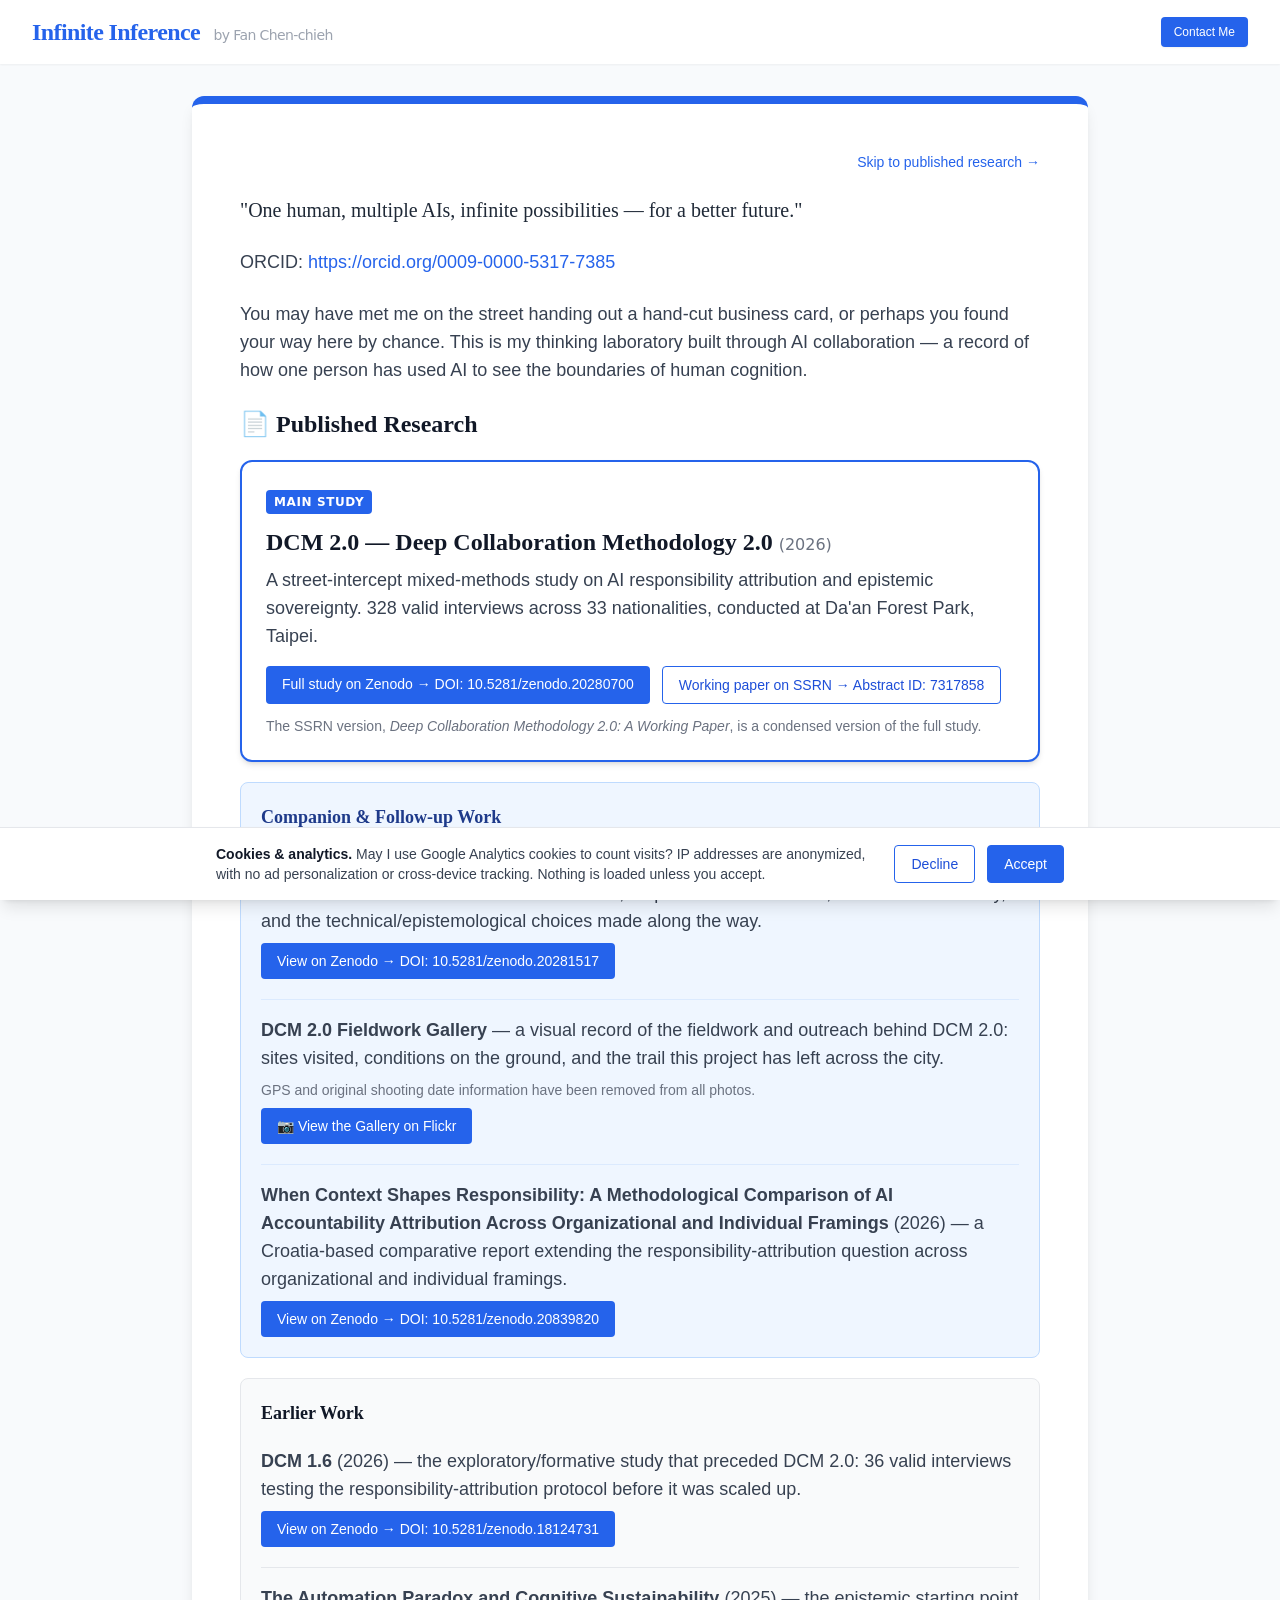
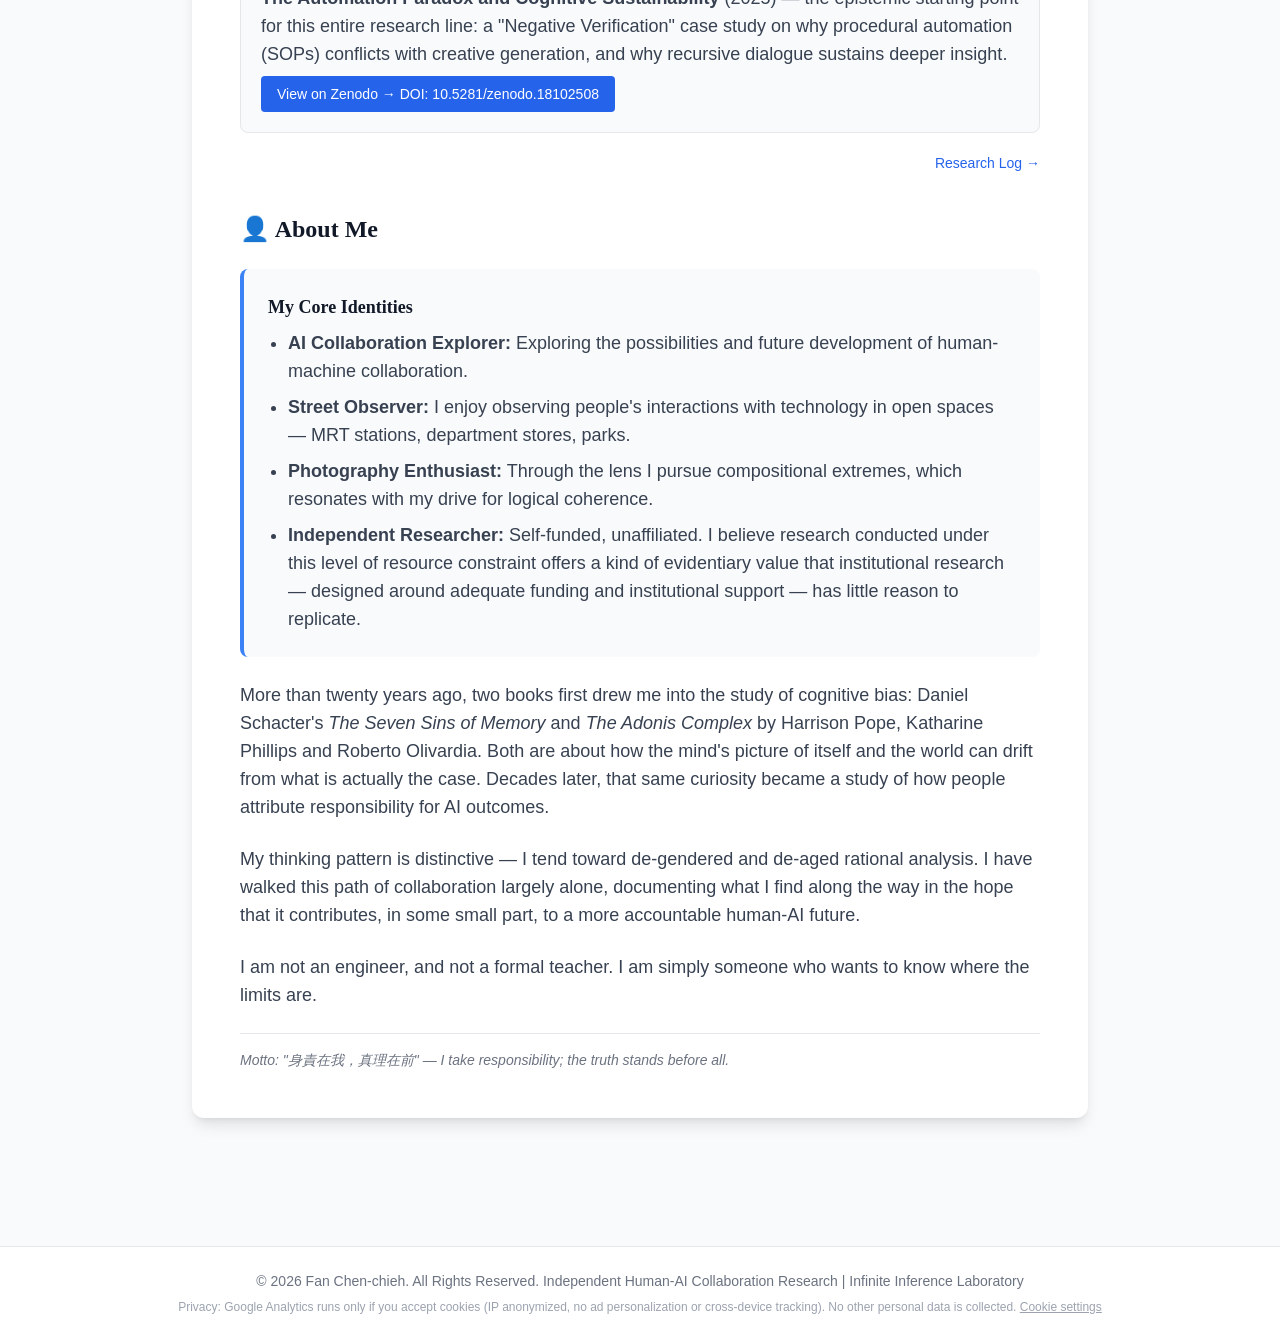
==== index.html @ b8a8cfc7 "Update index.html" ====
<!DOCTYPE html>
<html lang="en">
<head>
    <meta charset="UTF-8">
    <meta name="viewport" content="width=device-width, initial-scale=1.0">
    <title>Infinite Inference: Fan Chen-chieh's Thinking Laboratory</title>

    <!-- Content-Security-Policy: 白名單限制頁面只能從這裡列出的來源載入資源。
         script-src 用雜湊值鎖定站內固定的兩段 inline script(結構化資料、回到頂端按鈕),
         這兩段內容只要有任何一個字元被竄改,雜湊就會對不上,瀏覽器會拒絕執行;
         Tailwind 已經改成自架的靜態 styles.css(見 src/input.css + GitHub Actions build),
         不再從 cdn.tailwindcss.com 載入,所以 script-src 不用再放行它。
         style-src 已拿掉 'unsafe-inline':頁面現在完全沒有 inline <style>,
         所有樣式都在建置階段就固定進 styles.css,同源載入,不需要再放寬。 -->
    <meta http-equiv="Content-Security-Policy" content="
        default-src 'self';
        script-src 'self' https://www.googletagmanager.com 'sha256-vnlJ9//bmM9ymcZtmhj/uqDD38nWtninmFZgdwCt5es=' 'sha256-muSxKhm4ionPygBEBPRsh6EwRZnz+KYj/S19c+PN1aY=';
        style-src 'self' https://fonts.googleapis.com;
        font-src https://fonts.gstatic.com;
        img-src 'self' data:;
        connect-src 'self' https://www.googletagmanager.com https://www.google-analytics.com https://*.google-analytics.com https://*.analytics.google.com;
        base-uri 'self';
        form-action 'self';
        object-src 'none';
    ">

    <!-- 基礎搜尋與社群卡片中繼標籤 -->
    <meta name="description" content="Infinite Inference: Fan Chen-chieh's thinking laboratory. Independent research on human-AI collaboration, epistemic sovereignty, and cognitive safety (Deep Collaboration Methodology).">
    <link rel="canonical" href="https://loveapplefanfan-png.github.io/AI_Cooperation_Essays/">

    <meta property="og:title" content="Infinite Inference: Fan Chen-chieh's Thinking Laboratory">
    <meta property="og:description" content="A genuine record of human-machine collaboration exploring the boundaries and possibilities of human cognition in the AI era.">
    <meta property="og:type" content="website">
    <meta property="og:url" content="https://loveapplefanfan-png.github.io/AI_Cooperation_Essays/">
    <meta property="og:image" content="https://loveapplefanfan-png.github.io/AI_Cooperation_Essays/og-image.png">
    <meta property="og:image:width" content="1200">
    <meta property="og:image:height" content="630">
    <meta property="og:image:alt" content="Infinite Inference — Fan Chen-chieh's Thinking Laboratory. Independent research on human-AI collaboration.">

    <meta name="twitter:card" content="summary_large_image">
    <meta name="twitter:title" content="Infinite Inference: Fan Chen-chieh's Thinking Laboratory">
    <meta name="twitter:description" content="A genuine record of human-machine collaboration exploring the boundaries and possibilities of human cognition in the AI era.">
    <meta name="twitter:image" content="https://loveapplefanfan-png.github.io/AI_Cooperation_Essays/og-image.png">

    <!-- 網站小圖示:現代瀏覽器用 SVG,iOS 主畫面捷徑用 PNG -->
    <link rel="icon" href="favicon.svg" type="image/svg+xml">
    <link rel="apple-touch-icon" href="apple-touch-icon.png">

    <!-- AI 知識圖譜與學術實體對齊 (Schema.org JSON-LD) -->
    <script type="application/ld+json">
    {
      "@context": "https://schema.org",
      "@graph": [
        {
          "@type": "Person",
          "@id": "https://orcid.org/0009-0000-5317-7385",
          "name": "Fan Chen-chieh",
          "alternateName": "范宸杰",
          "jobTitle": "Independent Researcher",
          "url": "https://loveapplefanfan-png.github.io/AI_Cooperation_Essays/",
          "sameAs": [
            "https://orcid.org/0009-0000-5317-7385"
          ],
          "knowsAbout": [
            "Human-AI Collaboration",
            "Deep Collaboration Methodology",
            "Epistemic Sovereignty",
            "AI Ethics",
            "Cognitive Safety"
          ]
        },
        {
          "@type": "WebSite",
          "@id": "https://loveapplefanfan-png.github.io/AI_Cooperation_Essays/#website",
          "url": "https://loveapplefanfan-png.github.io/AI_Cooperation_Essays/",
          "name": "Infinite Inference: Fan Chen-chieh's Thinking Laboratory",
          "author": { "@id": "https://orcid.org/0009-0000-5317-7385" }
        },
        {
          "@type": "ScholarlyArticle",
          "name": "The Automation Paradox and Cognitive Sustainability",
          "datePublished": "2025-12",
          "url": "https://doi.org/10.5281/zenodo.18102508",
          "sameAs": "https://doi.org/10.5281/zenodo.18102508",
          "author": { "@id": "https://orcid.org/0009-0000-5317-7385" }
        },
        {
          "@type": "ScholarlyArticle",
          "name": "DCM 1.6",
          "datePublished": "2026-01",
          "url": "https://doi.org/10.5281/zenodo.18124731",
          "sameAs": "https://doi.org/10.5281/zenodo.18124731",
          "author": { "@id": "https://orcid.org/0009-0000-5317-7385" }
        },
        {
          "@type": "ScholarlyArticle",
          "name": "Deep Collaboration Methodology 2.0",
          "datePublished": "2026-05",
          "url": "https://doi.org/10.5281/zenodo.20280700",
          "sameAs": [
            "https://doi.org/10.5281/zenodo.20280700",
            "https://ssrn.com/abstract=7317858"
          ],
          "author": { "@id": "https://orcid.org/0009-0000-5317-7385" }
        },
        {
          "@type": "CreativeWork",
          "name": "DCM 2.0 Field & Technical Notes — Public Collection",
          "datePublished": "2026-05",
          "url": "https://doi.org/10.5281/zenodo.20281517",
          "sameAs": "https://doi.org/10.5281/zenodo.20281517",
          "author": { "@id": "https://orcid.org/0009-0000-5317-7385" }
        },
        {
          "@type": "ScholarlyArticle",
          "name": "When Context Shapes Responsibility: A Methodological Comparison of AI Accountability Attribution Across Organizational and Individual Framings",
          "datePublished": "2026-06",
          "url": "https://doi.org/10.5281/zenodo.20839820",
          "sameAs": "https://doi.org/10.5281/zenodo.20839820",
          "author": { "@id": "https://orcid.org/0009-0000-5317-7385" }
        }
      ]
    }
    </script>

    <!-- Tailwind 已自架:styles.css 由 GitHub Actions 從 src/input.css 自動 build 出來,
         不再依賴 cdn.tailwindcss.com,也不需要處理跨網域 SRI 的問題。 -->
    <link rel="stylesheet" href="styles.css">
    <link rel="preconnect" href="https://fonts.googleapis.com">
    <link rel="preconnect" href="https://fonts.gstatic.com" crossorigin>
    <link href="https://fonts.googleapis.com/css2?family=Lora:wght@400;700&family=Inter:wght@400;500;700&display=swap" rel="stylesheet">
    <!-- Cookie 同意 + Google Analytics:GA 只在訪客按下 Accept 後才載入(見 consent.js)。
         同源外部檔案,CSP 的 script-src 'self' 已放行,不需要雜湊值。 -->
    <script src="consent.js" defer></script>
</head>
<body class="min-h-screen relative">
    <header class="bg-white shadow-sm sticky top-0 z-10">
        <div class="max-w-7xl mx-auto px-4 sm:px-6 lg:px-8 py-4 flex justify-between items-center gap-3">
            <h1 class="text-xl sm:text-2xl font-serif text-blue-600 font-bold tracking-tight">Infinite Inference <span class="text-sm text-gray-400 font-sans font-normal ml-2 hidden sm:inline">by Fan Chen-chieh</span></h1>
            <a href="mailto:fanchenchieh1976@gmail.com" class="inline-flex shrink-0 items-center px-3 py-1.5 border border-transparent text-xs font-medium rounded text-white bg-blue-600 hover:bg-blue-700 transition-colors shadow-sm">
                Contact Me
            </a>
        </div>
    </header>

    <main id="content-area" class="max-w-7xl mx-auto px-4 sm:px-6 lg:px-8 py-8 pb-20">

        <section id="page-about">
            <div class="max-w-4xl mx-auto">
                <div class="bg-white rounded-xl shadow-lg p-6 sm:p-12 border-t-8 border-blue-600">
                    <div class="text-base sm:text-lg text-gray-700 leading-relaxed">
                        <div class="space-y-6">
                            <!-- 頁內錨點:讓訪客自選閱讀路徑,直接跳到 Published Research。純錨點,無追蹤、無 JS。 -->
                            <p class="text-right text-sm"><a href="#published-research" class="font-medium text-blue-600 hover:underline">Skip to published research &rarr;</a></p>

                            <p class="text-xl font-serif text-gray-800">"One human, multiple AIs, infinite possibilities — for a better future."</p>

                            <p>ORCID: <a href="https://orcid.org/0009-0000-5317-7385" target="_blank" rel="noopener noreferrer" class="text-blue-600 hover:underline">https://orcid.org/0009-0000-5317-7385</a></p>

                            <p>You may have met me on the street handing out a hand-cut business card, or perhaps you found your way here by chance. This is my thinking laboratory built through AI collaboration — a record of how one person has used AI to see the boundaries of human cognition.</p>

                            <section aria-labelledby="published-research" class="space-y-5">
                                <h2 id="published-research" class="scroll-mt-20 text-xl sm:text-2xl font-serif font-bold text-gray-900">&#128196; Published Research</h2>

                                <!-- 主研究:DCM 2.0(正式版 + SSRN 精簡版) -->
                                <article class="bg-white border-2 border-blue-600 rounded-xl shadow-md p-5 sm:p-6">
                                    <p class="inline-block text-xs font-sans font-bold uppercase tracking-wider text-white bg-blue-600 rounded px-2 py-1 mb-3">Main Study</p>
                                    <h4 class="text-xl sm:text-2xl font-serif font-bold text-gray-900 mb-2">DCM 2.0 — Deep Collaboration Methodology 2.0 <span class="text-base font-sans font-normal text-gray-500">(2026)</span></h4>
                                    <p class="text-gray-700 mb-4">A street-intercept mixed-methods study on AI responsibility attribution and epistemic sovereignty. 328 valid interviews across 33 nationalities, conducted at Da'an Forest Park, Taipei.</p>
                                    <div class="flex flex-col sm:flex-row sm:flex-wrap gap-3">
                                        <a href="https://doi.org/10.5281/zenodo.20280700" target="_blank" rel="noopener noreferrer" class="inline-block text-center text-sm font-medium text-white bg-blue-600 hover:bg-blue-700 px-4 py-2 rounded transition-colors">
                                            Full study on Zenodo &rarr; DOI: 10.5281/zenodo.20280700
                                        </a>
                                        <a href="https://ssrn.com/abstract=7317858" target="_blank" rel="noopener noreferrer" class="inline-block text-center text-sm font-medium text-blue-700 bg-white border border-blue-600 hover:bg-blue-50 px-4 py-2 rounded transition-colors">
                                            Working paper on SSRN &rarr; Abstract ID: 7317858
                                        </a>
                                    </div>
                                    <p class="text-sm text-gray-500 mt-3">The SSRN version, <em>Deep Collaboration Methodology 2.0: A Working Paper</em>, is a condensed version of the full study.</p>
                                </article>

                                <!-- 伴隨與延伸研究 -->
                                <div class="bg-blue-50 border border-blue-200 rounded-lg p-5 space-y-5">
                                    <h4 class="font-bold text-blue-900">Companion &amp; Follow-up Work</h4>

                                    <div>
                                        <p class="text-gray-700 mb-2"><strong>DCM 2.0 Field &amp; Technical Notes — Public Collection</strong> — the traceable methodological decision record behind DCM 2.0: field events, respondent observations, researcher reflexivity, and the technical/epistemological choices made along the way.</p>
                                        <a href="https://doi.org/10.5281/zenodo.20281517" target="_blank" rel="noopener noreferrer" class="inline-block text-sm font-medium text-white bg-blue-600 hover:bg-blue-700 px-4 py-2 rounded transition-colors">
                                            View on Zenodo &rarr; DOI: 10.5281/zenodo.20281517
                                        </a>
                                    </div>

                                    <div class="pt-4 border-t border-blue-100">
                                        <p class="text-gray-700 mb-2"><strong>DCM 2.0 Fieldwork Gallery</strong> — a visual record of the fieldwork and outreach behind DCM 2.0: sites visited, conditions on the ground, and the trail this project has left across the city.</p>
                                        <p class="text-sm text-gray-500 mb-2">GPS and original shooting date information have been removed from all photos.</p>
                                        <a href="https://flic.kr/s/aHBqjD3Lbc" target="_blank" rel="noopener noreferrer" class="inline-block text-sm font-medium text-white bg-blue-600 hover:bg-blue-700 px-4 py-2 rounded transition-colors">
                                            &#128247; View the Gallery on Flickr
                                        </a>
                                    </div>

                                    <div class="pt-4 border-t border-blue-100">
                                        <p class="text-gray-700 mb-2"><strong>When Context Shapes Responsibility: A Methodological Comparison of AI Accountability Attribution Across Organizational and Individual Framings</strong> (2026) — a Croatia-based comparative report extending the responsibility-attribution question across organizational and individual framings.</p>
                                        <a href="https://doi.org/10.5281/zenodo.20839820" target="_blank" rel="noopener noreferrer" class="inline-block text-sm font-medium text-white bg-blue-600 hover:bg-blue-700 px-4 py-2 rounded transition-colors">
                                            View on Zenodo &rarr; DOI: 10.5281/zenodo.20839820
                                        </a>
                                    </div>
                                </div>

                                <!-- 前期研究 -->
                                <div class="bg-gray-50 border border-gray-200 rounded-lg p-5 space-y-5">
                                    <h4 class="font-bold text-gray-900">Earlier Work</h4>

                                    <div>
                                        <p class="text-gray-700 mb-2"><strong>DCM 1.6</strong> (2026) — the exploratory/formative study that preceded DCM 2.0: 36 valid interviews testing the responsibility-attribution protocol before it was scaled up.</p>
                                        <a href="https://doi.org/10.5281/zenodo.18124731" target="_blank" rel="noopener noreferrer" class="inline-block text-sm font-medium text-white bg-blue-600 hover:bg-blue-700 px-4 py-2 rounded transition-colors">
                                            View on Zenodo &rarr; DOI: 10.5281/zenodo.18124731
                                        </a>
                                    </div>

                                    <div class="pt-4 border-t border-gray-200">
                                        <p class="text-gray-700 mb-2"><strong>The Automation Paradox and Cognitive Sustainability</strong> (2025) — the epistemic starting point for this entire research line: a "Negative Verification" case study on why procedural automation (SOPs) conflicts with creative generation, and why recursive dialogue sustains deeper insight.</p>
                                        <a href="https://doi.org/10.5281/zenodo.18102508" target="_blank" rel="noopener noreferrer" class="inline-block text-sm font-medium text-white bg-blue-600 hover:bg-blue-700 px-4 py-2 rounded transition-colors">
                                            View on Zenodo &rarr; DOI: 10.5281/zenodo.18102508
                                        </a>
                                    </div>
                                </div>

                                <p class="text-right text-sm"><a href="research-log.html" class="font-medium text-blue-600 hover:underline">Research Log &rarr;</a></p>
                            </section>

                            <h2 id="about-me" class="pt-4 text-xl sm:text-2xl font-serif font-bold text-gray-900">&#128100; About Me</h2>

                            <div class="bg-gray-50 p-6 rounded-lg border-l-4 border-blue-500">
                                <h4 class="font-bold text-gray-900 mb-2">My Core Identities</h4>
                                <ul class="list-disc ml-5 space-y-2 text-gray-700">
                                    <li><strong>AI Collaboration Explorer:</strong> Exploring the possibilities and future development of human-machine collaboration.</li>
                                    <li><strong>Street Observer:</strong> I enjoy observing people's interactions with technology in open spaces — MRT stations, department stores, parks.</li>
                                    <li><strong>Photography Enthusiast:</strong> Through the lens I pursue compositional extremes, which resonates with my drive for logical coherence.</li>
                                    <li><strong>Independent Researcher:</strong> Self-funded, unaffiliated. I believe research conducted under this level of resource constraint offers a kind of evidentiary value that institutional research — designed around adequate funding and institutional support — has little reason to replicate.</li>
                                </ul>
                            </div>

                            <p>More than twenty years ago, two books first drew me into the study of cognitive bias: Daniel Schacter's <em>The Seven Sins of Memory</em> and <em>The Adonis Complex</em> by Harrison Pope, Katharine Phillips and Roberto Olivardia. Both are about how the mind's picture of itself and the world can drift from what is actually the case. Decades later, that same curiosity became a study of how people attribute responsibility for AI outcomes.</p>

                            <p>My thinking pattern is distinctive — I tend toward de-gendered and de-aged rational analysis. I have walked this path of collaboration largely alone, documenting what I find along the way in the hope that it contributes, in some small part, to a more accountable human-AI future.</p>

                            <p>I am not an engineer, and not a formal teacher. I am simply someone who wants to know where the limits are.</p>

                            <p class="pt-4 text-sm text-gray-500 italic border-t">Motto: "<span lang="zh-Hant">&#36523;&#36012;&#22312;&#25105;&#65292;&#30495;&#29702;&#22312;&#21069;</span>" — I take responsibility; the truth stands before all.</p>
                        </div>
                    </div>
                </div>
            </div>
        </section>

    </main>

    <button id="scroll-to-top" type="button" aria-label="Back to top" class="fixed bottom-6 right-6 bg-gray-800 text-white p-3 rounded-full shadow-lg opacity-0 pointer-events-none transition-opacity duration-300 hover:bg-gray-700 z-20">
        <svg xmlns="http://www.w3.org/2000/svg" class="h-6 w-6" fill="none" viewBox="0 0 24 24" stroke="currentColor" aria-hidden="true">
            <path stroke-linecap="round" stroke-linejoin="round" stroke-width="2" d="M5 10l7-7m0 0l7 7m-7-7v18" />
        </svg>
    </button>

    <footer class="bg-white border-t border-gray-200 mt-12">
        <div class="max-w-7xl mx-auto py-6 px-4 sm:px-6 lg:px-8">
            <p class="text-center text-sm text-gray-500">
                &copy; <span id="copyright-year"></span> Fan Chen-chieh. All Rights Reserved. <br class="sm:hidden">
                Independent Human-AI Collaboration Research | Infinite Inference Laboratory
            </p>
            <p class="text-center text-xs text-gray-400 mt-2">
                Privacy: Google Analytics runs only if you accept cookies (IP anonymized, no ad personalization or cross-device tracking). No other personal data is collected.
                <button id="cookie-settings" type="button" class="underline hover:text-gray-600">Cookie settings</button>
            </p>
        </div>
    </footer>

    <!-- Cookie 同意橫幅:預設隱藏,由 consent.js 決定是否顯示。Accept 與 Decline 同樣醒目,拒絕和同意一樣容易。 -->
    <div id="cookie-banner" role="dialog" aria-live="polite" aria-labelledby="cookie-banner-title" class="hidden fixed inset-x-0 bottom-0 z-30 bg-white border-t border-gray-200 shadow-lg">
        <div class="max-w-4xl mx-auto px-4 sm:px-6 py-4 flex flex-col sm:flex-row sm:items-center gap-3 sm:gap-6">
            <p class="text-sm text-gray-700 flex-1">
                <strong id="cookie-banner-title" class="text-gray-900">Cookies &amp; analytics.</strong>
                May I use Google Analytics cookies to count visits? IP addresses are anonymized, with no ad personalization or cross-device tracking. Nothing is loaded unless you accept.
            </p>
            <div class="flex gap-3 shrink-0">
                <button id="cookie-decline" type="button" class="flex-1 sm:flex-none text-sm font-medium text-blue-700 bg-white border border-blue-600 hover:bg-blue-50 px-4 py-2 rounded transition-colors">Decline</button>
                <button id="cookie-accept" type="button" class="flex-1 sm:flex-none text-sm font-medium text-white bg-blue-600 border border-blue-600 hover:bg-blue-700 px-4 py-2 rounded transition-colors">Accept</button>
            </div>
        </div>
    </div>

    <script>
        const scrollToTopBtn = document.getElementById('scroll-to-top');

        window.addEventListener('scroll', () => {
            const isScrolled = window.scrollY > 300;
            scrollToTopBtn.classList.toggle('opacity-100', isScrolled);
            scrollToTopBtn.classList.toggle('pointer-events-auto', isScrolled);
            scrollToTopBtn.classList.toggle('opacity-0', !isScrolled);
            scrollToTopBtn.classList.toggle('pointer-events-none', !isScrolled);
        });

        scrollToTopBtn.addEventListener('click', () => {
            window.scrollTo({ top: 0, behavior: 'smooth' });
        });

        document.getElementById('copyright-year').textContent = new Date().getFullYear();
    </script>
</body>
</html>
---- styles.css ----
*,:after,:before{--tw-border-spacing-x:0;--tw-border-spacing-y:0;--tw-translate-x:0;--tw-translate-y:0;--tw-rotate:0;--tw-skew-x:0;--tw-skew-y:0;--tw-scale-x:1;--tw-scale-y:1;--tw-pan-x: ;--tw-pan-y: ;--tw-pinch-zoom: ;--tw-scroll-snap-strictness:proximity;--tw-gradient-from-position: ;--tw-gradient-via-position: ;--tw-gradient-to-position: ;--tw-ordinal: ;--tw-slashed-zero: ;--tw-numeric-figure: ;--tw-numeric-spacing: ;--tw-numeric-fraction: ;--tw-ring-inset: ;--tw-ring-offset-width:0px;--tw-ring-offset-color:#fff;--tw-ring-color:rgba(59,130,246,.5);--tw-ring-offset-shadow:0 0 #0000;--tw-ring-shadow:0 0 #0000;--tw-shadow:0 0 #0000;--tw-shadow-colored:0 0 #0000;--tw-blur: ;--tw-brightness: ;--tw-contrast: ;--tw-grayscale: ;--tw-hue-rotate: ;--tw-invert: ;--tw-saturate: ;--tw-sepia: ;--tw-drop-shadow: ;--tw-backdrop-blur: ;--tw-backdrop-brightness: ;--tw-backdrop-contrast: ;--tw-backdrop-grayscale: ;--tw-backdrop-hue-rotate: ;--tw-backdrop-invert: ;--tw-backdrop-opacity: ;--tw-backdrop-saturate: ;--tw-backdrop-sepia: ;--tw-contain-size: ;--tw-contain-layout: ;--tw-contain-paint: ;--tw-contain-style: }::backdrop{--tw-border-spacing-x:0;--tw-border-spacing-y:0;--tw-translate-x:0;--tw-translate-y:0;--tw-rotate:0;--tw-skew-x:0;--tw-skew-y:0;--tw-scale-x:1;--tw-scale-y:1;--tw-pan-x: ;--tw-pan-y: ;--tw-pinch-zoom: ;--tw-scroll-snap-strictness:proximity;--tw-gradient-from-position: ;--tw-gradient-via-position: ;--tw-gradient-to-position: ;--tw-ordinal: ;--tw-slashed-zero: ;--tw-numeric-figure: ;--tw-numeric-spacing: ;--tw-numeric-fraction: ;--tw-ring-inset: ;--tw-ring-offset-width:0px;--tw-ring-offset-color:#fff;--tw-ring-color:rgba(59,130,246,.5);--tw-ring-offset-shadow:0 0 #0000;--tw-ring-shadow:0 0 #0000;--tw-shadow:0 0 #0000;--tw-shadow-colored:0 0 #0000;--tw-blur: ;--tw-brightness: ;--tw-contrast: ;--tw-grayscale: ;--tw-hue-rotate: ;--tw-invert: ;--tw-saturate: ;--tw-sepia: ;--tw-drop-shadow: ;--tw-backdrop-blur: ;--tw-backdrop-brightness: ;--tw-backdrop-contrast: ;--tw-backdrop-grayscale: ;--tw-backdrop-hue-rotate: ;--tw-backdrop-invert: ;--tw-backdrop-opacity: ;--tw-backdrop-saturate: ;--tw-backdrop-sepia: ;--tw-contain-size: ;--tw-contain-layout: ;--tw-contain-paint: ;--tw-contain-style: }/*! tailwindcss v3.4.17 | MIT License | https://tailwindcss.com*/*,:after,:before{box-sizing:border-box;border:0 solid #e5e7eb}:after,:before{--tw-content:""}:host,html{line-height:1.5;-webkit-text-size-adjust:100%;-moz-tab-size:4;-o-tab-size:4;tab-size:4;font-family:ui-sans-serif,system-ui,sans-serif,Apple Color Emoji,Segoe UI Emoji,Segoe UI Symbol,Noto Color Emoji;font-feature-settings:normal;font-variation-settings:normal;-webkit-tap-highlight-color:transparent}body{margin:0;line-height:inherit}hr{height:0;color:inherit;border-top-width:1px}abbr:where([title]){-webkit-text-decoration:underline dotted;text-decoration:underline dotted}h1,h2,h3,h4,h5,h6{font-size:inherit;font-weight:inherit}a{color:inherit;text-decoration:inherit}b,strong{font-weight:bolder}code,kbd,pre,samp{font-family:ui-monospace,SFMono-Regular,Menlo,Monaco,Consolas,Liberation Mono,Courier New,monospace;font-feature-settings:normal;font-variation-settings:normal;font-size:1em}small{font-size:80%}sub,sup{font-size:75%;line-height:0;position:relative;vertical-align:baseline}sub{bottom:-.25em}sup{top:-.5em}table{text-indent:0;border-color:inherit;border-collapse:collapse}button,input,optgroup,select,textarea{font-family:inherit;font-feature-settings:inherit;font-variation-settings:inherit;font-size:100%;font-weight:inherit;line-height:inherit;letter-spacing:inherit;color:inherit;margin:0;padding:0}button,select{text-transform:none}button,input:where([type=button]),input:where([type=reset]),input:where([type=submit]){-webkit-appearance:button;background-color:transparent;background-image:none}:-moz-focusring{outline:auto}:-moz-ui-invalid{box-shadow:none}progress{vertical-align:baseline}::-webkit-inner-spin-button,::-webkit-outer-spin-button{height:auto}[type=search]{-webkit-appearance:textfield;outline-offset:-2px}::-webkit-search-decoration{-webkit-appearance:none}::-webkit-file-upload-button{-webkit-appearance:button;font:inherit}summary{display:list-item}blockquote,dd,dl,figure,h1,h2,h3,h4,h5,h6,hr,p,pre{margin:0}fieldset{margin:0}fieldset,legend{padding:0}menu,ol,ul{list-style:none;margin:0;padding:0}dialog{padding:0}textarea{resize:vertical}input::-moz-placeholder,textarea::-moz-placeholder{opacity:1;color:#9ca3af}input::placeholder,textarea::placeholder{opacity:1;color:#9ca3af}[role=button],button{cursor:pointer}:disabled{cursor:default}audio,canvas,embed,iframe,img,object,svg,video{display:block;vertical-align:middle}img,video{max-width:100%;height:auto}[hidden]:where(:not([hidden=until-found])){display:none}.pointer-events-none{pointer-events:none}.pointer-events-auto{pointer-events:auto}.fixed{position:fixed}.absolute{position:absolute}.relative{position:relative}.sticky{position:sticky}.inset-x-0{left:0;right:0}.-left-2{left:-.5rem}.bottom-0{bottom:0}.bottom-6{bottom:1.5rem}.right-6{right:1.5rem}.top-0{top:0}.top-2{top:.5rem}.z-10{z-index:10}.z-20{z-index:20}.z-30{z-index:30}.mx-auto{margin-left:auto;margin-right:auto}.mb-2{margin-bottom:.5rem}.mb-3{margin-bottom:.75rem}.mb-4{margin-bottom:1rem}.ml-2{margin-left:.5rem}.ml-5{margin-left:1.25rem}.mr-2{margin-right:.5rem}.mt-1{margin-top:.25rem}.mt-12{margin-top:3rem}.mt-2{margin-top:.5rem}.mt-3{margin-top:.75rem}.inline-block{display:inline-block}.inline{display:inline}.flex{display:flex}.inline-flex{display:inline-flex}.hidden{display:none}.h-3\.5{height:.875rem}.h-6{height:1.5rem}.min-h-screen{min-height:100vh}.w-3\.5{width:.875rem}.w-6{width:1.5rem}.max-w-4xl{max-width:56rem}.max-w-7xl{max-width:80rem}.flex-1{flex:1 1 0%}.shrink-0{flex-shrink:0}.scroll-mt-20{scroll-margin-top:5rem}.list-disc{list-style-type:disc}.flex-col{flex-direction:column}.items-center{align-items:center}.justify-between{justify-content:space-between}.gap-2{gap:.5rem}.gap-3{gap:.75rem}.space-y-2>:not([hidden])~:not([hidden]){--tw-space-y-reverse:0;margin-top:calc(.5rem*(1 - var(--tw-space-y-reverse)));margin-bottom:calc(.5rem*var(--tw-space-y-reverse))}.space-y-4>:not([hidden])~:not([hidden]){--tw-space-y-reverse:0;margin-top:calc(1rem*(1 - var(--tw-space-y-reverse)));margin-bottom:calc(1rem*var(--tw-space-y-reverse))}.space-y-5>:not([hidden])~:not([hidden]){--tw-space-y-reverse:0;margin-top:calc(1.25rem*(1 - var(--tw-space-y-reverse)));margin-bottom:calc(1.25rem*var(--tw-space-y-reverse))}.space-y-6>:not([hidden])~:not([hidden]){--tw-space-y-reverse:0;margin-top:calc(1.5rem*(1 - var(--tw-space-y-reverse)));margin-bottom:calc(1.5rem*var(--tw-space-y-reverse))}.rounded{border-radius:.25rem}.rounded-full{border-radius:9999px}.rounded-lg{border-radius:.5rem}.rounded-xl{border-radius:.75rem}.border{border-width:1px}.border-2{border-width:2px}.border-l-2{border-left-width:2px}.border-l-4{border-left-width:4px}.border-t{border-top-width:1px}.border-t-8{border-top-width:8px}.border-blue-100{--tw-border-opacity:1;border-color:rgb(219 234 254/var(--tw-border-opacity,1))}.border-blue-200{--tw-border-opacity:1;border-color:rgb(191 219 254/var(--tw-border-opacity,1))}.border-blue-500{--tw-border-opacity:1;border-color:rgb(59 130 246/var(--tw-border-opacity,1))}.border-blue-600{--tw-border-opacity:1;border-color:rgb(37 99 235/var(--tw-border-opacity,1))}.border-gray-200{--tw-border-opacity:1;border-color:rgb(229 231 235/var(--tw-border-opacity,1))}.border-gray-400{--tw-border-opacity:1;border-color:rgb(156 163 175/var(--tw-border-opacity,1))}.border-transparent{border-color:transparent}.bg-blue-50{--tw-bg-opacity:1;background-color:rgb(239 246 255/var(--tw-bg-opacity,1))}.bg-blue-600{--tw-bg-opacity:1;background-color:rgb(37 99 235/var(--tw-bg-opacity,1))}.bg-gray-200{--tw-bg-opacity:1;background-color:rgb(229 231 235/var(--tw-bg-opacity,1))}.bg-gray-50{--tw-bg-opacity:1;background-color:rgb(249 250 251/var(--tw-bg-opacity,1))}.bg-gray-800{--tw-bg-opacity:1;background-color:rgb(31 41 55/var(--tw-bg-opacity,1))}.bg-white{--tw-bg-opacity:1;background-color:rgb(255 255 255/var(--tw-bg-opacity,1))}.p-3{padding:.75rem}.p-4{padding:1rem}.p-5{padding:1.25rem}.p-6{padding:1.5rem}.px-2{padding-left:.5rem;padding-right:.5rem}.px-3{padding-left:.75rem;padding-right:.75rem}.px-4{padding-left:1rem;padding-right:1rem}.py-0\.5{padding-top:.125rem;padding-bottom:.125rem}.py-1{padding-top:.25rem;padding-bottom:.25rem}.py-1\.5{padding-top:.375rem;padding-bottom:.375rem}.py-2{padding-top:.5rem;padding-bottom:.5rem}.py-4{padding-top:1rem;padding-bottom:1rem}.py-6{padding-top:1.5rem;padding-bottom:1.5rem}.py-8{padding-top:2rem;padding-bottom:2rem}.pb-20{padding-bottom:5rem}.pl-6{padding-left:1.5rem}.pt-4{padding-top:1rem}.text-center{text-align:center}.text-right{text-align:right}.font-sans{font-family:ui-sans-serif,system-ui,sans-serif,Apple Color Emoji,Segoe UI Emoji,Segoe UI Symbol,Noto Color Emoji}.font-serif{font-family:ui-serif,Georgia,Cambria,Times New Roman,Times,serif}.text-3xl{font-size:1.875rem;line-height:2.25rem}.text-base{font-size:1rem;line-height:1.5rem}.text-sm{font-size:.875rem;line-height:1.25rem}.text-xl{font-size:1.25rem;line-height:1.75rem}.text-xs{font-size:.75rem;line-height:1rem}.font-bold{font-weight:700}.font-medium{font-weight:500}.font-normal{font-weight:400}.uppercase{text-transform:uppercase}.italic{font-style:italic}.leading-relaxed{line-height:1.625}.tracking-tight{letter-spacing:-.025em}.tracking-wider{letter-spacing:.05em}.text-blue-600{--tw-text-opacity:1;color:rgb(37 99 235/var(--tw-text-opacity,1))}.text-blue-700{--tw-text-opacity:1;color:rgb(29 78 216/var(--tw-text-opacity,1))}.text-blue-900{--tw-text-opacity:1;color:rgb(30 58 138/var(--tw-text-opacity,1))}.text-gray-400{--tw-text-opacity:1;color:rgb(156 163 175/var(--tw-text-opacity,1))}.text-gray-500{--tw-text-opacity:1;color:rgb(107 114 128/var(--tw-text-opacity,1))}.text-gray-600{--tw-text-opacity:1;color:rgb(75 85 99/var(--tw-text-opacity,1))}.text-gray-700{--tw-text-opacity:1;color:rgb(55 65 81/var(--tw-text-opacity,1))}.text-gray-800{--tw-text-opacity:1;color:rgb(31 41 55/var(--tw-text-opacity,1))}.text-gray-900{--tw-text-opacity:1;color:rgb(17 24 39/var(--tw-text-opacity,1))}.text-white{--tw-text-opacity:1;color:rgb(255 255 255/var(--tw-text-opacity,1))}.underline{text-decoration-line:underline}.opacity-0{opacity:0}.opacity-100{opacity:1}.shadow-lg{--tw-shadow:0 10px 15px -3px rgba(0,0,0,.1),0 4px 6px -4px rgba(0,0,0,.1);--tw-shadow-colored:0 10px 15px -3px var(--tw-shadow-color),0 4px 6px -4px var(--tw-shadow-color)}.shadow-lg,.shadow-md{box-shadow:var(--tw-ring-offset-shadow,0 0 #0000),var(--tw-ring-shadow,0 0 #0000),var(--tw-shadow)}.shadow-md{--tw-shadow:0 4px 6px -1px rgba(0,0,0,.1),0 2px 4px -2px rgba(0,0,0,.1);--tw-shadow-colored:0 4px 6px -1px var(--tw-shadow-color),0 2px 4px -2px var(--tw-shadow-color)}.shadow-sm{--tw-shadow:0 1px 2px 0 rgba(0,0,0,.05);--tw-shadow-colored:0 1px 2px 0 var(--tw-shadow-color);box-shadow:var(--tw-ring-offset-shadow,0 0 #0000),var(--tw-ring-shadow,0 0 #0000),var(--tw-shadow)}.transition-colors{transition-property:color,background-color,border-color,text-decoration-color,fill,stroke;transition-timing-function:cubic-bezier(.4,0,.2,1);transition-duration:.15s}.transition-opacity{transition-property:opacity;transition-timing-function:cubic-bezier(.4,0,.2,1);transition-duration:.15s}.duration-300{transition-duration:.3s}body{font-family:Inter,sans-serif;background-color:#f8fafc;color:#334155;scroll-behavior:smooth}.font-serif,h1,h2,h3,h4{font-family:Lora,serif}.hover\:bg-blue-50:hover{--tw-bg-opacity:1;background-color:rgb(239 246 255/var(--tw-bg-opacity,1))}.hover\:bg-blue-700:hover{--tw-bg-opacity:1;background-color:rgb(29 78 216/var(--tw-bg-opacity,1))}.hover\:bg-gray-700:hover{--tw-bg-opacity:1;background-color:rgb(55 65 81/var(--tw-bg-opacity,1))}.hover\:text-blue-700:hover{--tw-text-opacity:1;color:rgb(29 78 216/var(--tw-text-opacity,1))}.hover\:text-gray-600:hover{--tw-text-opacity:1;color:rgb(75 85 99/var(--tw-text-opacity,1))}.hover\:underline:hover{text-decoration-line:underline}@media (min-width:640px){.sm\:inline{display:inline}.sm\:hidden{display:none}.sm\:flex-none{flex:none}.sm\:flex-row{flex-direction:row}.sm\:flex-wrap{flex-wrap:wrap}.sm\:items-center{align-items:center}.sm\:gap-6{gap:1.5rem}.sm\:p-12{padding:3rem}.sm\:p-6{padding:1.5rem}.sm\:px-6{padding-left:1.5rem;padding-right:1.5rem}.sm\:text-2xl{font-size:1.5rem;line-height:2rem}.sm\:text-4xl{font-size:2.25rem;line-height:2.5rem}.sm\:text-lg{font-size:1.125rem;line-height:1.75rem}}@media (min-width:1024px){.lg\:px-8{padding-left:2rem;padding-right:2rem}}
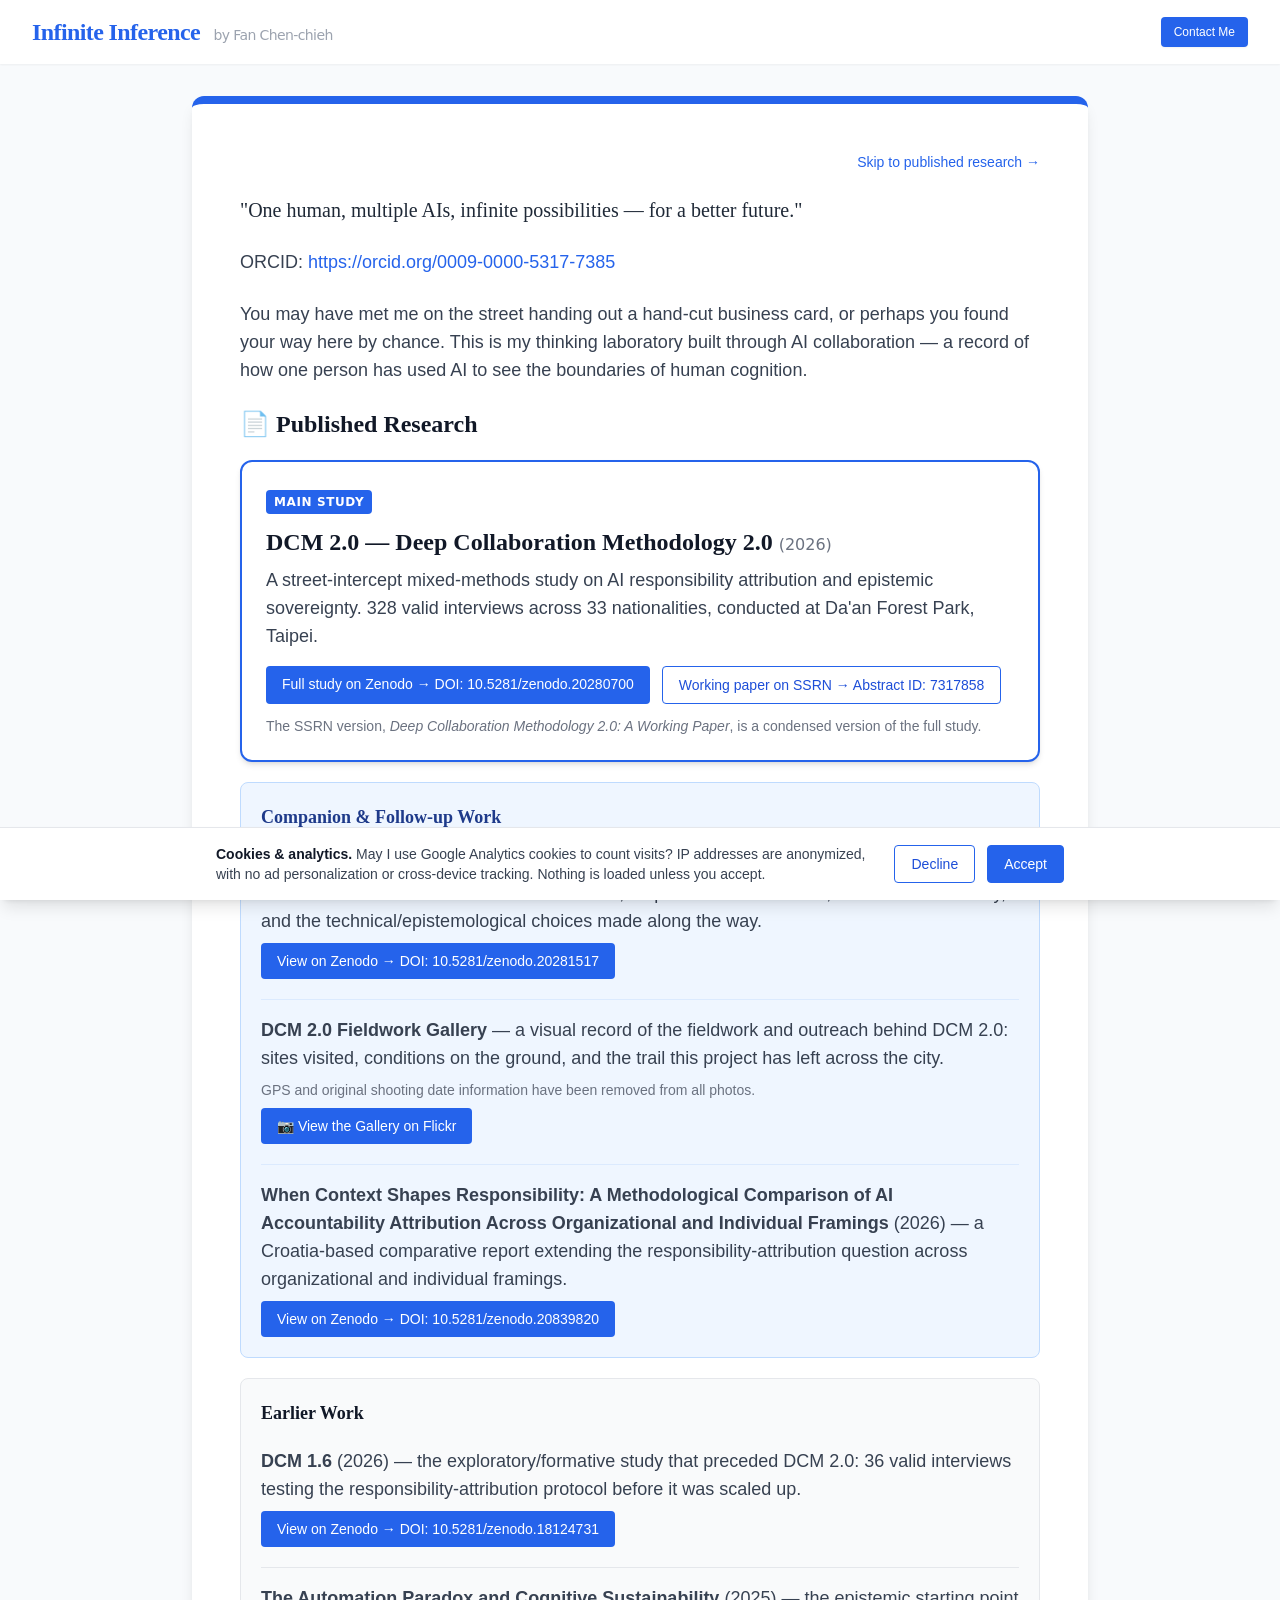
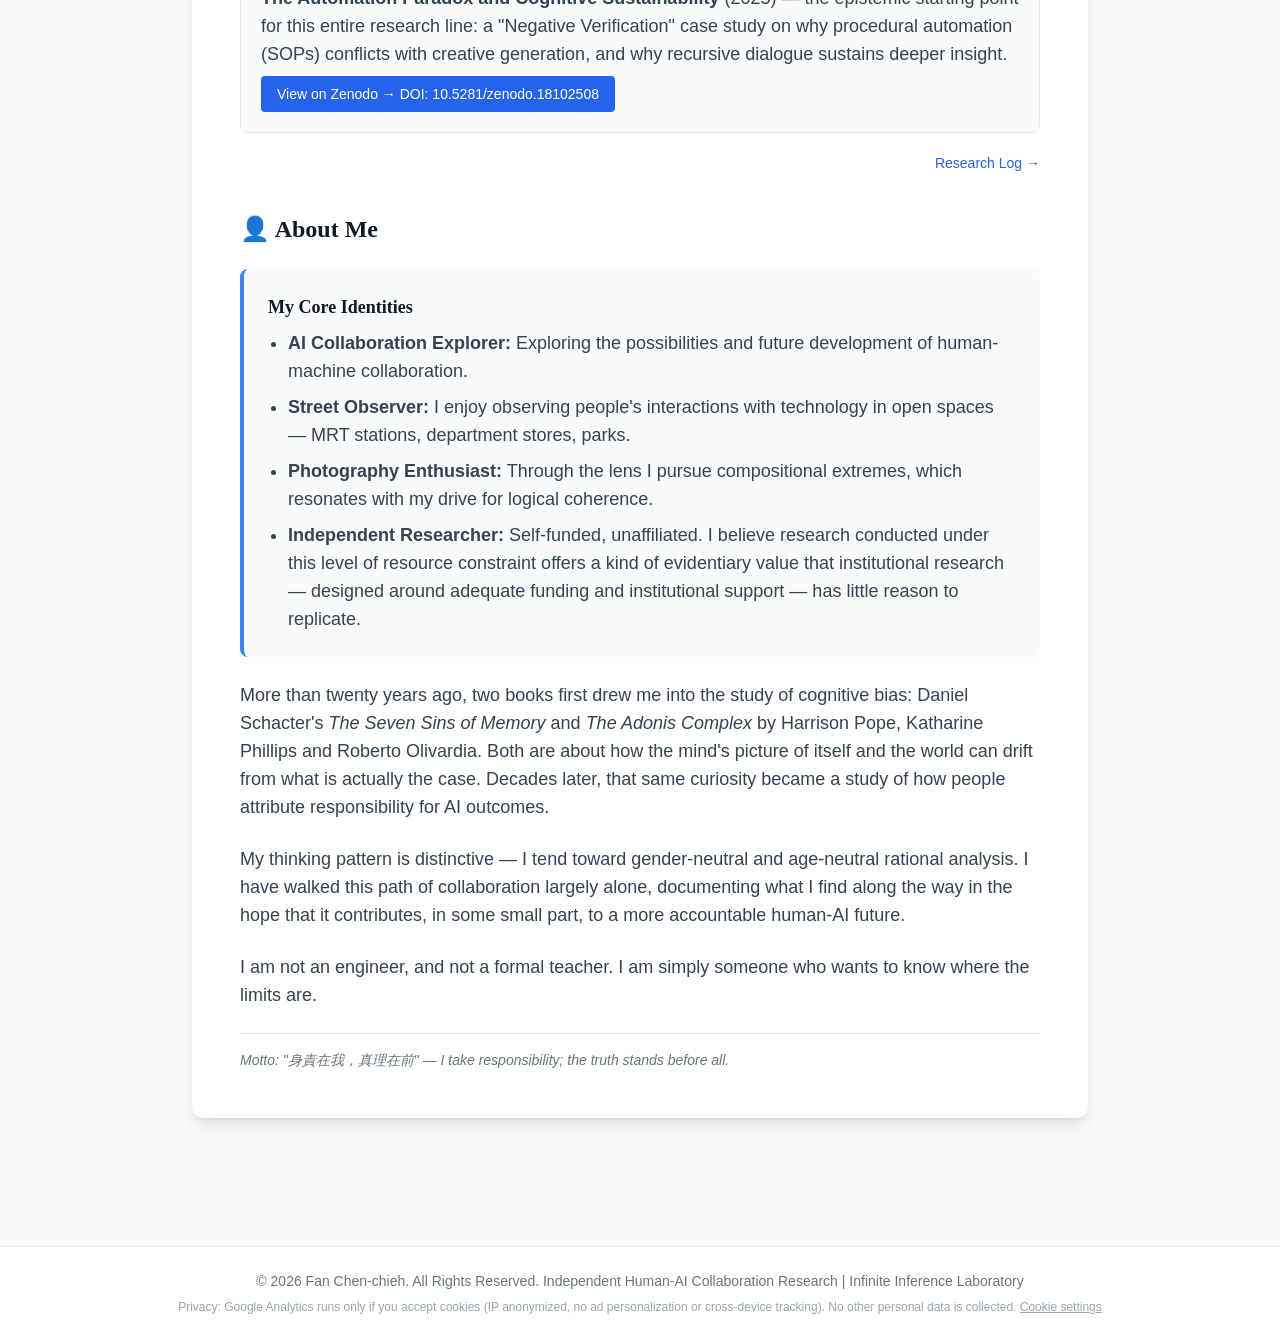
==== commit 0528a650: "Update index.html" ====
--- a/index.html
+++ b/index.html
@@ -241,7 +241,7 @@
 
                             <p>More than twenty years ago, two books first drew me into the study of cognitive bias: Daniel Schacter's <em>The Seven Sins of Memory</em> and <em>The Adonis Complex</em> by Harrison Pope, Katharine Phillips and Roberto Olivardia. Both are about how the mind's picture of itself and the world can drift from what is actually the case. Decades later, that same curiosity became a study of how people attribute responsibility for AI outcomes.</p>
 
-                            <p>My thinking pattern is distinctive — I tend toward de-gendered and de-aged rational analysis. I have walked this path of collaboration largely alone, documenting what I find along the way in the hope that it contributes, in some small part, to a more accountable human-AI future.</p>
+                            <p>My thinking pattern is distinctive — I tend toward gender-neutral and age-neutral rational analysis. I have walked this path of collaboration largely alone, documenting what I find along the way in the hope that it contributes, in some small part, to a more accountable human-AI future.</p>
 
                             <p>I am not an engineer, and not a formal teacher. I am simply someone who wants to know where the limits are.</p>
 
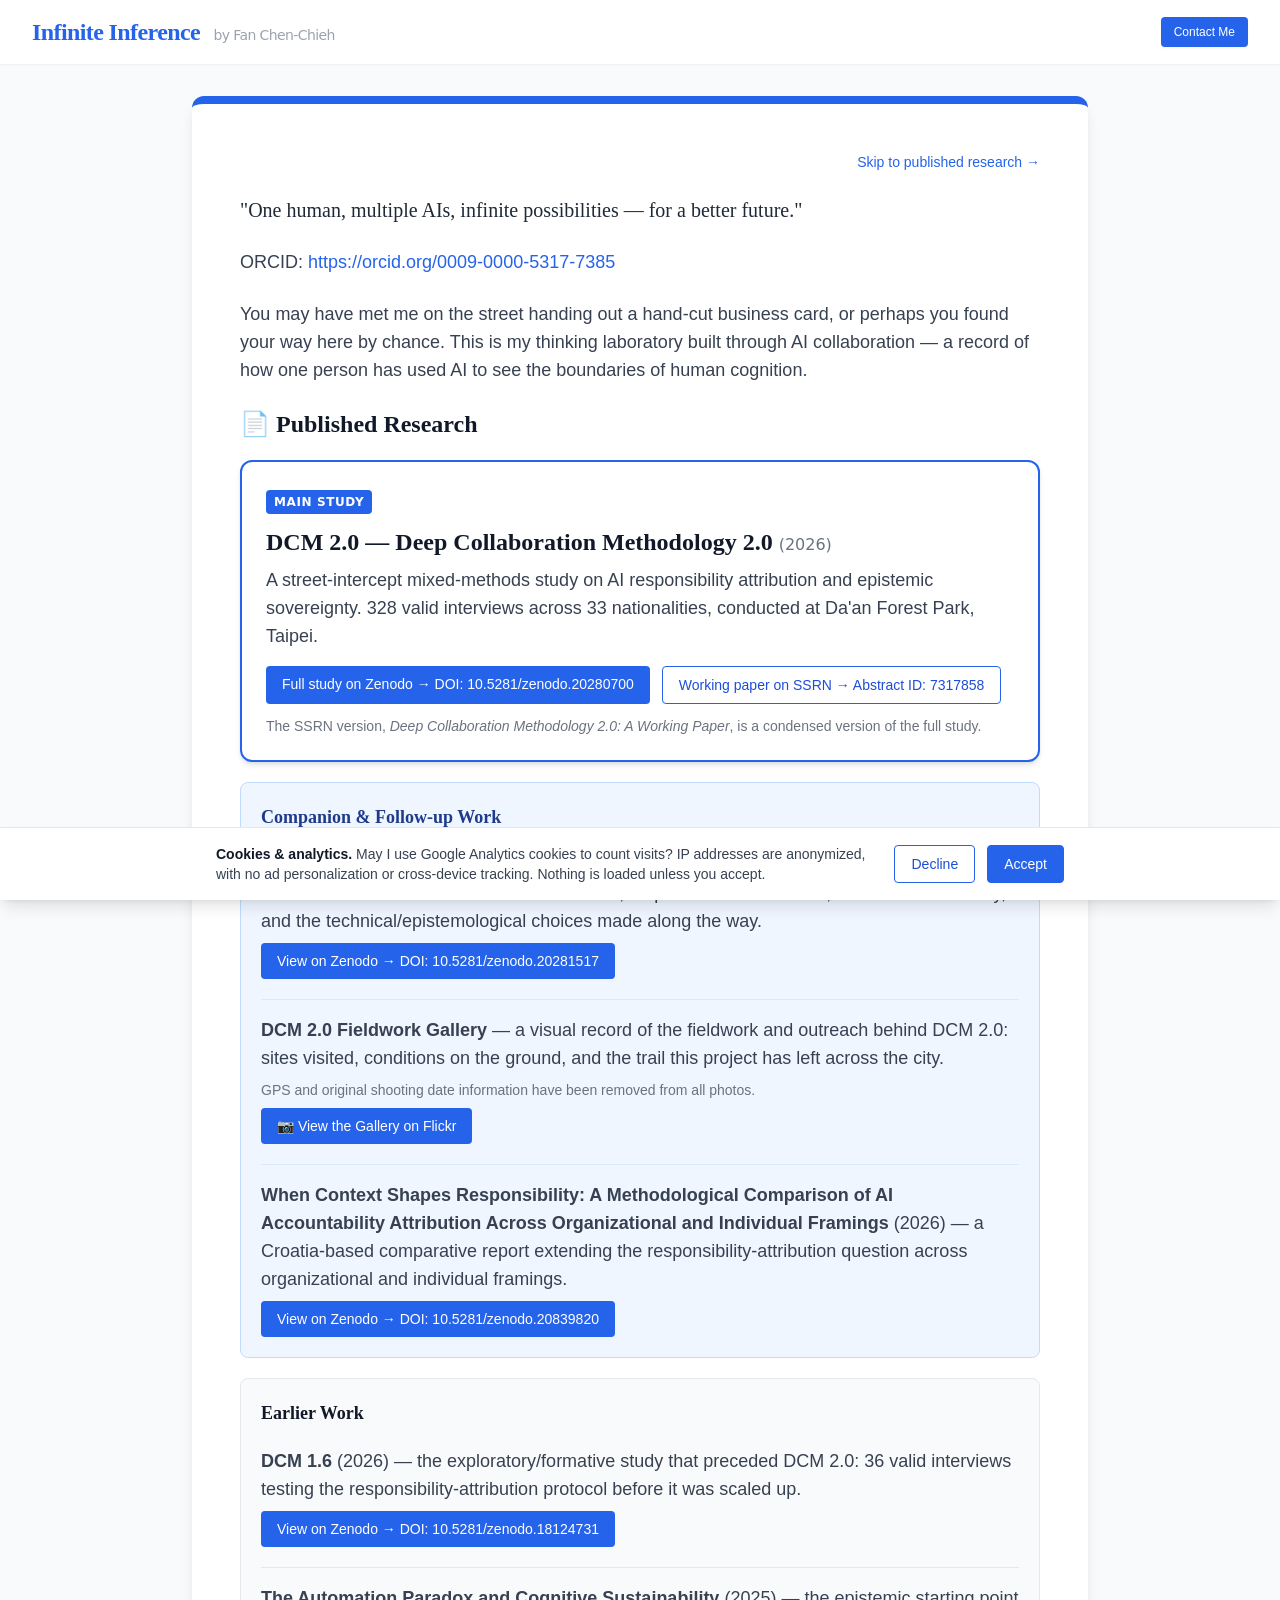
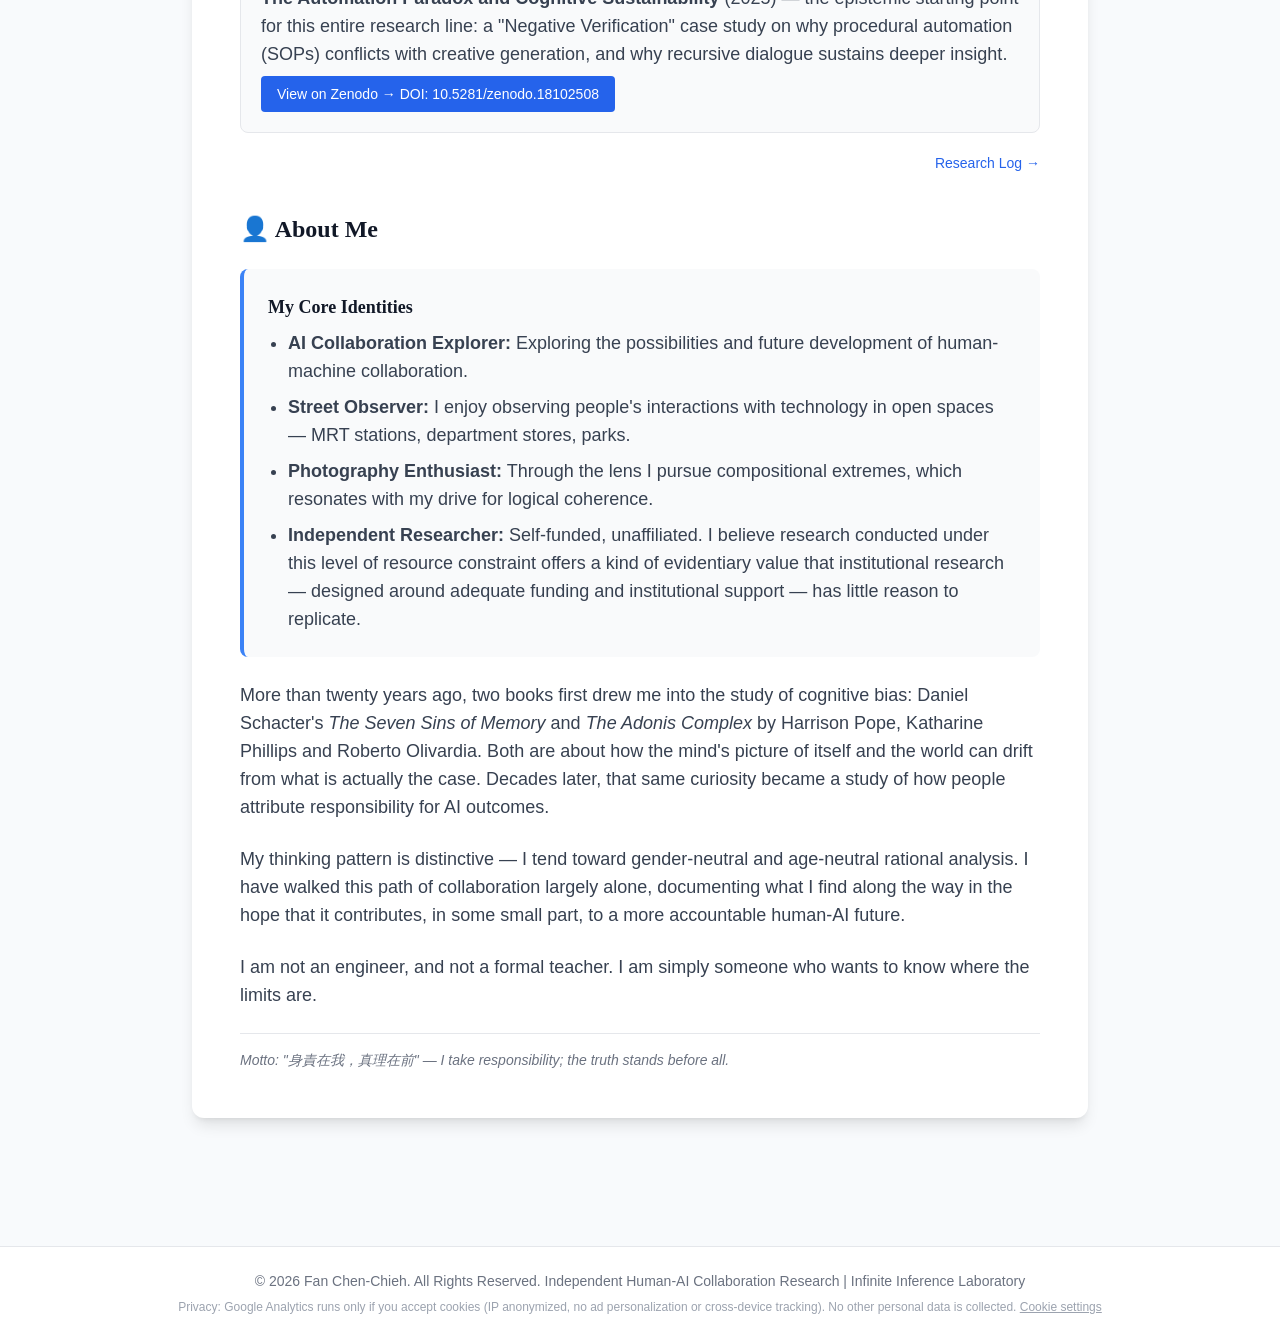
==== commit 724d5f2b: "Update site copy, name casing, and CSP hash for JSON-LD change Co-Authored-By: Claude Sonnet 5.5 <no" ====
--- a/index.html
+++ b/index.html
@@ -3,7 +3,7 @@
 <head>
     <meta charset="UTF-8">
     <meta name="viewport" content="width=device-width, initial-scale=1.0">
-    <title>Infinite Inference: Fan Chen-chieh's Thinking Laboratory</title>
+    <title>Infinite Inference: Fan Chen-Chieh's Thinking Laboratory</title>
 
     <!-- Content-Security-Policy: 白名單限制頁面只能從這裡列出的來源載入資源。
          script-src 用雜湊值鎖定站內固定的兩段 inline script(結構化資料、回到頂端按鈕),
@@ -14,7 +14,7 @@
          所有樣式都在建置階段就固定進 styles.css,同源載入,不需要再放寬。 -->
     <meta http-equiv="Content-Security-Policy" content="
         default-src 'self';
-        script-src 'self' https://www.googletagmanager.com 'sha256-vnlJ9//bmM9ymcZtmhj/uqDD38nWtninmFZgdwCt5es=' 'sha256-muSxKhm4ionPygBEBPRsh6EwRZnz+KYj/S19c+PN1aY=';
+        script-src 'self' https://www.googletagmanager.com 'sha256-QU5ZjdRH4TksDnuSXvPbTGCW647D6pkCgXouW4Tgspc=' 'sha256-muSxKhm4ionPygBEBPRsh6EwRZnz+KYj/S19c+PN1aY=';
         style-src 'self' https://fonts.googleapis.com;
         font-src https://fonts.gstatic.com;
         img-src 'self' data:;
@@ -25,20 +25,20 @@
     ">
 
     <!-- 基礎搜尋與社群卡片中繼標籤 -->
-    <meta name="description" content="Infinite Inference: Fan Chen-chieh's thinking laboratory. Independent research on human-AI collaboration, epistemic sovereignty, and cognitive safety (Deep Collaboration Methodology).">
+    <meta name="description" content="Infinite Inference: Fan Chen-Chieh's thinking laboratory. Independent research on human-AI collaboration, epistemic sovereignty, and cognitive safety (Deep Collaboration Methodology).">
     <link rel="canonical" href="https://loveapplefanfan-png.github.io/AI_Cooperation_Essays/">
 
-    <meta property="og:title" content="Infinite Inference: Fan Chen-chieh's Thinking Laboratory">
+    <meta property="og:title" content="Infinite Inference: Fan Chen-Chieh's Thinking Laboratory">
     <meta property="og:description" content="A genuine record of human-machine collaboration exploring the boundaries and possibilities of human cognition in the AI era.">
     <meta property="og:type" content="website">
     <meta property="og:url" content="https://loveapplefanfan-png.github.io/AI_Cooperation_Essays/">
     <meta property="og:image" content="https://loveapplefanfan-png.github.io/AI_Cooperation_Essays/og-image.png">
     <meta property="og:image:width" content="1200">
     <meta property="og:image:height" content="630">
-    <meta property="og:image:alt" content="Infinite Inference — Fan Chen-chieh's Thinking Laboratory. Independent research on human-AI collaboration.">
+    <meta property="og:image:alt" content="Infinite Inference — Fan Chen-Chieh's Thinking Laboratory. Independent research on human-AI collaboration.">
 
     <meta name="twitter:card" content="summary_large_image">
-    <meta name="twitter:title" content="Infinite Inference: Fan Chen-chieh's Thinking Laboratory">
+    <meta name="twitter:title" content="Infinite Inference: Fan Chen-Chieh's Thinking Laboratory">
     <meta name="twitter:description" content="A genuine record of human-machine collaboration exploring the boundaries and possibilities of human cognition in the AI era.">
     <meta name="twitter:image" content="https://loveapplefanfan-png.github.io/AI_Cooperation_Essays/og-image.png">
 
@@ -54,7 +54,7 @@
         {
           "@type": "Person",
           "@id": "https://orcid.org/0009-0000-5317-7385",
-          "name": "Fan Chen-chieh",
+          "name": "Fan Chen-Chieh",
           "alternateName": "范宸杰",
           "jobTitle": "Independent Researcher",
           "url": "https://loveapplefanfan-png.github.io/AI_Cooperation_Essays/",
@@ -73,7 +73,7 @@
           "@type": "WebSite",
           "@id": "https://loveapplefanfan-png.github.io/AI_Cooperation_Essays/#website",
           "url": "https://loveapplefanfan-png.github.io/AI_Cooperation_Essays/",
-          "name": "Infinite Inference: Fan Chen-chieh's Thinking Laboratory",
+          "name": "Infinite Inference: Fan Chen-Chieh's Thinking Laboratory",
           "author": { "@id": "https://orcid.org/0009-0000-5317-7385" }
         },
         {
@@ -136,7 +136,7 @@
 <body class="min-h-screen relative">
     <header class="bg-white shadow-sm sticky top-0 z-10">
         <div class="max-w-7xl mx-auto px-4 sm:px-6 lg:px-8 py-4 flex justify-between items-center gap-3">
-            <h1 class="text-xl sm:text-2xl font-serif text-blue-600 font-bold tracking-tight">Infinite Inference <span class="text-sm text-gray-400 font-sans font-normal ml-2 hidden sm:inline">by Fan Chen-chieh</span></h1>
+            <h1 class="text-xl sm:text-2xl font-serif text-blue-600 font-bold tracking-tight">Infinite Inference <span class="text-sm text-gray-400 font-sans font-normal ml-2 hidden sm:inline">by Fan Chen-Chieh</span></h1>
             <a href="mailto:fanchenchieh1976@gmail.com" class="inline-flex shrink-0 items-center px-3 py-1.5 border border-transparent text-xs font-medium rounded text-white bg-blue-600 hover:bg-blue-700 transition-colors shadow-sm">
                 Contact Me
             </a>
@@ -263,7 +263,7 @@
     <footer class="bg-white border-t border-gray-200 mt-12">
         <div class="max-w-7xl mx-auto py-6 px-4 sm:px-6 lg:px-8">
             <p class="text-center text-sm text-gray-500">
-                &copy; <span id="copyright-year"></span> Fan Chen-chieh. All Rights Reserved. <br class="sm:hidden">
+                &copy; <span id="copyright-year"></span> Fan Chen-Chieh. All Rights Reserved. <br class="sm:hidden">
                 Independent Human-AI Collaboration Research | Infinite Inference Laboratory
             </p>
             <p class="text-center text-xs text-gray-400 mt-2">
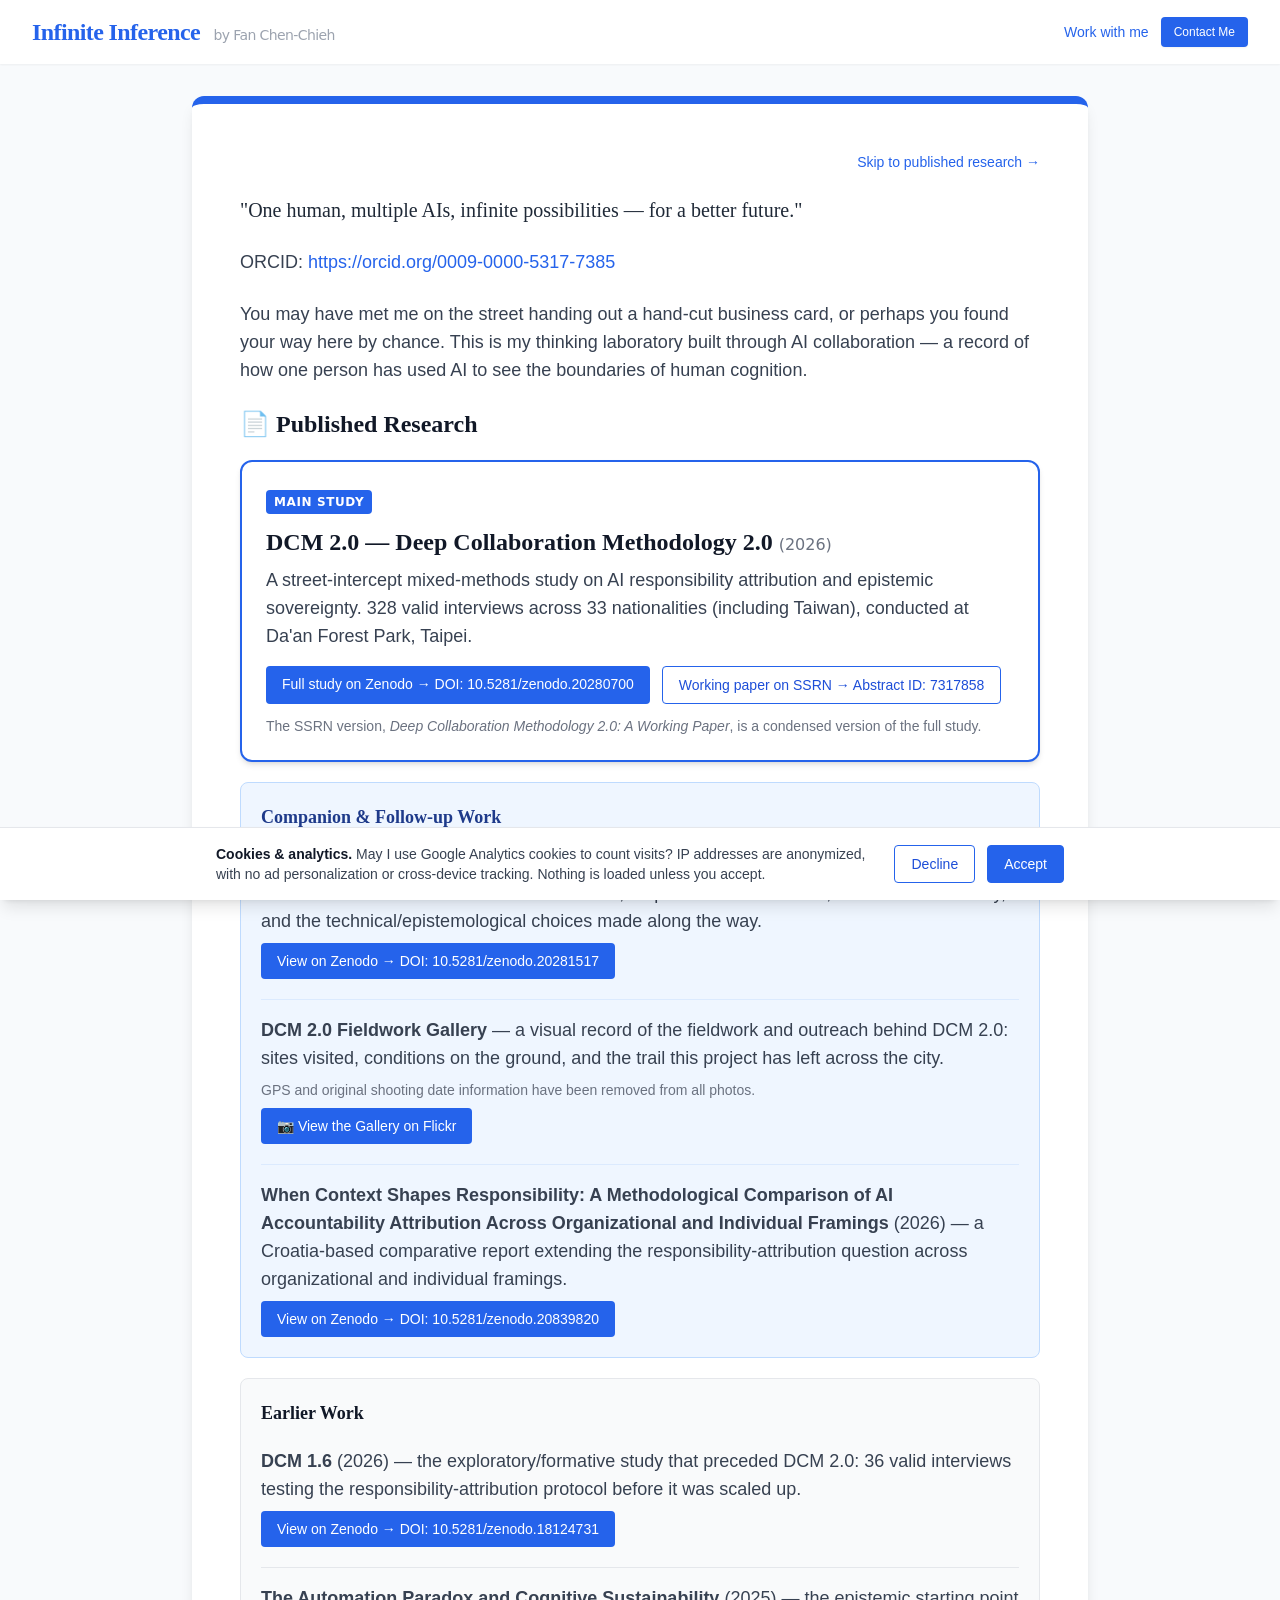
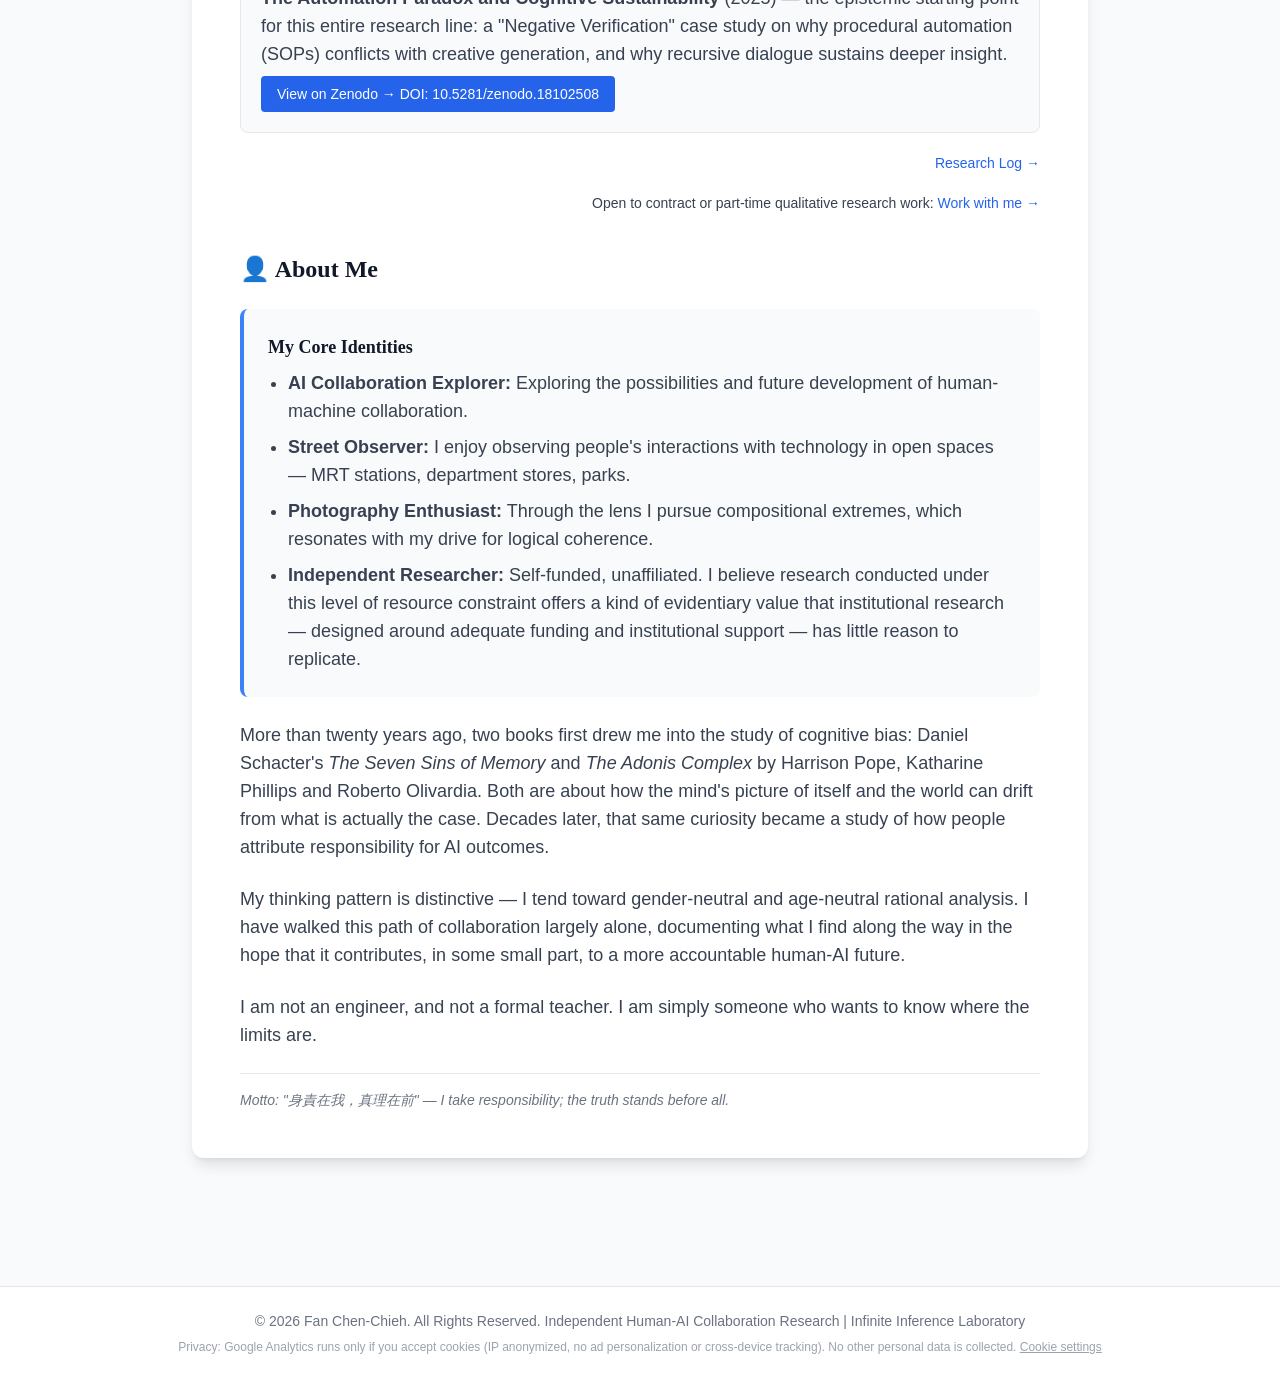
==== commit bb0fa03b: "Externalize inline script to site.js; drop last CSP hash; add work-with-me page to build/check The b" ====
--- a/index.html
+++ b/index.html
@@ -6,15 +6,17 @@
     <title>Infinite Inference: Fan Chen-Chieh's Thinking Laboratory</title>
 
     <!-- Content-Security-Policy: 白名單限制頁面只能從這裡列出的來源載入資源。
-         script-src 用雜湊值鎖定站內固定的兩段 inline script(結構化資料、回到頂端按鈕),
-         這兩段內容只要有任何一個字元被竄改,雜湊就會對不上,瀏覽器會拒絕執行;
+         全站沒有 inline script:回到頂端按鈕與版權年份放在同源外部檔案 site.js,
+         與 consent.js 一樣由 script-src 'self' 放行,不需要雜湊值;
+         JSON-LD 結構化資料(type="application/ld+json")是資料區塊,瀏覽器不會執行它,
+         不受 script-src 管制,所以不需要也不放雜湊;
          Tailwind 已經改成自架的靜態 styles.css(見 src/input.css + GitHub Actions build),
          不再從 cdn.tailwindcss.com 載入,所以 script-src 不用再放行它。
          style-src 已拿掉 'unsafe-inline':頁面現在完全沒有 inline <style>,
          所有樣式都在建置階段就固定進 styles.css,同源載入,不需要再放寬。 -->
     <meta http-equiv="Content-Security-Policy" content="
         default-src 'self';
-        script-src 'self' https://www.googletagmanager.com 'sha256-QU5ZjdRH4TksDnuSXvPbTGCW647D6pkCgXouW4Tgspc=' 'sha256-muSxKhm4ionPygBEBPRsh6EwRZnz+KYj/S19c+PN1aY=';
+        script-src 'self' https://www.googletagmanager.com;
         style-src 'self' https://fonts.googleapis.com;
         font-src https://fonts.gstatic.com;
         img-src 'self' data:;
@@ -132,14 +134,18 @@
     <!-- Cookie 同意 + Google Analytics:GA 只在訪客按下 Accept 後才載入(見 consent.js)。
          同源外部檔案,CSP 的 script-src 'self' 已放行,不需要雜湊值。 -->
     <script src="consent.js" defer></script>
+    <script src="site.js" defer></script>
 </head>
 <body class="min-h-screen relative">
     <header class="bg-white shadow-sm sticky top-0 z-10">
         <div class="max-w-7xl mx-auto px-4 sm:px-6 lg:px-8 py-4 flex justify-between items-center gap-3">
             <h1 class="text-xl sm:text-2xl font-serif text-blue-600 font-bold tracking-tight">Infinite Inference <span class="text-sm text-gray-400 font-sans font-normal ml-2 hidden sm:inline">by Fan Chen-Chieh</span></h1>
-            <a href="mailto:fanchenchieh1976@gmail.com" class="inline-flex shrink-0 items-center px-3 py-1.5 border border-transparent text-xs font-medium rounded text-white bg-blue-600 hover:bg-blue-700 transition-colors shadow-sm">
-                Contact Me
-            </a>
+            <div class="flex items-center gap-3 shrink-0">
+                <a href="work-with-me.html" class="text-sm font-medium text-blue-600 hover:underline">Work with me</a>
+                <a href="mailto:loveapplefanfan@gmail.com" class="inline-flex shrink-0 items-center px-3 py-1.5 border border-transparent text-xs font-medium rounded text-white bg-blue-600 hover:bg-blue-700 transition-colors shadow-sm">
+                    Contact Me
+                </a>
+            </div>
         </div>
     </header>
 
@@ -166,7 +172,7 @@
                                 <article class="bg-white border-2 border-blue-600 rounded-xl shadow-md p-5 sm:p-6">
                                     <p class="inline-block text-xs font-sans font-bold uppercase tracking-wider text-white bg-blue-600 rounded px-2 py-1 mb-3">Main Study</p>
                                     <h4 class="text-xl sm:text-2xl font-serif font-bold text-gray-900 mb-2">DCM 2.0 — Deep Collaboration Methodology 2.0 <span class="text-base font-sans font-normal text-gray-500">(2026)</span></h4>
-                                    <p class="text-gray-700 mb-4">A street-intercept mixed-methods study on AI responsibility attribution and epistemic sovereignty. 328 valid interviews across 33 nationalities, conducted at Da'an Forest Park, Taipei.</p>
+                                    <p class="text-gray-700 mb-4">A street-intercept mixed-methods study on AI responsibility attribution and epistemic sovereignty. 328 valid interviews across 33 nationalities (including Taiwan), conducted at Da'an Forest Park, Taipei.</p>
                                     <div class="flex flex-col sm:flex-row sm:flex-wrap gap-3">
                                         <a href="https://doi.org/10.5281/zenodo.20280700" target="_blank" rel="noopener noreferrer" class="inline-block text-center text-sm font-medium text-white bg-blue-600 hover:bg-blue-700 px-4 py-2 rounded transition-colors">
                                             Full study on Zenodo &rarr; DOI: 10.5281/zenodo.20280700
@@ -225,6 +231,9 @@
                                 </div>
 
                                 <p class="text-right text-sm"><a href="research-log.html" class="font-medium text-blue-600 hover:underline">Research Log &rarr;</a></p>
+
+                                <!-- 合作入口:導向 work-with-me.html。純連結,無追蹤、無 JS。 -->
+                                <p class="text-right text-sm">Open to contract or part-time qualitative research work: <a href="work-with-me.html" class="font-medium text-blue-600 hover:underline">Work with me &rarr;</a></p>
                             </section>
 
                             <h2 id="about-me" class="pt-4 text-xl sm:text-2xl font-serif font-bold text-gray-900">&#128100; About Me</h2>
@@ -263,7 +272,7 @@
     <footer class="bg-white border-t border-gray-200 mt-12">
         <div class="max-w-7xl mx-auto py-6 px-4 sm:px-6 lg:px-8">
             <p class="text-center text-sm text-gray-500">
-                &copy; <span id="copyright-year"></span> Fan Chen-Chieh. All Rights Reserved. <br class="sm:hidden">
+                &copy; <span id="copyright-year">2026</span> Fan Chen-Chieh. All Rights Reserved. <br class="sm:hidden">
                 Independent Human-AI Collaboration Research | Infinite Inference Laboratory
             </p>
             <p class="text-center text-xs text-gray-400 mt-2">
@@ -287,22 +296,5 @@
         </div>
     </div>
 
-    <script>
-        const scrollToTopBtn = document.getElementById('scroll-to-top');
-
-        window.addEventListener('scroll', () => {
-            const isScrolled = window.scrollY > 300;
-            scrollToTopBtn.classList.toggle('opacity-100', isScrolled);
-            scrollToTopBtn.classList.toggle('pointer-events-auto', isScrolled);
-            scrollToTopBtn.classList.toggle('opacity-0', !isScrolled);
-            scrollToTopBtn.classList.toggle('pointer-events-none', !isScrolled);
-        });
-
-        scrollToTopBtn.addEventListener('click', () => {
-            window.scrollTo({ top: 0, behavior: 'smooth' });
-        });
-
-        document.getElementById('copyright-year').textContent = new Date().getFullYear();
-    </script>
 </body>
 </html>
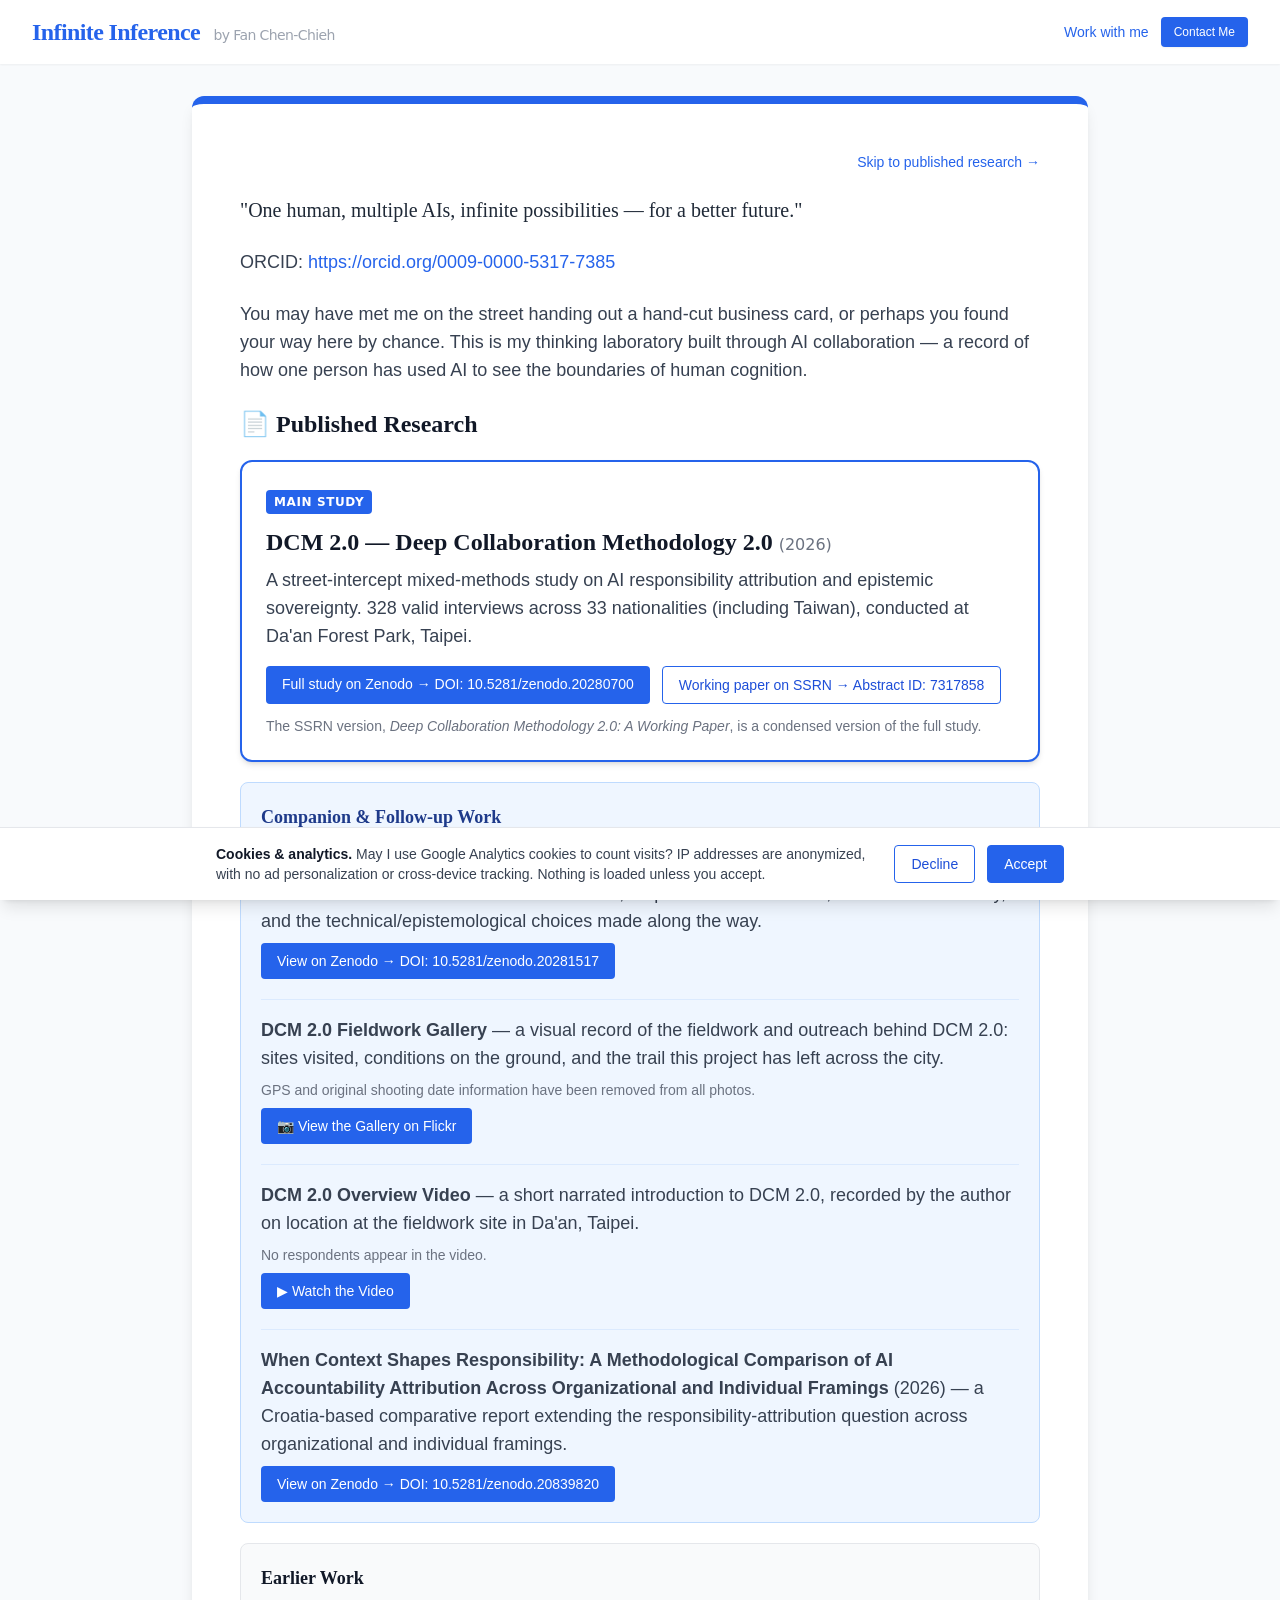
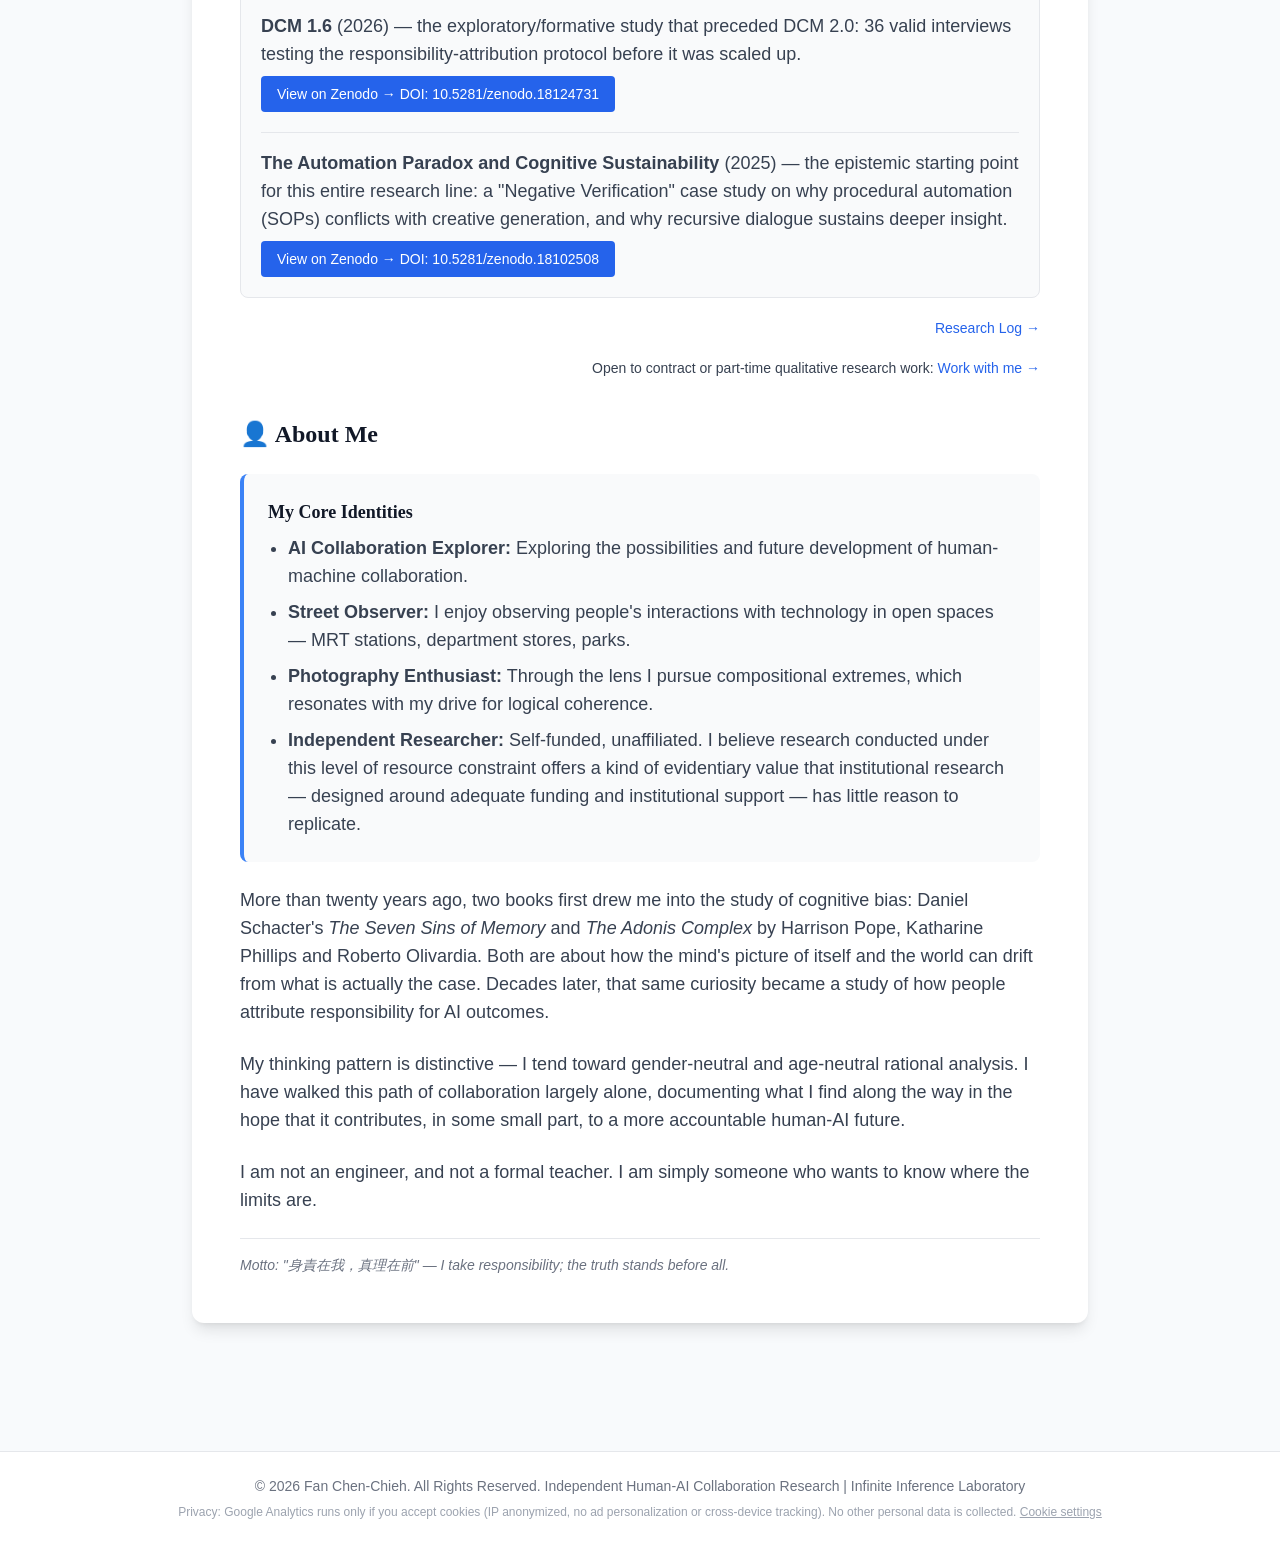
==== commit 3ac983a8: "Update index.html" ====
--- a/index.html
+++ b/index.html
@@ -204,6 +204,14 @@
                                     </div>
 
                                     <div class="pt-4 border-t border-blue-100">
+                                        <p class="text-gray-700 mb-2"><strong>DCM 2.0 Overview Video</strong> — a short narrated introduction to DCM 2.0, recorded by the author on location at the fieldwork site in Da'an, Taipei.</p>
+                                        <p class="text-sm text-gray-500 mb-2">No respondents appear in the video.</p>
+                                        <a href="https://youtu.be/pldzQAyxPp8" target="_blank" rel="noopener noreferrer" class="inline-block text-sm font-medium text-white bg-blue-600 hover:bg-blue-700 px-4 py-2 rounded transition-colors">
+                                            &#9654; Watch the Video
+                                        </a>
+                                    </div>
+
+                                    <div class="pt-4 border-t border-blue-100">
                                         <p class="text-gray-700 mb-2"><strong>When Context Shapes Responsibility: A Methodological Comparison of AI Accountability Attribution Across Organizational and Individual Framings</strong> (2026) — a Croatia-based comparative report extending the responsibility-attribution question across organizational and individual framings.</p>
                                         <a href="https://doi.org/10.5281/zenodo.20839820" target="_blank" rel="noopener noreferrer" class="inline-block text-sm font-medium text-white bg-blue-600 hover:bg-blue-700 px-4 py-2 rounded transition-colors">
                                             View on Zenodo &rarr; DOI: 10.5281/zenodo.20839820
--- a/styles.css
+++ b/styles.css
@@ -1 +1 @@
-*,:after,:before{--tw-border-spacing-x:0;--tw-border-spacing-y:0;--tw-translate-x:0;--tw-translate-y:0;--tw-rotate:0;--tw-skew-x:0;--tw-skew-y:0;--tw-scale-x:1;--tw-scale-y:1;--tw-pan-x: ;--tw-pan-y: ;--tw-pinch-zoom: ;--tw-scroll-snap-strictness:proximity;--tw-gradient-from-position: ;--tw-gradient-via-position: ;--tw-gradient-to-position: ;--tw-ordinal: ;--tw-slashed-zero: ;--tw-numeric-figure: ;--tw-numeric-spacing: ;--tw-numeric-fraction: ;--tw-ring-inset: ;--tw-ring-offset-width:0px;--tw-ring-offset-color:#fff;--tw-ring-color:rgba(59,130,246,.5);--tw-ring-offset-shadow:0 0 #0000;--tw-ring-shadow:0 0 #0000;--tw-shadow:0 0 #0000;--tw-shadow-colored:0 0 #0000;--tw-blur: ;--tw-brightness: ;--tw-contrast: ;--tw-grayscale: ;--tw-hue-rotate: ;--tw-invert: ;--tw-saturate: ;--tw-sepia: ;--tw-drop-shadow: ;--tw-backdrop-blur: ;--tw-backdrop-brightness: ;--tw-backdrop-contrast: ;--tw-backdrop-grayscale: ;--tw-backdrop-hue-rotate: ;--tw-backdrop-invert: ;--tw-backdrop-opacity: ;--tw-backdrop-saturate: ;--tw-backdrop-sepia: ;--tw-contain-size: ;--tw-contain-layout: ;--tw-contain-paint: ;--tw-contain-style: }::backdrop{--tw-border-spacing-x:0;--tw-border-spacing-y:0;--tw-translate-x:0;--tw-translate-y:0;--tw-rotate:0;--tw-skew-x:0;--tw-skew-y:0;--tw-scale-x:1;--tw-scale-y:1;--tw-pan-x: ;--tw-pan-y: ;--tw-pinch-zoom: ;--tw-scroll-snap-strictness:proximity;--tw-gradient-from-position: ;--tw-gradient-via-position: ;--tw-gradient-to-position: ;--tw-ordinal: ;--tw-slashed-zero: ;--tw-numeric-figure: ;--tw-numeric-spacing: ;--tw-numeric-fraction: ;--tw-ring-inset: ;--tw-ring-offset-width:0px;--tw-ring-offset-color:#fff;--tw-ring-color:rgba(59,130,246,.5);--tw-ring-offset-shadow:0 0 #0000;--tw-ring-shadow:0 0 #0000;--tw-shadow:0 0 #0000;--tw-shadow-colored:0 0 #0000;--tw-blur: ;--tw-brightness: ;--tw-contrast: ;--tw-grayscale: ;--tw-hue-rotate: ;--tw-invert: ;--tw-saturate: ;--tw-sepia: ;--tw-drop-shadow: ;--tw-backdrop-blur: ;--tw-backdrop-brightness: ;--tw-backdrop-contrast: ;--tw-backdrop-grayscale: ;--tw-backdrop-hue-rotate: ;--tw-backdrop-invert: ;--tw-backdrop-opacity: ;--tw-backdrop-saturate: ;--tw-backdrop-sepia: ;--tw-contain-size: ;--tw-contain-layout: ;--tw-contain-paint: ;--tw-contain-style: }/*! tailwindcss v3.4.17 | MIT License | https://tailwindcss.com*/*,:after,:before{box-sizing:border-box;border:0 solid #e5e7eb}:after,:before{--tw-content:""}:host,html{line-height:1.5;-webkit-text-size-adjust:100%;-moz-tab-size:4;-o-tab-size:4;tab-size:4;font-family:ui-sans-serif,system-ui,sans-serif,Apple Color Emoji,Segoe UI Emoji,Segoe UI Symbol,Noto Color Emoji;font-feature-settings:normal;font-variation-settings:normal;-webkit-tap-highlight-color:transparent}body{margin:0;line-height:inherit}hr{height:0;color:inherit;border-top-width:1px}abbr:where([title]){-webkit-text-decoration:underline dotted;text-decoration:underline dotted}h1,h2,h3,h4,h5,h6{font-size:inherit;font-weight:inherit}a{color:inherit;text-decoration:inherit}b,strong{font-weight:bolder}code,kbd,pre,samp{font-family:ui-monospace,SFMono-Regular,Menlo,Monaco,Consolas,Liberation Mono,Courier New,monospace;font-feature-settings:normal;font-variation-settings:normal;font-size:1em}small{font-size:80%}sub,sup{font-size:75%;line-height:0;position:relative;vertical-align:baseline}sub{bottom:-.25em}sup{top:-.5em}table{text-indent:0;border-color:inherit;border-collapse:collapse}button,input,optgroup,select,textarea{font-family:inherit;font-feature-settings:inherit;font-variation-settings:inherit;font-size:100%;font-weight:inherit;line-height:inherit;letter-spacing:inherit;color:inherit;margin:0;padding:0}button,select{text-transform:none}button,input:where([type=button]),input:where([type=reset]),input:where([type=submit]){-webkit-appearance:button;background-color:transparent;background-image:none}:-moz-focusring{outline:auto}:-moz-ui-invalid{box-shadow:none}progress{vertical-align:baseline}::-webkit-inner-spin-button,::-webkit-outer-spin-button{height:auto}[type=search]{-webkit-appearance:textfield;outline-offset:-2px}::-webkit-search-decoration{-webkit-appearance:none}::-webkit-file-upload-button{-webkit-appearance:button;font:inherit}summary{display:list-item}blockquote,dd,dl,figure,h1,h2,h3,h4,h5,h6,hr,p,pre{margin:0}fieldset{margin:0}fieldset,legend{padding:0}menu,ol,ul{list-style:none;margin:0;padding:0}dialog{padding:0}textarea{resize:vertical}input::-moz-placeholder,textarea::-moz-placeholder{opacity:1;color:#9ca3af}input::placeholder,textarea::placeholder{opacity:1;color:#9ca3af}[role=button],button{cursor:pointer}:disabled{cursor:default}audio,canvas,embed,iframe,img,object,svg,video{display:block;vertical-align:middle}img,video{max-width:100%;height:auto}[hidden]:where(:not([hidden=until-found])){display:none}.pointer-events-none{pointer-events:none}.pointer-events-auto{pointer-events:auto}.fixed{position:fixed}.absolute{position:absolute}.relative{position:relative}.sticky{position:sticky}.inset-x-0{left:0;right:0}.-left-2{left:-.5rem}.bottom-0{bottom:0}.bottom-6{bottom:1.5rem}.right-6{right:1.5rem}.top-0{top:0}.top-2{top:.5rem}.z-10{z-index:10}.z-20{z-index:20}.z-30{z-index:30}.mx-auto{margin-left:auto;margin-right:auto}.mb-2{margin-bottom:.5rem}.mb-3{margin-bottom:.75rem}.mb-4{margin-bottom:1rem}.ml-2{margin-left:.5rem}.ml-5{margin-left:1.25rem}.mr-2{margin-right:.5rem}.mt-1{margin-top:.25rem}.mt-12{margin-top:3rem}.mt-2{margin-top:.5rem}.mt-3{margin-top:.75rem}.inline-block{display:inline-block}.inline{display:inline}.flex{display:flex}.inline-flex{display:inline-flex}.hidden{display:none}.h-3\.5{height:.875rem}.h-6{height:1.5rem}.min-h-screen{min-height:100vh}.w-3\.5{width:.875rem}.w-6{width:1.5rem}.max-w-4xl{max-width:56rem}.max-w-7xl{max-width:80rem}.flex-1{flex:1 1 0%}.shrink-0{flex-shrink:0}.scroll-mt-20{scroll-margin-top:5rem}.list-disc{list-style-type:disc}.flex-col{flex-direction:column}.items-center{align-items:center}.justify-between{justify-content:space-between}.gap-2{gap:.5rem}.gap-3{gap:.75rem}.space-y-2>:not([hidden])~:not([hidden]){--tw-space-y-reverse:0;margin-top:calc(.5rem*(1 - var(--tw-space-y-reverse)));margin-bottom:calc(.5rem*var(--tw-space-y-reverse))}.space-y-4>:not([hidden])~:not([hidden]){--tw-space-y-reverse:0;margin-top:calc(1rem*(1 - var(--tw-space-y-reverse)));margin-bottom:calc(1rem*var(--tw-space-y-reverse))}.space-y-5>:not([hidden])~:not([hidden]){--tw-space-y-reverse:0;margin-top:calc(1.25rem*(1 - var(--tw-space-y-reverse)));margin-bottom:calc(1.25rem*var(--tw-space-y-reverse))}.space-y-6>:not([hidden])~:not([hidden]){--tw-space-y-reverse:0;margin-top:calc(1.5rem*(1 - var(--tw-space-y-reverse)));margin-bottom:calc(1.5rem*var(--tw-space-y-reverse))}.rounded{border-radius:.25rem}.rounded-full{border-radius:9999px}.rounded-lg{border-radius:.5rem}.rounded-xl{border-radius:.75rem}.border{border-width:1px}.border-2{border-width:2px}.border-l-2{border-left-width:2px}.border-l-4{border-left-width:4px}.border-t{border-top-width:1px}.border-t-8{border-top-width:8px}.border-blue-100{--tw-border-opacity:1;border-color:rgb(219 234 254/var(--tw-border-opacity,1))}.border-blue-200{--tw-border-opacity:1;border-color:rgb(191 219 254/var(--tw-border-opacity,1))}.border-blue-500{--tw-border-opacity:1;border-color:rgb(59 130 246/var(--tw-border-opacity,1))}.border-blue-600{--tw-border-opacity:1;border-color:rgb(37 99 235/var(--tw-border-opacity,1))}.border-gray-200{--tw-border-opacity:1;border-color:rgb(229 231 235/var(--tw-border-opacity,1))}.border-gray-400{--tw-border-opacity:1;border-color:rgb(156 163 175/var(--tw-border-opacity,1))}.border-transparent{border-color:transparent}.bg-blue-50{--tw-bg-opacity:1;background-color:rgb(239 246 255/var(--tw-bg-opacity,1))}.bg-blue-600{--tw-bg-opacity:1;background-color:rgb(37 99 235/var(--tw-bg-opacity,1))}.bg-gray-200{--tw-bg-opacity:1;background-color:rgb(229 231 235/var(--tw-bg-opacity,1))}.bg-gray-50{--tw-bg-opacity:1;background-color:rgb(249 250 251/var(--tw-bg-opacity,1))}.bg-gray-800{--tw-bg-opacity:1;background-color:rgb(31 41 55/var(--tw-bg-opacity,1))}.bg-white{--tw-bg-opacity:1;background-color:rgb(255 255 255/var(--tw-bg-opacity,1))}.p-3{padding:.75rem}.p-4{padding:1rem}.p-5{padding:1.25rem}.p-6{padding:1.5rem}.px-2{padding-left:.5rem;padding-right:.5rem}.px-3{padding-left:.75rem;padding-right:.75rem}.px-4{padding-left:1rem;padding-right:1rem}.py-0\.5{padding-top:.125rem;padding-bottom:.125rem}.py-1{padding-top:.25rem;padding-bottom:.25rem}.py-1\.5{padding-top:.375rem;padding-bottom:.375rem}.py-2{padding-top:.5rem;padding-bottom:.5rem}.py-4{padding-top:1rem;padding-bottom:1rem}.py-6{padding-top:1.5rem;padding-bottom:1.5rem}.py-8{padding-top:2rem;padding-bottom:2rem}.pb-20{padding-bottom:5rem}.pl-6{padding-left:1.5rem}.pt-4{padding-top:1rem}.text-center{text-align:center}.text-right{text-align:right}.font-sans{font-family:ui-sans-serif,system-ui,sans-serif,Apple Color Emoji,Segoe UI Emoji,Segoe UI Symbol,Noto Color Emoji}.font-serif{font-family:ui-serif,Georgia,Cambria,Times New Roman,Times,serif}.text-3xl{font-size:1.875rem;line-height:2.25rem}.text-base{font-size:1rem;line-height:1.5rem}.text-sm{font-size:.875rem;line-height:1.25rem}.text-xl{font-size:1.25rem;line-height:1.75rem}.text-xs{font-size:.75rem;line-height:1rem}.font-bold{font-weight:700}.font-medium{font-weight:500}.font-normal{font-weight:400}.uppercase{text-transform:uppercase}.italic{font-style:italic}.leading-relaxed{line-height:1.625}.tracking-tight{letter-spacing:-.025em}.tracking-wider{letter-spacing:.05em}.text-blue-600{--tw-text-opacity:1;color:rgb(37 99 235/var(--tw-text-opacity,1))}.text-blue-700{--tw-text-opacity:1;color:rgb(29 78 216/var(--tw-text-opacity,1))}.text-blue-900{--tw-text-opacity:1;color:rgb(30 58 138/var(--tw-text-opacity,1))}.text-gray-400{--tw-text-opacity:1;color:rgb(156 163 175/var(--tw-text-opacity,1))}.text-gray-500{--tw-text-opacity:1;color:rgb(107 114 128/var(--tw-text-opacity,1))}.text-gray-600{--tw-text-opacity:1;color:rgb(75 85 99/var(--tw-text-opacity,1))}.text-gray-700{--tw-text-opacity:1;color:rgb(55 65 81/var(--tw-text-opacity,1))}.text-gray-800{--tw-text-opacity:1;color:rgb(31 41 55/var(--tw-text-opacity,1))}.text-gray-900{--tw-text-opacity:1;color:rgb(17 24 39/var(--tw-text-opacity,1))}.text-white{--tw-text-opacity:1;color:rgb(255 255 255/var(--tw-text-opacity,1))}.underline{text-decoration-line:underline}.opacity-0{opacity:0}.opacity-100{opacity:1}.shadow-lg{--tw-shadow:0 10px 15px -3px rgba(0,0,0,.1),0 4px 6px -4px rgba(0,0,0,.1);--tw-shadow-colored:0 10px 15px -3px var(--tw-shadow-color),0 4px 6px -4px var(--tw-shadow-color)}.shadow-lg,.shadow-md{box-shadow:var(--tw-ring-offset-shadow,0 0 #0000),var(--tw-ring-shadow,0 0 #0000),var(--tw-shadow)}.shadow-md{--tw-shadow:0 4px 6px -1px rgba(0,0,0,.1),0 2px 4px -2px rgba(0,0,0,.1);--tw-shadow-colored:0 4px 6px -1px var(--tw-shadow-color),0 2px 4px -2px var(--tw-shadow-color)}.shadow-sm{--tw-shadow:0 1px 2px 0 rgba(0,0,0,.05);--tw-shadow-colored:0 1px 2px 0 var(--tw-shadow-color);box-shadow:var(--tw-ring-offset-shadow,0 0 #0000),var(--tw-ring-shadow,0 0 #0000),var(--tw-shadow)}.transition-colors{transition-property:color,background-color,border-color,text-decoration-color,fill,stroke;transition-timing-function:cubic-bezier(.4,0,.2,1);transition-duration:.15s}.transition-opacity{transition-property:opacity;transition-timing-function:cubic-bezier(.4,0,.2,1);transition-duration:.15s}.duration-300{transition-duration:.3s}body{font-family:Inter,sans-serif;background-color:#f8fafc;color:#334155;scroll-behavior:smooth}.font-serif,h1,h2,h3,h4{font-family:Lora,serif}.hover\:bg-blue-50:hover{--tw-bg-opacity:1;background-color:rgb(239 246 255/var(--tw-bg-opacity,1))}.hover\:bg-blue-700:hover{--tw-bg-opacity:1;background-color:rgb(29 78 216/var(--tw-bg-opacity,1))}.hover\:bg-gray-700:hover{--tw-bg-opacity:1;background-color:rgb(55 65 81/var(--tw-bg-opacity,1))}.hover\:text-blue-700:hover{--tw-text-opacity:1;color:rgb(29 78 216/var(--tw-text-opacity,1))}.hover\:text-gray-600:hover{--tw-text-opacity:1;color:rgb(75 85 99/var(--tw-text-opacity,1))}.hover\:underline:hover{text-decoration-line:underline}@media (min-width:640px){.sm\:inline{display:inline}.sm\:hidden{display:none}.sm\:flex-none{flex:none}.sm\:flex-row{flex-direction:row}.sm\:flex-wrap{flex-wrap:wrap}.sm\:items-center{align-items:center}.sm\:gap-6{gap:1.5rem}.sm\:p-12{padding:3rem}.sm\:p-6{padding:1.5rem}.sm\:px-6{padding-left:1.5rem;padding-right:1.5rem}.sm\:text-2xl{font-size:1.5rem;line-height:2rem}.sm\:text-4xl{font-size:2.25rem;line-height:2.5rem}.sm\:text-lg{font-size:1.125rem;line-height:1.75rem}}@media (min-width:1024px){.lg\:px-8{padding-left:2rem;padding-right:2rem}}+*,:after,:before{--tw-border-spacing-x:0;--tw-border-spacing-y:0;--tw-translate-x:0;--tw-translate-y:0;--tw-rotate:0;--tw-skew-x:0;--tw-skew-y:0;--tw-scale-x:1;--tw-scale-y:1;--tw-pan-x: ;--tw-pan-y: ;--tw-pinch-zoom: ;--tw-scroll-snap-strictness:proximity;--tw-gradient-from-position: ;--tw-gradient-via-position: ;--tw-gradient-to-position: ;--tw-ordinal: ;--tw-slashed-zero: ;--tw-numeric-figure: ;--tw-numeric-spacing: ;--tw-numeric-fraction: ;--tw-ring-inset: ;--tw-ring-offset-width:0px;--tw-ring-offset-color:#fff;--tw-ring-color:rgba(59,130,246,.5);--tw-ring-offset-shadow:0 0 #0000;--tw-ring-shadow:0 0 #0000;--tw-shadow:0 0 #0000;--tw-shadow-colored:0 0 #0000;--tw-blur: ;--tw-brightness: ;--tw-contrast: ;--tw-grayscale: ;--tw-hue-rotate: ;--tw-invert: ;--tw-saturate: ;--tw-sepia: ;--tw-drop-shadow: ;--tw-backdrop-blur: ;--tw-backdrop-brightness: ;--tw-backdrop-contrast: ;--tw-backdrop-grayscale: ;--tw-backdrop-hue-rotate: ;--tw-backdrop-invert: ;--tw-backdrop-opacity: ;--tw-backdrop-saturate: ;--tw-backdrop-sepia: ;--tw-contain-size: ;--tw-contain-layout: ;--tw-contain-paint: ;--tw-contain-style: }::backdrop{--tw-border-spacing-x:0;--tw-border-spacing-y:0;--tw-translate-x:0;--tw-translate-y:0;--tw-rotate:0;--tw-skew-x:0;--tw-skew-y:0;--tw-scale-x:1;--tw-scale-y:1;--tw-pan-x: ;--tw-pan-y: ;--tw-pinch-zoom: ;--tw-scroll-snap-strictness:proximity;--tw-gradient-from-position: ;--tw-gradient-via-position: ;--tw-gradient-to-position: ;--tw-ordinal: ;--tw-slashed-zero: ;--tw-numeric-figure: ;--tw-numeric-spacing: ;--tw-numeric-fraction: ;--tw-ring-inset: ;--tw-ring-offset-width:0px;--tw-ring-offset-color:#fff;--tw-ring-color:rgba(59,130,246,.5);--tw-ring-offset-shadow:0 0 #0000;--tw-ring-shadow:0 0 #0000;--tw-shadow:0 0 #0000;--tw-shadow-colored:0 0 #0000;--tw-blur: ;--tw-brightness: ;--tw-contrast: ;--tw-grayscale: ;--tw-hue-rotate: ;--tw-invert: ;--tw-saturate: ;--tw-sepia: ;--tw-drop-shadow: ;--tw-backdrop-blur: ;--tw-backdrop-brightness: ;--tw-backdrop-contrast: ;--tw-backdrop-grayscale: ;--tw-backdrop-hue-rotate: ;--tw-backdrop-invert: ;--tw-backdrop-opacity: ;--tw-backdrop-saturate: ;--tw-backdrop-sepia: ;--tw-contain-size: ;--tw-contain-layout: ;--tw-contain-paint: ;--tw-contain-style: }/*! tailwindcss v3.4.17 | MIT License | https://tailwindcss.com*/*,:after,:before{box-sizing:border-box;border:0 solid #e5e7eb}:after,:before{--tw-content:""}:host,html{line-height:1.5;-webkit-text-size-adjust:100%;-moz-tab-size:4;-o-tab-size:4;tab-size:4;font-family:ui-sans-serif,system-ui,sans-serif,Apple Color Emoji,Segoe UI Emoji,Segoe UI Symbol,Noto Color Emoji;font-feature-settings:normal;font-variation-settings:normal;-webkit-tap-highlight-color:transparent}body{margin:0;line-height:inherit}hr{height:0;color:inherit;border-top-width:1px}abbr:where([title]){-webkit-text-decoration:underline dotted;text-decoration:underline dotted}h1,h2,h3,h4,h5,h6{font-size:inherit;font-weight:inherit}a{color:inherit;text-decoration:inherit}b,strong{font-weight:bolder}code,kbd,pre,samp{font-family:ui-monospace,SFMono-Regular,Menlo,Monaco,Consolas,Liberation Mono,Courier New,monospace;font-feature-settings:normal;font-variation-settings:normal;font-size:1em}small{font-size:80%}sub,sup{font-size:75%;line-height:0;position:relative;vertical-align:baseline}sub{bottom:-.25em}sup{top:-.5em}table{text-indent:0;border-color:inherit;border-collapse:collapse}button,input,optgroup,select,textarea{font-family:inherit;font-feature-settings:inherit;font-variation-settings:inherit;font-size:100%;font-weight:inherit;line-height:inherit;letter-spacing:inherit;color:inherit;margin:0;padding:0}button,select{text-transform:none}button,input:where([type=button]),input:where([type=reset]),input:where([type=submit]){-webkit-appearance:button;background-color:transparent;background-image:none}:-moz-focusring{outline:auto}:-moz-ui-invalid{box-shadow:none}progress{vertical-align:baseline}::-webkit-inner-spin-button,::-webkit-outer-spin-button{height:auto}[type=search]{-webkit-appearance:textfield;outline-offset:-2px}::-webkit-search-decoration{-webkit-appearance:none}::-webkit-file-upload-button{-webkit-appearance:button;font:inherit}summary{display:list-item}blockquote,dd,dl,figure,h1,h2,h3,h4,h5,h6,hr,p,pre{margin:0}fieldset{margin:0}fieldset,legend{padding:0}menu,ol,ul{list-style:none;margin:0;padding:0}dialog{padding:0}textarea{resize:vertical}input::-moz-placeholder,textarea::-moz-placeholder{opacity:1;color:#9ca3af}input::placeholder,textarea::placeholder{opacity:1;color:#9ca3af}[role=button],button{cursor:pointer}:disabled{cursor:default}audio,canvas,embed,iframe,img,object,svg,video{display:block;vertical-align:middle}img,video{max-width:100%;height:auto}[hidden]:where(:not([hidden=until-found])){display:none}.pointer-events-none{pointer-events:none}.fixed{position:fixed}.absolute{position:absolute}.relative{position:relative}.sticky{position:sticky}.inset-x-0{left:0;right:0}.-left-2{left:-.5rem}.bottom-0{bottom:0}.bottom-6{bottom:1.5rem}.right-6{right:1.5rem}.top-0{top:0}.top-2{top:.5rem}.z-10{z-index:10}.z-20{z-index:20}.z-30{z-index:30}.mx-auto{margin-left:auto;margin-right:auto}.mb-2{margin-bottom:.5rem}.mb-3{margin-bottom:.75rem}.mb-4{margin-bottom:1rem}.ml-2{margin-left:.5rem}.ml-5{margin-left:1.25rem}.mr-2{margin-right:.5rem}.mt-1{margin-top:.25rem}.mt-12{margin-top:3rem}.mt-2{margin-top:.5rem}.mt-3{margin-top:.75rem}.inline-block{display:inline-block}.inline{display:inline}.flex{display:flex}.inline-flex{display:inline-flex}.hidden{display:none}.h-3\.5{height:.875rem}.h-6{height:1.5rem}.min-h-screen{min-height:100vh}.w-3\.5{width:.875rem}.w-6{width:1.5rem}.max-w-4xl{max-width:56rem}.max-w-7xl{max-width:80rem}.flex-1{flex:1 1 0%}.shrink-0{flex-shrink:0}.scroll-mt-20{scroll-margin-top:5rem}.list-disc{list-style-type:disc}.flex-col{flex-direction:column}.items-center{align-items:center}.justify-between{justify-content:space-between}.gap-2{gap:.5rem}.gap-3{gap:.75rem}.space-y-2>:not([hidden])~:not([hidden]){--tw-space-y-reverse:0;margin-top:calc(.5rem*(1 - var(--tw-space-y-reverse)));margin-bottom:calc(.5rem*var(--tw-space-y-reverse))}.space-y-4>:not([hidden])~:not([hidden]){--tw-space-y-reverse:0;margin-top:calc(1rem*(1 - var(--tw-space-y-reverse)));margin-bottom:calc(1rem*var(--tw-space-y-reverse))}.space-y-5>:not([hidden])~:not([hidden]){--tw-space-y-reverse:0;margin-top:calc(1.25rem*(1 - var(--tw-space-y-reverse)));margin-bottom:calc(1.25rem*var(--tw-space-y-reverse))}.space-y-6>:not([hidden])~:not([hidden]){--tw-space-y-reverse:0;margin-top:calc(1.5rem*(1 - var(--tw-space-y-reverse)));margin-bottom:calc(1.5rem*var(--tw-space-y-reverse))}.rounded{border-radius:.25rem}.rounded-full{border-radius:9999px}.rounded-lg{border-radius:.5rem}.rounded-xl{border-radius:.75rem}.border{border-width:1px}.border-2{border-width:2px}.border-l-2{border-left-width:2px}.border-l-4{border-left-width:4px}.border-t{border-top-width:1px}.border-t-8{border-top-width:8px}.border-blue-100{--tw-border-opacity:1;border-color:rgb(219 234 254/var(--tw-border-opacity,1))}.border-blue-200{--tw-border-opacity:1;border-color:rgb(191 219 254/var(--tw-border-opacity,1))}.border-blue-500{--tw-border-opacity:1;border-color:rgb(59 130 246/var(--tw-border-opacity,1))}.border-blue-600{--tw-border-opacity:1;border-color:rgb(37 99 235/var(--tw-border-opacity,1))}.border-gray-200{--tw-border-opacity:1;border-color:rgb(229 231 235/var(--tw-border-opacity,1))}.border-gray-400{--tw-border-opacity:1;border-color:rgb(156 163 175/var(--tw-border-opacity,1))}.border-transparent{border-color:transparent}.bg-blue-50{--tw-bg-opacity:1;background-color:rgb(239 246 255/var(--tw-bg-opacity,1))}.bg-blue-600{--tw-bg-opacity:1;background-color:rgb(37 99 235/var(--tw-bg-opacity,1))}.bg-gray-200{--tw-bg-opacity:1;background-color:rgb(229 231 235/var(--tw-bg-opacity,1))}.bg-gray-50{--tw-bg-opacity:1;background-color:rgb(249 250 251/var(--tw-bg-opacity,1))}.bg-gray-800{--tw-bg-opacity:1;background-color:rgb(31 41 55/var(--tw-bg-opacity,1))}.bg-white{--tw-bg-opacity:1;background-color:rgb(255 255 255/var(--tw-bg-opacity,1))}.p-3{padding:.75rem}.p-4{padding:1rem}.p-5{padding:1.25rem}.p-6{padding:1.5rem}.px-2{padding-left:.5rem;padding-right:.5rem}.px-3{padding-left:.75rem;padding-right:.75rem}.px-4{padding-left:1rem;padding-right:1rem}.py-0\.5{padding-top:.125rem;padding-bottom:.125rem}.py-1{padding-top:.25rem;padding-bottom:.25rem}.py-1\.5{padding-top:.375rem;padding-bottom:.375rem}.py-2{padding-top:.5rem;padding-bottom:.5rem}.py-4{padding-top:1rem;padding-bottom:1rem}.py-6{padding-top:1.5rem;padding-bottom:1.5rem}.py-8{padding-top:2rem;padding-bottom:2rem}.pb-20{padding-bottom:5rem}.pl-6{padding-left:1.5rem}.pt-4{padding-top:1rem}.text-center{text-align:center}.text-right{text-align:right}.font-sans{font-family:ui-sans-serif,system-ui,sans-serif,Apple Color Emoji,Segoe UI Emoji,Segoe UI Symbol,Noto Color Emoji}.font-serif{font-family:ui-serif,Georgia,Cambria,Times New Roman,Times,serif}.text-3xl{font-size:1.875rem;line-height:2.25rem}.text-base{font-size:1rem;line-height:1.5rem}.text-sm{font-size:.875rem;line-height:1.25rem}.text-xl{font-size:1.25rem;line-height:1.75rem}.text-xs{font-size:.75rem;line-height:1rem}.font-bold{font-weight:700}.font-medium{font-weight:500}.font-normal{font-weight:400}.uppercase{text-transform:uppercase}.italic{font-style:italic}.leading-relaxed{line-height:1.625}.tracking-tight{letter-spacing:-.025em}.tracking-wider{letter-spacing:.05em}.text-blue-600{--tw-text-opacity:1;color:rgb(37 99 235/var(--tw-text-opacity,1))}.text-blue-700{--tw-text-opacity:1;color:rgb(29 78 216/var(--tw-text-opacity,1))}.text-blue-900{--tw-text-opacity:1;color:rgb(30 58 138/var(--tw-text-opacity,1))}.text-gray-400{--tw-text-opacity:1;color:rgb(156 163 175/var(--tw-text-opacity,1))}.text-gray-500{--tw-text-opacity:1;color:rgb(107 114 128/var(--tw-text-opacity,1))}.text-gray-600{--tw-text-opacity:1;color:rgb(75 85 99/var(--tw-text-opacity,1))}.text-gray-700{--tw-text-opacity:1;color:rgb(55 65 81/var(--tw-text-opacity,1))}.text-gray-800{--tw-text-opacity:1;color:rgb(31 41 55/var(--tw-text-opacity,1))}.text-gray-900{--tw-text-opacity:1;color:rgb(17 24 39/var(--tw-text-opacity,1))}.text-white{--tw-text-opacity:1;color:rgb(255 255 255/var(--tw-text-opacity,1))}.underline{text-decoration-line:underline}.opacity-0{opacity:0}.shadow-lg{--tw-shadow:0 10px 15px -3px rgba(0,0,0,.1),0 4px 6px -4px rgba(0,0,0,.1);--tw-shadow-colored:0 10px 15px -3px var(--tw-shadow-color),0 4px 6px -4px var(--tw-shadow-color)}.shadow-lg,.shadow-md{box-shadow:var(--tw-ring-offset-shadow,0 0 #0000),var(--tw-ring-shadow,0 0 #0000),var(--tw-shadow)}.shadow-md{--tw-shadow:0 4px 6px -1px rgba(0,0,0,.1),0 2px 4px -2px rgba(0,0,0,.1);--tw-shadow-colored:0 4px 6px -1px var(--tw-shadow-color),0 2px 4px -2px var(--tw-shadow-color)}.shadow-sm{--tw-shadow:0 1px 2px 0 rgba(0,0,0,.05);--tw-shadow-colored:0 1px 2px 0 var(--tw-shadow-color);box-shadow:var(--tw-ring-offset-shadow,0 0 #0000),var(--tw-ring-shadow,0 0 #0000),var(--tw-shadow)}.transition-colors{transition-property:color,background-color,border-color,text-decoration-color,fill,stroke;transition-timing-function:cubic-bezier(.4,0,.2,1);transition-duration:.15s}.transition-opacity{transition-property:opacity;transition-timing-function:cubic-bezier(.4,0,.2,1);transition-duration:.15s}.duration-300{transition-duration:.3s}body{font-family:Inter,sans-serif;background-color:#f8fafc;color:#334155;scroll-behavior:smooth}.font-serif,h1,h2,h3,h4{font-family:Lora,serif}.hover\:bg-blue-50:hover{--tw-bg-opacity:1;background-color:rgb(239 246 255/var(--tw-bg-opacity,1))}.hover\:bg-blue-700:hover{--tw-bg-opacity:1;background-color:rgb(29 78 216/var(--tw-bg-opacity,1))}.hover\:bg-gray-700:hover{--tw-bg-opacity:1;background-color:rgb(55 65 81/var(--tw-bg-opacity,1))}.hover\:text-blue-700:hover{--tw-text-opacity:1;color:rgb(29 78 216/var(--tw-text-opacity,1))}.hover\:text-gray-600:hover{--tw-text-opacity:1;color:rgb(75 85 99/var(--tw-text-opacity,1))}.hover\:underline:hover{text-decoration-line:underline}@media (min-width:640px){.sm\:inline{display:inline}.sm\:hidden{display:none}.sm\:flex-none{flex:none}.sm\:flex-row{flex-direction:row}.sm\:flex-wrap{flex-wrap:wrap}.sm\:items-center{align-items:center}.sm\:gap-6{gap:1.5rem}.sm\:p-12{padding:3rem}.sm\:p-6{padding:1.5rem}.sm\:px-6{padding-left:1.5rem;padding-right:1.5rem}.sm\:text-2xl{font-size:1.5rem;line-height:2rem}.sm\:text-4xl{font-size:2.25rem;line-height:2.5rem}.sm\:text-lg{font-size:1.125rem;line-height:1.75rem}}@media (min-width:1024px){.lg\:px-8{padding-left:2rem;padding-right:2rem}}
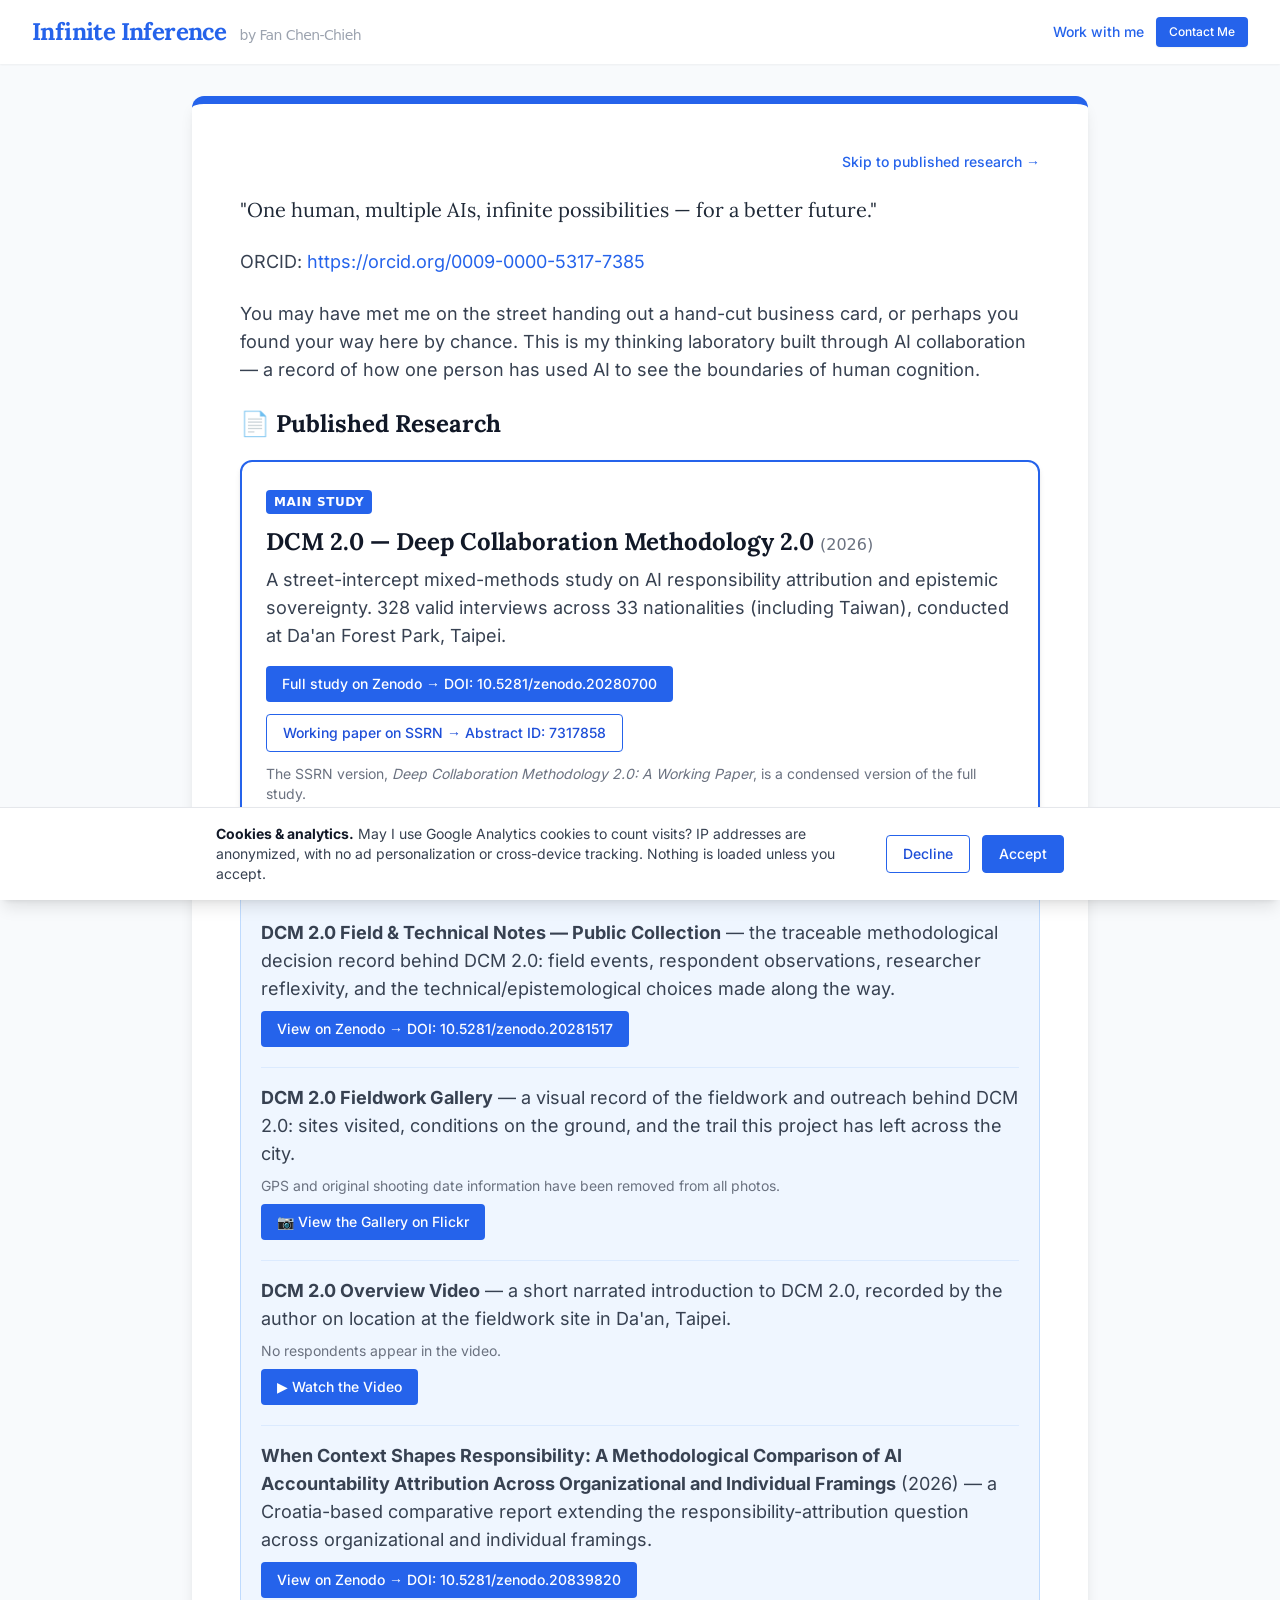
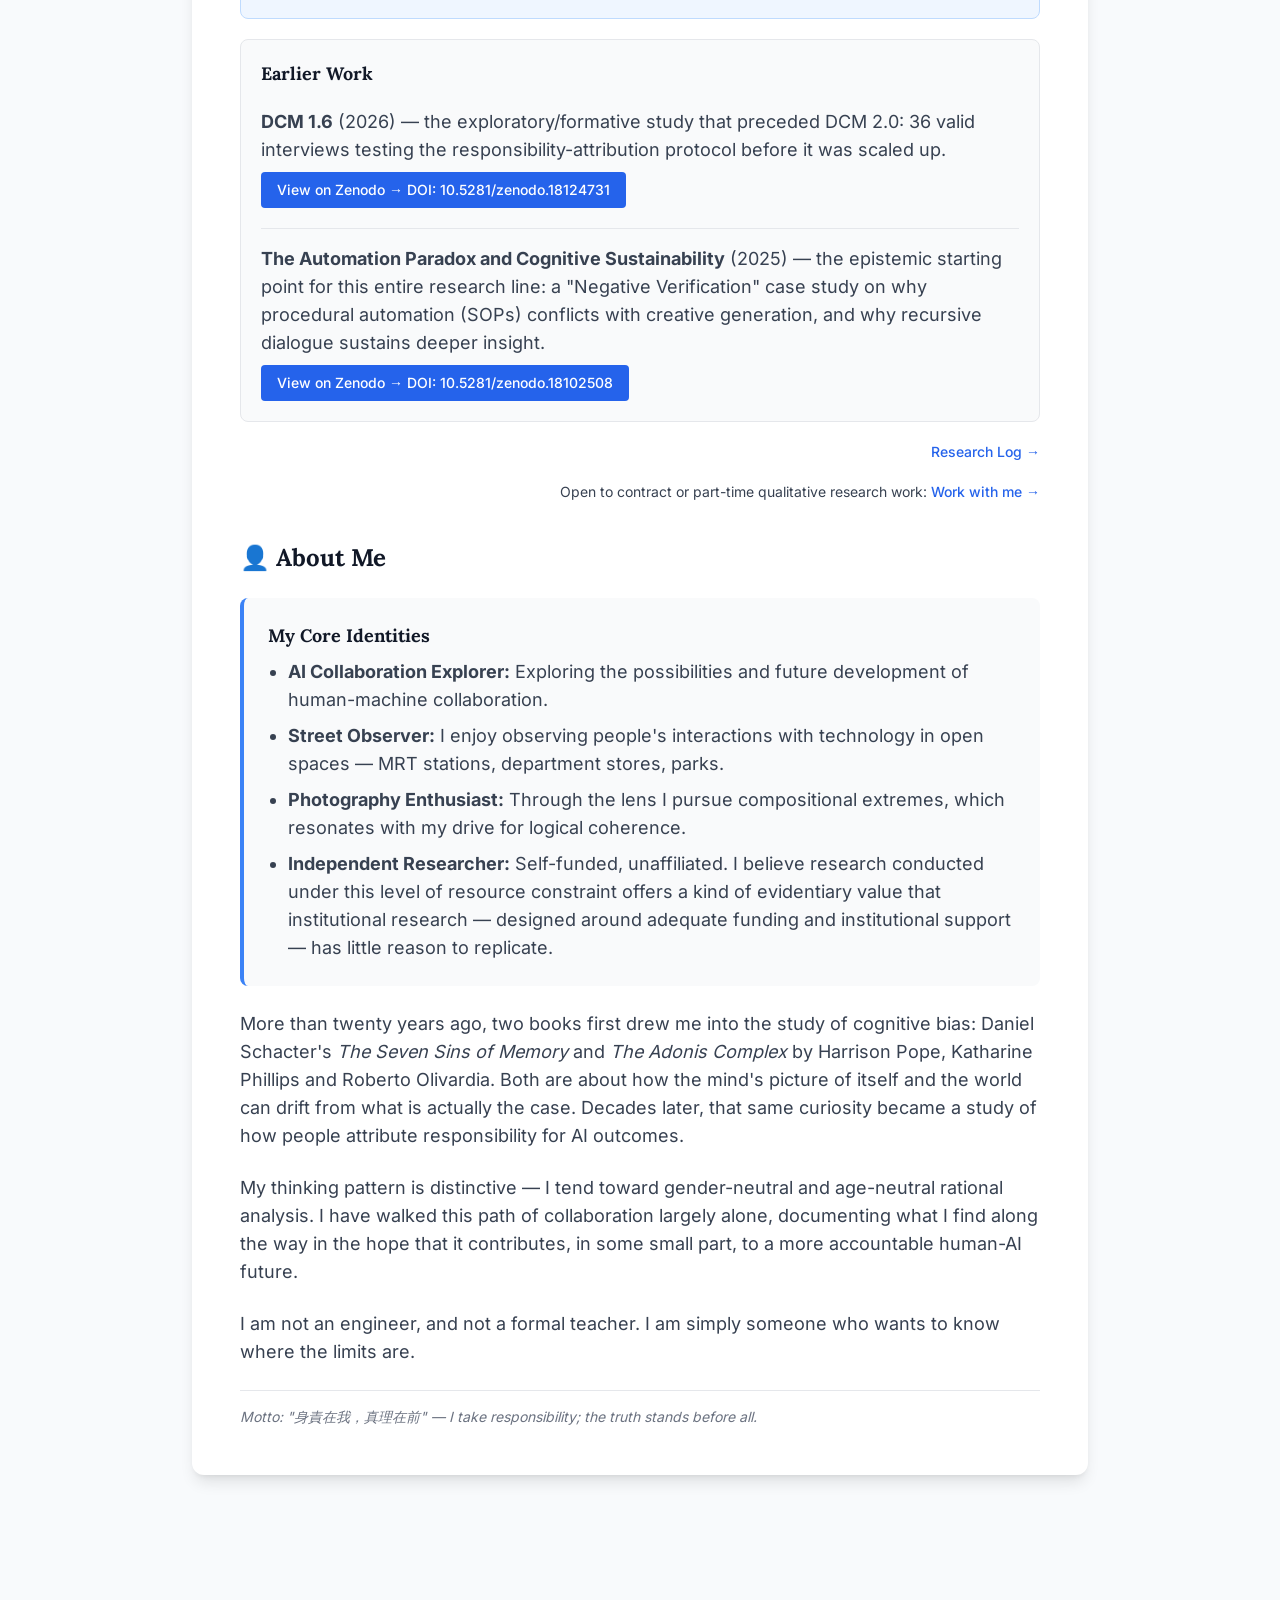
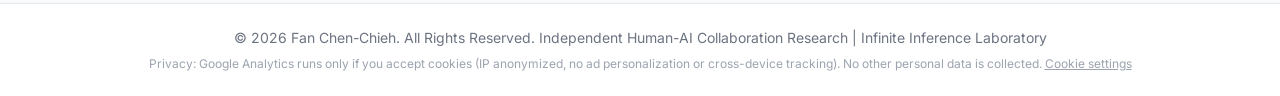
==== commit dde58674: "Self-host Lora and Inter fonts, tighten CSP to 'self' Co-Authored-By: Claude Sonnet 5.5 <noreply@ant" ====
--- a/index.html
+++ b/index.html
@@ -17,8 +17,8 @@
     <meta http-equiv="Content-Security-Policy" content="
         default-src 'self';
         script-src 'self' https://www.googletagmanager.com;
-        style-src 'self' https://fonts.googleapis.com;
-        font-src https://fonts.gstatic.com;
+        style-src 'self';
+        font-src 'self';
         img-src 'self' data:;
         connect-src 'self' https://www.googletagmanager.com https://www.google-analytics.com https://*.google-analytics.com https://*.analytics.google.com;
         base-uri 'self';
@@ -128,9 +128,8 @@
     <!-- Tailwind 已自架:styles.css 由 GitHub Actions 從 src/input.css 自動 build 出來,
          不再依賴 cdn.tailwindcss.com,也不需要處理跨網域 SRI 的問題。 -->
     <link rel="stylesheet" href="styles.css">
-    <link rel="preconnect" href="https://fonts.googleapis.com">
-    <link rel="preconnect" href="https://fonts.gstatic.com" crossorigin>
-    <link href="https://fonts.googleapis.com/css2?family=Lora:wght@400;700&family=Inter:wght@400;500;700&display=swap" rel="stylesheet">
+    <link rel="preload" href="fonts/lora-latin-wght-normal.woff2" as="font" type="font/woff2" crossorigin>
+    <link rel="preload" href="fonts/inter-latin-wght-normal.woff2" as="font" type="font/woff2" crossorigin>
     <!-- Cookie 同意 + Google Analytics:GA 只在訪客按下 Accept 後才載入(見 consent.js)。
          同源外部檔案,CSP 的 script-src 'self' 已放行,不需要雜湊值。 -->
     <script src="consent.js" defer></script>
--- a/styles.css
+++ b/styles.css
@@ -1 +1 @@
-*,:after,:before{--tw-border-spacing-x:0;--tw-border-spacing-y:0;--tw-translate-x:0;--tw-translate-y:0;--tw-rotate:0;--tw-skew-x:0;--tw-skew-y:0;--tw-scale-x:1;--tw-scale-y:1;--tw-pan-x: ;--tw-pan-y: ;--tw-pinch-zoom: ;--tw-scroll-snap-strictness:proximity;--tw-gradient-from-position: ;--tw-gradient-via-position: ;--tw-gradient-to-position: ;--tw-ordinal: ;--tw-slashed-zero: ;--tw-numeric-figure: ;--tw-numeric-spacing: ;--tw-numeric-fraction: ;--tw-ring-inset: ;--tw-ring-offset-width:0px;--tw-ring-offset-color:#fff;--tw-ring-color:rgba(59,130,246,.5);--tw-ring-offset-shadow:0 0 #0000;--tw-ring-shadow:0 0 #0000;--tw-shadow:0 0 #0000;--tw-shadow-colored:0 0 #0000;--tw-blur: ;--tw-brightness: ;--tw-contrast: ;--tw-grayscale: ;--tw-hue-rotate: ;--tw-invert: ;--tw-saturate: ;--tw-sepia: ;--tw-drop-shadow: ;--tw-backdrop-blur: ;--tw-backdrop-brightness: ;--tw-backdrop-contrast: ;--tw-backdrop-grayscale: ;--tw-backdrop-hue-rotate: ;--tw-backdrop-invert: ;--tw-backdrop-opacity: ;--tw-backdrop-saturate: ;--tw-backdrop-sepia: ;--tw-contain-size: ;--tw-contain-layout: ;--tw-contain-paint: ;--tw-contain-style: }::backdrop{--tw-border-spacing-x:0;--tw-border-spacing-y:0;--tw-translate-x:0;--tw-translate-y:0;--tw-rotate:0;--tw-skew-x:0;--tw-skew-y:0;--tw-scale-x:1;--tw-scale-y:1;--tw-pan-x: ;--tw-pan-y: ;--tw-pinch-zoom: ;--tw-scroll-snap-strictness:proximity;--tw-gradient-from-position: ;--tw-gradient-via-position: ;--tw-gradient-to-position: ;--tw-ordinal: ;--tw-slashed-zero: ;--tw-numeric-figure: ;--tw-numeric-spacing: ;--tw-numeric-fraction: ;--tw-ring-inset: ;--tw-ring-offset-width:0px;--tw-ring-offset-color:#fff;--tw-ring-color:rgba(59,130,246,.5);--tw-ring-offset-shadow:0 0 #0000;--tw-ring-shadow:0 0 #0000;--tw-shadow:0 0 #0000;--tw-shadow-colored:0 0 #0000;--tw-blur: ;--tw-brightness: ;--tw-contrast: ;--tw-grayscale: ;--tw-hue-rotate: ;--tw-invert: ;--tw-saturate: ;--tw-sepia: ;--tw-drop-shadow: ;--tw-backdrop-blur: ;--tw-backdrop-brightness: ;--tw-backdrop-contrast: ;--tw-backdrop-grayscale: ;--tw-backdrop-hue-rotate: ;--tw-backdrop-invert: ;--tw-backdrop-opacity: ;--tw-backdrop-saturate: ;--tw-backdrop-sepia: ;--tw-contain-size: ;--tw-contain-layout: ;--tw-contain-paint: ;--tw-contain-style: }/*! tailwindcss v3.4.17 | MIT License | https://tailwindcss.com*/*,:after,:before{box-sizing:border-box;border:0 solid #e5e7eb}:after,:before{--tw-content:""}:host,html{line-height:1.5;-webkit-text-size-adjust:100%;-moz-tab-size:4;-o-tab-size:4;tab-size:4;font-family:ui-sans-serif,system-ui,sans-serif,Apple Color Emoji,Segoe UI Emoji,Segoe UI Symbol,Noto Color Emoji;font-feature-settings:normal;font-variation-settings:normal;-webkit-tap-highlight-color:transparent}body{margin:0;line-height:inherit}hr{height:0;color:inherit;border-top-width:1px}abbr:where([title]){-webkit-text-decoration:underline dotted;text-decoration:underline dotted}h1,h2,h3,h4,h5,h6{font-size:inherit;font-weight:inherit}a{color:inherit;text-decoration:inherit}b,strong{font-weight:bolder}code,kbd,pre,samp{font-family:ui-monospace,SFMono-Regular,Menlo,Monaco,Consolas,Liberation Mono,Courier New,monospace;font-feature-settings:normal;font-variation-settings:normal;font-size:1em}small{font-size:80%}sub,sup{font-size:75%;line-height:0;position:relative;vertical-align:baseline}sub{bottom:-.25em}sup{top:-.5em}table{text-indent:0;border-color:inherit;border-collapse:collapse}button,input,optgroup,select,textarea{font-family:inherit;font-feature-settings:inherit;font-variation-settings:inherit;font-size:100%;font-weight:inherit;line-height:inherit;letter-spacing:inherit;color:inherit;margin:0;padding:0}button,select{text-transform:none}button,input:where([type=button]),input:where([type=reset]),input:where([type=submit]){-webkit-appearance:button;background-color:transparent;background-image:none}:-moz-focusring{outline:auto}:-moz-ui-invalid{box-shadow:none}progress{vertical-align:baseline}::-webkit-inner-spin-button,::-webkit-outer-spin-button{height:auto}[type=search]{-webkit-appearance:textfield;outline-offset:-2px}::-webkit-search-decoration{-webkit-appearance:none}::-webkit-file-upload-button{-webkit-appearance:button;font:inherit}summary{display:list-item}blockquote,dd,dl,figure,h1,h2,h3,h4,h5,h6,hr,p,pre{margin:0}fieldset{margin:0}fieldset,legend{padding:0}menu,ol,ul{list-style:none;margin:0;padding:0}dialog{padding:0}textarea{resize:vertical}input::-moz-placeholder,textarea::-moz-placeholder{opacity:1;color:#9ca3af}input::placeholder,textarea::placeholder{opacity:1;color:#9ca3af}[role=button],button{cursor:pointer}:disabled{cursor:default}audio,canvas,embed,iframe,img,object,svg,video{display:block;vertical-align:middle}img,video{max-width:100%;height:auto}[hidden]:where(:not([hidden=until-found])){display:none}.pointer-events-none{pointer-events:none}.fixed{position:fixed}.absolute{position:absolute}.relative{position:relative}.sticky{position:sticky}.inset-x-0{left:0;right:0}.-left-2{left:-.5rem}.bottom-0{bottom:0}.bottom-6{bottom:1.5rem}.right-6{right:1.5rem}.top-0{top:0}.top-2{top:.5rem}.z-10{z-index:10}.z-20{z-index:20}.z-30{z-index:30}.mx-auto{margin-left:auto;margin-right:auto}.mb-2{margin-bottom:.5rem}.mb-3{margin-bottom:.75rem}.mb-4{margin-bottom:1rem}.ml-2{margin-left:.5rem}.ml-5{margin-left:1.25rem}.mr-2{margin-right:.5rem}.mt-1{margin-top:.25rem}.mt-12{margin-top:3rem}.mt-2{margin-top:.5rem}.mt-3{margin-top:.75rem}.inline-block{display:inline-block}.inline{display:inline}.flex{display:flex}.inline-flex{display:inline-flex}.hidden{display:none}.h-3\.5{height:.875rem}.h-6{height:1.5rem}.min-h-screen{min-height:100vh}.w-3\.5{width:.875rem}.w-6{width:1.5rem}.max-w-4xl{max-width:56rem}.max-w-7xl{max-width:80rem}.flex-1{flex:1 1 0%}.shrink-0{flex-shrink:0}.scroll-mt-20{scroll-margin-top:5rem}.list-disc{list-style-type:disc}.flex-col{flex-direction:column}.items-center{align-items:center}.justify-between{justify-content:space-between}.gap-2{gap:.5rem}.gap-3{gap:.75rem}.space-y-2>:not([hidden])~:not([hidden]){--tw-space-y-reverse:0;margin-top:calc(.5rem*(1 - var(--tw-space-y-reverse)));margin-bottom:calc(.5rem*var(--tw-space-y-reverse))}.space-y-4>:not([hidden])~:not([hidden]){--tw-space-y-reverse:0;margin-top:calc(1rem*(1 - var(--tw-space-y-reverse)));margin-bottom:calc(1rem*var(--tw-space-y-reverse))}.space-y-5>:not([hidden])~:not([hidden]){--tw-space-y-reverse:0;margin-top:calc(1.25rem*(1 - var(--tw-space-y-reverse)));margin-bottom:calc(1.25rem*var(--tw-space-y-reverse))}.space-y-6>:not([hidden])~:not([hidden]){--tw-space-y-reverse:0;margin-top:calc(1.5rem*(1 - var(--tw-space-y-reverse)));margin-bottom:calc(1.5rem*var(--tw-space-y-reverse))}.rounded{border-radius:.25rem}.rounded-full{border-radius:9999px}.rounded-lg{border-radius:.5rem}.rounded-xl{border-radius:.75rem}.border{border-width:1px}.border-2{border-width:2px}.border-l-2{border-left-width:2px}.border-l-4{border-left-width:4px}.border-t{border-top-width:1px}.border-t-8{border-top-width:8px}.border-blue-100{--tw-border-opacity:1;border-color:rgb(219 234 254/var(--tw-border-opacity,1))}.border-blue-200{--tw-border-opacity:1;border-color:rgb(191 219 254/var(--tw-border-opacity,1))}.border-blue-500{--tw-border-opacity:1;border-color:rgb(59 130 246/var(--tw-border-opacity,1))}.border-blue-600{--tw-border-opacity:1;border-color:rgb(37 99 235/var(--tw-border-opacity,1))}.border-gray-200{--tw-border-opacity:1;border-color:rgb(229 231 235/var(--tw-border-opacity,1))}.border-gray-400{--tw-border-opacity:1;border-color:rgb(156 163 175/var(--tw-border-opacity,1))}.border-transparent{border-color:transparent}.bg-blue-50{--tw-bg-opacity:1;background-color:rgb(239 246 255/var(--tw-bg-opacity,1))}.bg-blue-600{--tw-bg-opacity:1;background-color:rgb(37 99 235/var(--tw-bg-opacity,1))}.bg-gray-200{--tw-bg-opacity:1;background-color:rgb(229 231 235/var(--tw-bg-opacity,1))}.bg-gray-50{--tw-bg-opacity:1;background-color:rgb(249 250 251/var(--tw-bg-opacity,1))}.bg-gray-800{--tw-bg-opacity:1;background-color:rgb(31 41 55/var(--tw-bg-opacity,1))}.bg-white{--tw-bg-opacity:1;background-color:rgb(255 255 255/var(--tw-bg-opacity,1))}.p-3{padding:.75rem}.p-4{padding:1rem}.p-5{padding:1.25rem}.p-6{padding:1.5rem}.px-2{padding-left:.5rem;padding-right:.5rem}.px-3{padding-left:.75rem;padding-right:.75rem}.px-4{padding-left:1rem;padding-right:1rem}.py-0\.5{padding-top:.125rem;padding-bottom:.125rem}.py-1{padding-top:.25rem;padding-bottom:.25rem}.py-1\.5{padding-top:.375rem;padding-bottom:.375rem}.py-2{padding-top:.5rem;padding-bottom:.5rem}.py-4{padding-top:1rem;padding-bottom:1rem}.py-6{padding-top:1.5rem;padding-bottom:1.5rem}.py-8{padding-top:2rem;padding-bottom:2rem}.pb-20{padding-bottom:5rem}.pl-6{padding-left:1.5rem}.pt-4{padding-top:1rem}.text-center{text-align:center}.text-right{text-align:right}.font-sans{font-family:ui-sans-serif,system-ui,sans-serif,Apple Color Emoji,Segoe UI Emoji,Segoe UI Symbol,Noto Color Emoji}.font-serif{font-family:ui-serif,Georgia,Cambria,Times New Roman,Times,serif}.text-3xl{font-size:1.875rem;line-height:2.25rem}.text-base{font-size:1rem;line-height:1.5rem}.text-sm{font-size:.875rem;line-height:1.25rem}.text-xl{font-size:1.25rem;line-height:1.75rem}.text-xs{font-size:.75rem;line-height:1rem}.font-bold{font-weight:700}.font-medium{font-weight:500}.font-normal{font-weight:400}.uppercase{text-transform:uppercase}.italic{font-style:italic}.leading-relaxed{line-height:1.625}.tracking-tight{letter-spacing:-.025em}.tracking-wider{letter-spacing:.05em}.text-blue-600{--tw-text-opacity:1;color:rgb(37 99 235/var(--tw-text-opacity,1))}.text-blue-700{--tw-text-opacity:1;color:rgb(29 78 216/var(--tw-text-opacity,1))}.text-blue-900{--tw-text-opacity:1;color:rgb(30 58 138/var(--tw-text-opacity,1))}.text-gray-400{--tw-text-opacity:1;color:rgb(156 163 175/var(--tw-text-opacity,1))}.text-gray-500{--tw-text-opacity:1;color:rgb(107 114 128/var(--tw-text-opacity,1))}.text-gray-600{--tw-text-opacity:1;color:rgb(75 85 99/var(--tw-text-opacity,1))}.text-gray-700{--tw-text-opacity:1;color:rgb(55 65 81/var(--tw-text-opacity,1))}.text-gray-800{--tw-text-opacity:1;color:rgb(31 41 55/var(--tw-text-opacity,1))}.text-gray-900{--tw-text-opacity:1;color:rgb(17 24 39/var(--tw-text-opacity,1))}.text-white{--tw-text-opacity:1;color:rgb(255 255 255/var(--tw-text-opacity,1))}.underline{text-decoration-line:underline}.opacity-0{opacity:0}.shadow-lg{--tw-shadow:0 10px 15px -3px rgba(0,0,0,.1),0 4px 6px -4px rgba(0,0,0,.1);--tw-shadow-colored:0 10px 15px -3px var(--tw-shadow-color),0 4px 6px -4px var(--tw-shadow-color)}.shadow-lg,.shadow-md{box-shadow:var(--tw-ring-offset-shadow,0 0 #0000),var(--tw-ring-shadow,0 0 #0000),var(--tw-shadow)}.shadow-md{--tw-shadow:0 4px 6px -1px rgba(0,0,0,.1),0 2px 4px -2px rgba(0,0,0,.1);--tw-shadow-colored:0 4px 6px -1px var(--tw-shadow-color),0 2px 4px -2px var(--tw-shadow-color)}.shadow-sm{--tw-shadow:0 1px 2px 0 rgba(0,0,0,.05);--tw-shadow-colored:0 1px 2px 0 var(--tw-shadow-color);box-shadow:var(--tw-ring-offset-shadow,0 0 #0000),var(--tw-ring-shadow,0 0 #0000),var(--tw-shadow)}.transition-colors{transition-property:color,background-color,border-color,text-decoration-color,fill,stroke;transition-timing-function:cubic-bezier(.4,0,.2,1);transition-duration:.15s}.transition-opacity{transition-property:opacity;transition-timing-function:cubic-bezier(.4,0,.2,1);transition-duration:.15s}.duration-300{transition-duration:.3s}body{font-family:Inter,sans-serif;background-color:#f8fafc;color:#334155;scroll-behavior:smooth}.font-serif,h1,h2,h3,h4{font-family:Lora,serif}.hover\:bg-blue-50:hover{--tw-bg-opacity:1;background-color:rgb(239 246 255/var(--tw-bg-opacity,1))}.hover\:bg-blue-700:hover{--tw-bg-opacity:1;background-color:rgb(29 78 216/var(--tw-bg-opacity,1))}.hover\:bg-gray-700:hover{--tw-bg-opacity:1;background-color:rgb(55 65 81/var(--tw-bg-opacity,1))}.hover\:text-blue-700:hover{--tw-text-opacity:1;color:rgb(29 78 216/var(--tw-text-opacity,1))}.hover\:text-gray-600:hover{--tw-text-opacity:1;color:rgb(75 85 99/var(--tw-text-opacity,1))}.hover\:underline:hover{text-decoration-line:underline}@media (min-width:640px){.sm\:inline{display:inline}.sm\:hidden{display:none}.sm\:flex-none{flex:none}.sm\:flex-row{flex-direction:row}.sm\:flex-wrap{flex-wrap:wrap}.sm\:items-center{align-items:center}.sm\:gap-6{gap:1.5rem}.sm\:p-12{padding:3rem}.sm\:p-6{padding:1.5rem}.sm\:px-6{padding-left:1.5rem;padding-right:1.5rem}.sm\:text-2xl{font-size:1.5rem;line-height:2rem}.sm\:text-4xl{font-size:2.25rem;line-height:2.5rem}.sm\:text-lg{font-size:1.125rem;line-height:1.75rem}}@media (min-width:1024px){.lg\:px-8{padding-left:2rem;padding-right:2rem}}+*,:after,:before{--tw-border-spacing-x:0;--tw-border-spacing-y:0;--tw-translate-x:0;--tw-translate-y:0;--tw-rotate:0;--tw-skew-x:0;--tw-skew-y:0;--tw-scale-x:1;--tw-scale-y:1;--tw-pan-x: ;--tw-pan-y: ;--tw-pinch-zoom: ;--tw-scroll-snap-strictness:proximity;--tw-gradient-from-position: ;--tw-gradient-via-position: ;--tw-gradient-to-position: ;--tw-ordinal: ;--tw-slashed-zero: ;--tw-numeric-figure: ;--tw-numeric-spacing: ;--tw-numeric-fraction: ;--tw-ring-inset: ;--tw-ring-offset-width:0px;--tw-ring-offset-color:#fff;--tw-ring-color:rgba(59,130,246,.5);--tw-ring-offset-shadow:0 0 #0000;--tw-ring-shadow:0 0 #0000;--tw-shadow:0 0 #0000;--tw-shadow-colored:0 0 #0000;--tw-blur: ;--tw-brightness: ;--tw-contrast: ;--tw-grayscale: ;--tw-hue-rotate: ;--tw-invert: ;--tw-saturate: ;--tw-sepia: ;--tw-drop-shadow: ;--tw-backdrop-blur: ;--tw-backdrop-brightness: ;--tw-backdrop-contrast: ;--tw-backdrop-grayscale: ;--tw-backdrop-hue-rotate: ;--tw-backdrop-invert: ;--tw-backdrop-opacity: ;--tw-backdrop-saturate: ;--tw-backdrop-sepia: ;--tw-contain-size: ;--tw-contain-layout: ;--tw-contain-paint: ;--tw-contain-style: }::backdrop{--tw-border-spacing-x:0;--tw-border-spacing-y:0;--tw-translate-x:0;--tw-translate-y:0;--tw-rotate:0;--tw-skew-x:0;--tw-skew-y:0;--tw-scale-x:1;--tw-scale-y:1;--tw-pan-x: ;--tw-pan-y: ;--tw-pinch-zoom: ;--tw-scroll-snap-strictness:proximity;--tw-gradient-from-position: ;--tw-gradient-via-position: ;--tw-gradient-to-position: ;--tw-ordinal: ;--tw-slashed-zero: ;--tw-numeric-figure: ;--tw-numeric-spacing: ;--tw-numeric-fraction: ;--tw-ring-inset: ;--tw-ring-offset-width:0px;--tw-ring-offset-color:#fff;--tw-ring-color:rgba(59,130,246,.5);--tw-ring-offset-shadow:0 0 #0000;--tw-ring-shadow:0 0 #0000;--tw-shadow:0 0 #0000;--tw-shadow-colored:0 0 #0000;--tw-blur: ;--tw-brightness: ;--tw-contrast: ;--tw-grayscale: ;--tw-hue-rotate: ;--tw-invert: ;--tw-saturate: ;--tw-sepia: ;--tw-drop-shadow: ;--tw-backdrop-blur: ;--tw-backdrop-brightness: ;--tw-backdrop-contrast: ;--tw-backdrop-grayscale: ;--tw-backdrop-hue-rotate: ;--tw-backdrop-invert: ;--tw-backdrop-opacity: ;--tw-backdrop-saturate: ;--tw-backdrop-sepia: ;--tw-contain-size: ;--tw-contain-layout: ;--tw-contain-paint: ;--tw-contain-style: }/*! tailwindcss v3.4.17 | MIT License | https://tailwindcss.com*/*,:after,:before{box-sizing:border-box;border:0 solid #e5e7eb}:after,:before{--tw-content:""}:host,html{line-height:1.5;-webkit-text-size-adjust:100%;-moz-tab-size:4;-o-tab-size:4;tab-size:4;font-family:ui-sans-serif,system-ui,sans-serif,Apple Color Emoji,Segoe UI Emoji,Segoe UI Symbol,Noto Color Emoji;font-feature-settings:normal;font-variation-settings:normal;-webkit-tap-highlight-color:transparent}body{margin:0;line-height:inherit}hr{height:0;color:inherit;border-top-width:1px}abbr:where([title]){-webkit-text-decoration:underline dotted;text-decoration:underline dotted}h1,h2,h3,h4,h5,h6{font-size:inherit;font-weight:inherit}a{color:inherit;text-decoration:inherit}b,strong{font-weight:bolder}code,kbd,pre,samp{font-family:ui-monospace,SFMono-Regular,Menlo,Monaco,Consolas,Liberation Mono,Courier New,monospace;font-feature-settings:normal;font-variation-settings:normal;font-size:1em}small{font-size:80%}sub,sup{font-size:75%;line-height:0;position:relative;vertical-align:baseline}sub{bottom:-.25em}sup{top:-.5em}table{text-indent:0;border-color:inherit;border-collapse:collapse}button,input,optgroup,select,textarea{font-family:inherit;font-feature-settings:inherit;font-variation-settings:inherit;font-size:100%;font-weight:inherit;line-height:inherit;letter-spacing:inherit;color:inherit;margin:0;padding:0}button,select{text-transform:none}button,input:where([type=button]),input:where([type=reset]),input:where([type=submit]){-webkit-appearance:button;background-color:transparent;background-image:none}:-moz-focusring{outline:auto}:-moz-ui-invalid{box-shadow:none}progress{vertical-align:baseline}::-webkit-inner-spin-button,::-webkit-outer-spin-button{height:auto}[type=search]{-webkit-appearance:textfield;outline-offset:-2px}::-webkit-search-decoration{-webkit-appearance:none}::-webkit-file-upload-button{-webkit-appearance:button;font:inherit}summary{display:list-item}blockquote,dd,dl,figure,h1,h2,h3,h4,h5,h6,hr,p,pre{margin:0}fieldset{margin:0}fieldset,legend{padding:0}menu,ol,ul{list-style:none;margin:0;padding:0}dialog{padding:0}textarea{resize:vertical}input::-moz-placeholder,textarea::-moz-placeholder{opacity:1;color:#9ca3af}input::placeholder,textarea::placeholder{opacity:1;color:#9ca3af}[role=button],button{cursor:pointer}:disabled{cursor:default}audio,canvas,embed,iframe,img,object,svg,video{display:block;vertical-align:middle}img,video{max-width:100%;height:auto}[hidden]:where(:not([hidden=until-found])){display:none}.pointer-events-none{pointer-events:none}.fixed{position:fixed}.absolute{position:absolute}.relative{position:relative}.sticky{position:sticky}.inset-x-0{left:0;right:0}.-left-2{left:-.5rem}.bottom-0{bottom:0}.bottom-6{bottom:1.5rem}.right-6{right:1.5rem}.top-0{top:0}.top-2{top:.5rem}.z-10{z-index:10}.z-20{z-index:20}.z-30{z-index:30}.mx-auto{margin-left:auto;margin-right:auto}.mb-2{margin-bottom:.5rem}.mb-3{margin-bottom:.75rem}.mb-4{margin-bottom:1rem}.ml-2{margin-left:.5rem}.ml-5{margin-left:1.25rem}.mr-2{margin-right:.5rem}.mt-1{margin-top:.25rem}.mt-12{margin-top:3rem}.mt-2{margin-top:.5rem}.mt-3{margin-top:.75rem}.inline-block{display:inline-block}.inline{display:inline}.flex{display:flex}.inline-flex{display:inline-flex}.hidden{display:none}.h-3\.5{height:.875rem}.h-6{height:1.5rem}.min-h-screen{min-height:100vh}.w-3\.5{width:.875rem}.w-6{width:1.5rem}.max-w-4xl{max-width:56rem}.max-w-7xl{max-width:80rem}.flex-1{flex:1 1 0%}.shrink-0{flex-shrink:0}.scroll-mt-20{scroll-margin-top:5rem}.list-disc{list-style-type:disc}.flex-col{flex-direction:column}.items-center{align-items:center}.justify-between{justify-content:space-between}.gap-2{gap:.5rem}.gap-3{gap:.75rem}.space-y-2>:not([hidden])~:not([hidden]){--tw-space-y-reverse:0;margin-top:calc(.5rem*(1 - var(--tw-space-y-reverse)));margin-bottom:calc(.5rem*var(--tw-space-y-reverse))}.space-y-4>:not([hidden])~:not([hidden]){--tw-space-y-reverse:0;margin-top:calc(1rem*(1 - var(--tw-space-y-reverse)));margin-bottom:calc(1rem*var(--tw-space-y-reverse))}.space-y-5>:not([hidden])~:not([hidden]){--tw-space-y-reverse:0;margin-top:calc(1.25rem*(1 - var(--tw-space-y-reverse)));margin-bottom:calc(1.25rem*var(--tw-space-y-reverse))}.space-y-6>:not([hidden])~:not([hidden]){--tw-space-y-reverse:0;margin-top:calc(1.5rem*(1 - var(--tw-space-y-reverse)));margin-bottom:calc(1.5rem*var(--tw-space-y-reverse))}.rounded{border-radius:.25rem}.rounded-full{border-radius:9999px}.rounded-lg{border-radius:.5rem}.rounded-xl{border-radius:.75rem}.border{border-width:1px}.border-2{border-width:2px}.border-l-2{border-left-width:2px}.border-l-4{border-left-width:4px}.border-t{border-top-width:1px}.border-t-8{border-top-width:8px}.border-blue-100{--tw-border-opacity:1;border-color:rgb(219 234 254/var(--tw-border-opacity,1))}.border-blue-200{--tw-border-opacity:1;border-color:rgb(191 219 254/var(--tw-border-opacity,1))}.border-blue-500{--tw-border-opacity:1;border-color:rgb(59 130 246/var(--tw-border-opacity,1))}.border-blue-600{--tw-border-opacity:1;border-color:rgb(37 99 235/var(--tw-border-opacity,1))}.border-gray-200{--tw-border-opacity:1;border-color:rgb(229 231 235/var(--tw-border-opacity,1))}.border-gray-400{--tw-border-opacity:1;border-color:rgb(156 163 175/var(--tw-border-opacity,1))}.border-transparent{border-color:transparent}.bg-blue-50{--tw-bg-opacity:1;background-color:rgb(239 246 255/var(--tw-bg-opacity,1))}.bg-blue-600{--tw-bg-opacity:1;background-color:rgb(37 99 235/var(--tw-bg-opacity,1))}.bg-gray-200{--tw-bg-opacity:1;background-color:rgb(229 231 235/var(--tw-bg-opacity,1))}.bg-gray-50{--tw-bg-opacity:1;background-color:rgb(249 250 251/var(--tw-bg-opacity,1))}.bg-gray-800{--tw-bg-opacity:1;background-color:rgb(31 41 55/var(--tw-bg-opacity,1))}.bg-white{--tw-bg-opacity:1;background-color:rgb(255 255 255/var(--tw-bg-opacity,1))}.p-3{padding:.75rem}.p-4{padding:1rem}.p-5{padding:1.25rem}.p-6{padding:1.5rem}.px-2{padding-left:.5rem;padding-right:.5rem}.px-3{padding-left:.75rem;padding-right:.75rem}.px-4{padding-left:1rem;padding-right:1rem}.py-0\.5{padding-top:.125rem;padding-bottom:.125rem}.py-1{padding-top:.25rem;padding-bottom:.25rem}.py-1\.5{padding-top:.375rem;padding-bottom:.375rem}.py-2{padding-top:.5rem;padding-bottom:.5rem}.py-4{padding-top:1rem;padding-bottom:1rem}.py-6{padding-top:1.5rem;padding-bottom:1.5rem}.py-8{padding-top:2rem;padding-bottom:2rem}.pb-20{padding-bottom:5rem}.pl-6{padding-left:1.5rem}.pt-4{padding-top:1rem}.text-center{text-align:center}.text-right{text-align:right}.font-sans{font-family:ui-sans-serif,system-ui,sans-serif,Apple Color Emoji,Segoe UI Emoji,Segoe UI Symbol,Noto Color Emoji}.font-serif{font-family:ui-serif,Georgia,Cambria,Times New Roman,Times,serif}.text-3xl{font-size:1.875rem;line-height:2.25rem}.text-base{font-size:1rem;line-height:1.5rem}.text-sm{font-size:.875rem;line-height:1.25rem}.text-xl{font-size:1.25rem;line-height:1.75rem}.text-xs{font-size:.75rem;line-height:1rem}.font-bold{font-weight:700}.font-medium{font-weight:500}.font-normal{font-weight:400}.uppercase{text-transform:uppercase}.italic{font-style:italic}.leading-relaxed{line-height:1.625}.tracking-tight{letter-spacing:-.025em}.tracking-wider{letter-spacing:.05em}.text-blue-600{--tw-text-opacity:1;color:rgb(37 99 235/var(--tw-text-opacity,1))}.text-blue-700{--tw-text-opacity:1;color:rgb(29 78 216/var(--tw-text-opacity,1))}.text-blue-900{--tw-text-opacity:1;color:rgb(30 58 138/var(--tw-text-opacity,1))}.text-gray-400{--tw-text-opacity:1;color:rgb(156 163 175/var(--tw-text-opacity,1))}.text-gray-500{--tw-text-opacity:1;color:rgb(107 114 128/var(--tw-text-opacity,1))}.text-gray-600{--tw-text-opacity:1;color:rgb(75 85 99/var(--tw-text-opacity,1))}.text-gray-700{--tw-text-opacity:1;color:rgb(55 65 81/var(--tw-text-opacity,1))}.text-gray-800{--tw-text-opacity:1;color:rgb(31 41 55/var(--tw-text-opacity,1))}.text-gray-900{--tw-text-opacity:1;color:rgb(17 24 39/var(--tw-text-opacity,1))}.text-white{--tw-text-opacity:1;color:rgb(255 255 255/var(--tw-text-opacity,1))}.underline{text-decoration-line:underline}.opacity-0{opacity:0}.shadow-lg{--tw-shadow:0 10px 15px -3px rgba(0,0,0,.1),0 4px 6px -4px rgba(0,0,0,.1);--tw-shadow-colored:0 10px 15px -3px var(--tw-shadow-color),0 4px 6px -4px var(--tw-shadow-color)}.shadow-lg,.shadow-md{box-shadow:var(--tw-ring-offset-shadow,0 0 #0000),var(--tw-ring-shadow,0 0 #0000),var(--tw-shadow)}.shadow-md{--tw-shadow:0 4px 6px -1px rgba(0,0,0,.1),0 2px 4px -2px rgba(0,0,0,.1);--tw-shadow-colored:0 4px 6px -1px var(--tw-shadow-color),0 2px 4px -2px var(--tw-shadow-color)}.shadow-sm{--tw-shadow:0 1px 2px 0 rgba(0,0,0,.05);--tw-shadow-colored:0 1px 2px 0 var(--tw-shadow-color);box-shadow:var(--tw-ring-offset-shadow,0 0 #0000),var(--tw-ring-shadow,0 0 #0000),var(--tw-shadow)}.transition-colors{transition-property:color,background-color,border-color,text-decoration-color,fill,stroke;transition-timing-function:cubic-bezier(.4,0,.2,1);transition-duration:.15s}.transition-opacity{transition-property:opacity;transition-timing-function:cubic-bezier(.4,0,.2,1);transition-duration:.15s}.duration-300{transition-duration:.3s}@font-face{font-family:Lora;font-style:normal;font-weight:400 700;font-display:swap;src:url(fonts/lora-latin-wght-normal.woff2) format("woff2");unicode-range:u+00??,u+0131,u+0152-0153,u+02bb-02bc,u+02c6,u+02da,u+02dc,u+0304,u+0308,u+0329,u+2000-206f,u+20ac,u+2122,u+2191,u+2193,u+2212,u+2215,u+feff,u+fffd}@font-face{font-family:Inter;font-style:normal;font-weight:400 700;font-display:swap;src:url(fonts/inter-latin-wght-normal.woff2) format("woff2");unicode-range:u+00??,u+0131,u+0152-0153,u+02bb-02bc,u+02c6,u+02da,u+02dc,u+0304,u+0308,u+0329,u+2000-206f,u+20ac,u+2122,u+2191,u+2193,u+2212,u+2215,u+feff,u+fffd}body{font-family:Inter,sans-serif;background-color:#f8fafc;color:#334155;scroll-behavior:smooth}.font-serif,h1,h2,h3,h4{font-family:Lora,serif}.hover\:bg-blue-50:hover{--tw-bg-opacity:1;background-color:rgb(239 246 255/var(--tw-bg-opacity,1))}.hover\:bg-blue-700:hover{--tw-bg-opacity:1;background-color:rgb(29 78 216/var(--tw-bg-opacity,1))}.hover\:bg-gray-700:hover{--tw-bg-opacity:1;background-color:rgb(55 65 81/var(--tw-bg-opacity,1))}.hover\:text-blue-700:hover{--tw-text-opacity:1;color:rgb(29 78 216/var(--tw-text-opacity,1))}.hover\:text-gray-600:hover{--tw-text-opacity:1;color:rgb(75 85 99/var(--tw-text-opacity,1))}.hover\:underline:hover{text-decoration-line:underline}@media (min-width:640px){.sm\:inline{display:inline}.sm\:hidden{display:none}.sm\:flex-none{flex:none}.sm\:flex-row{flex-direction:row}.sm\:flex-wrap{flex-wrap:wrap}.sm\:items-center{align-items:center}.sm\:gap-6{gap:1.5rem}.sm\:p-12{padding:3rem}.sm\:p-6{padding:1.5rem}.sm\:px-6{padding-left:1.5rem;padding-right:1.5rem}.sm\:text-2xl{font-size:1.5rem;line-height:2rem}.sm\:text-4xl{font-size:2.25rem;line-height:2.5rem}.sm\:text-lg{font-size:1.125rem;line-height:1.75rem}}@media (min-width:1024px){.lg\:px-8{padding-left:2rem;padding-right:2rem}}
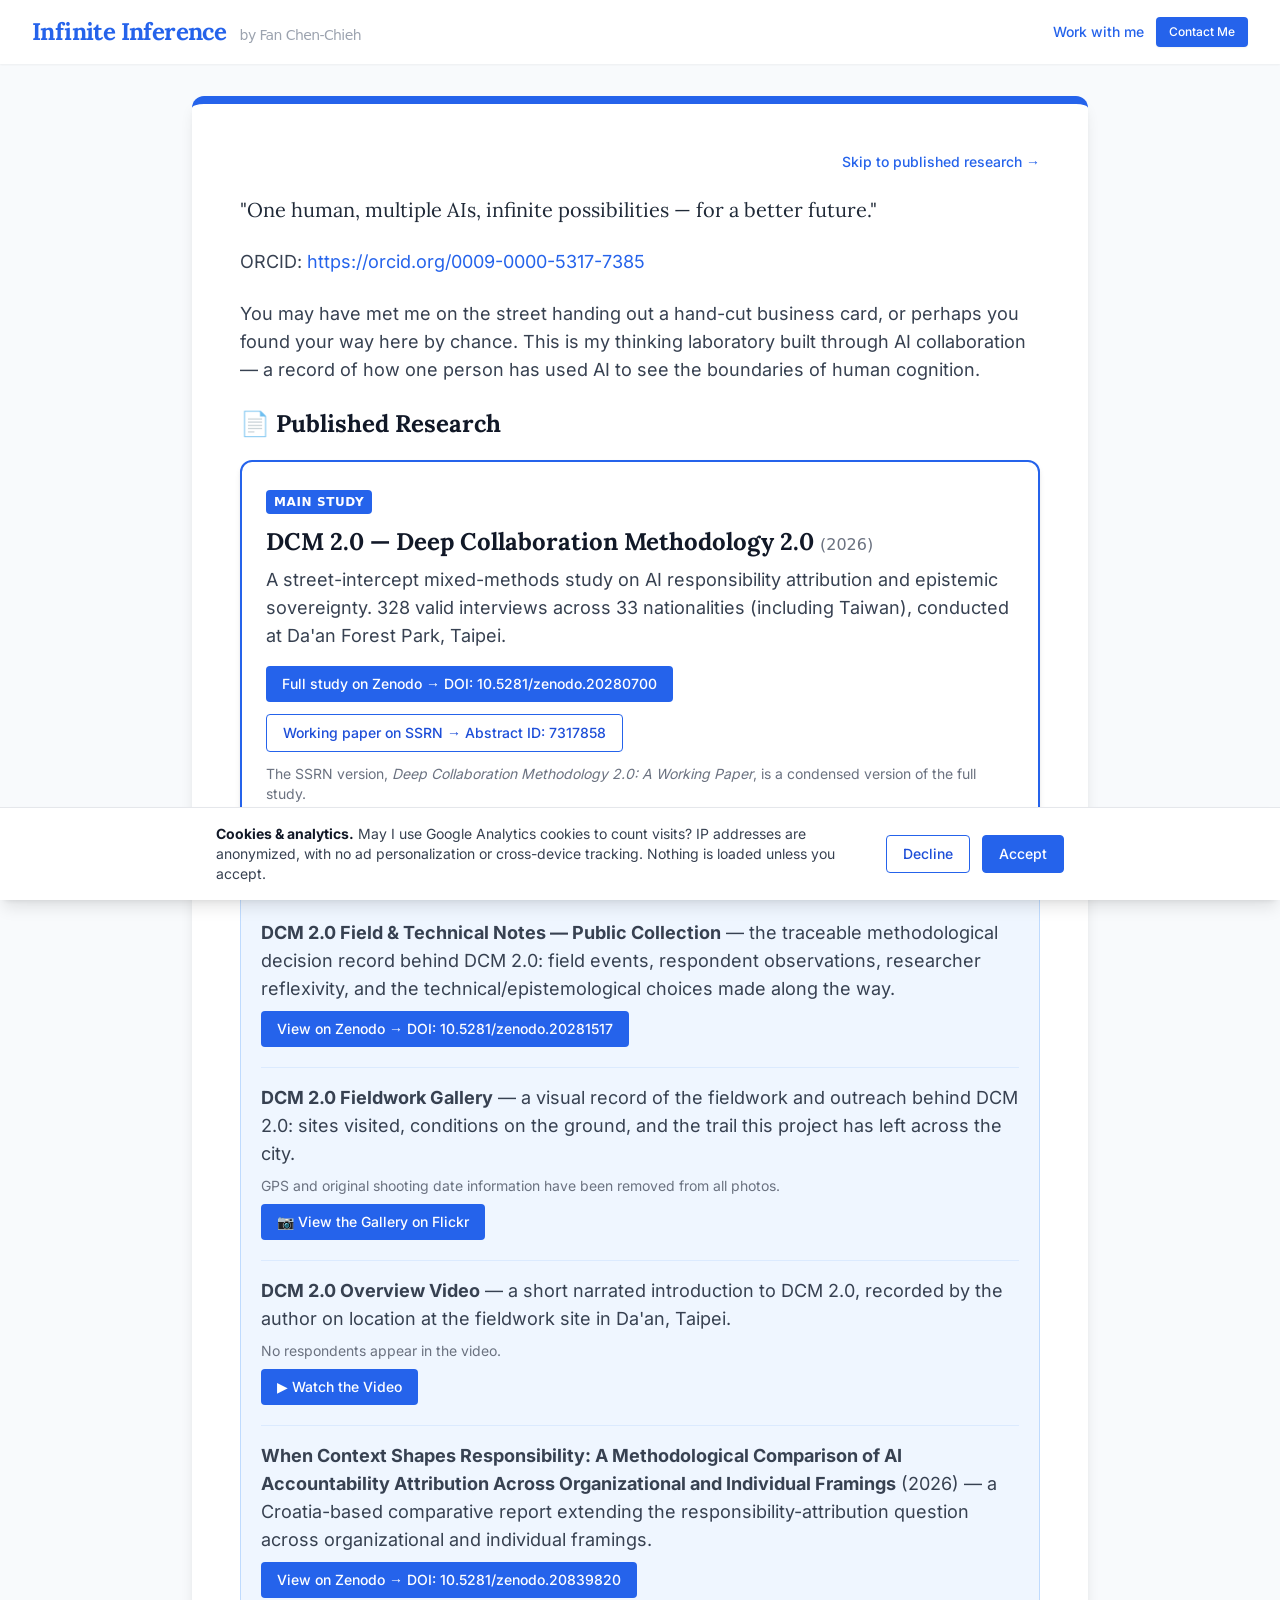
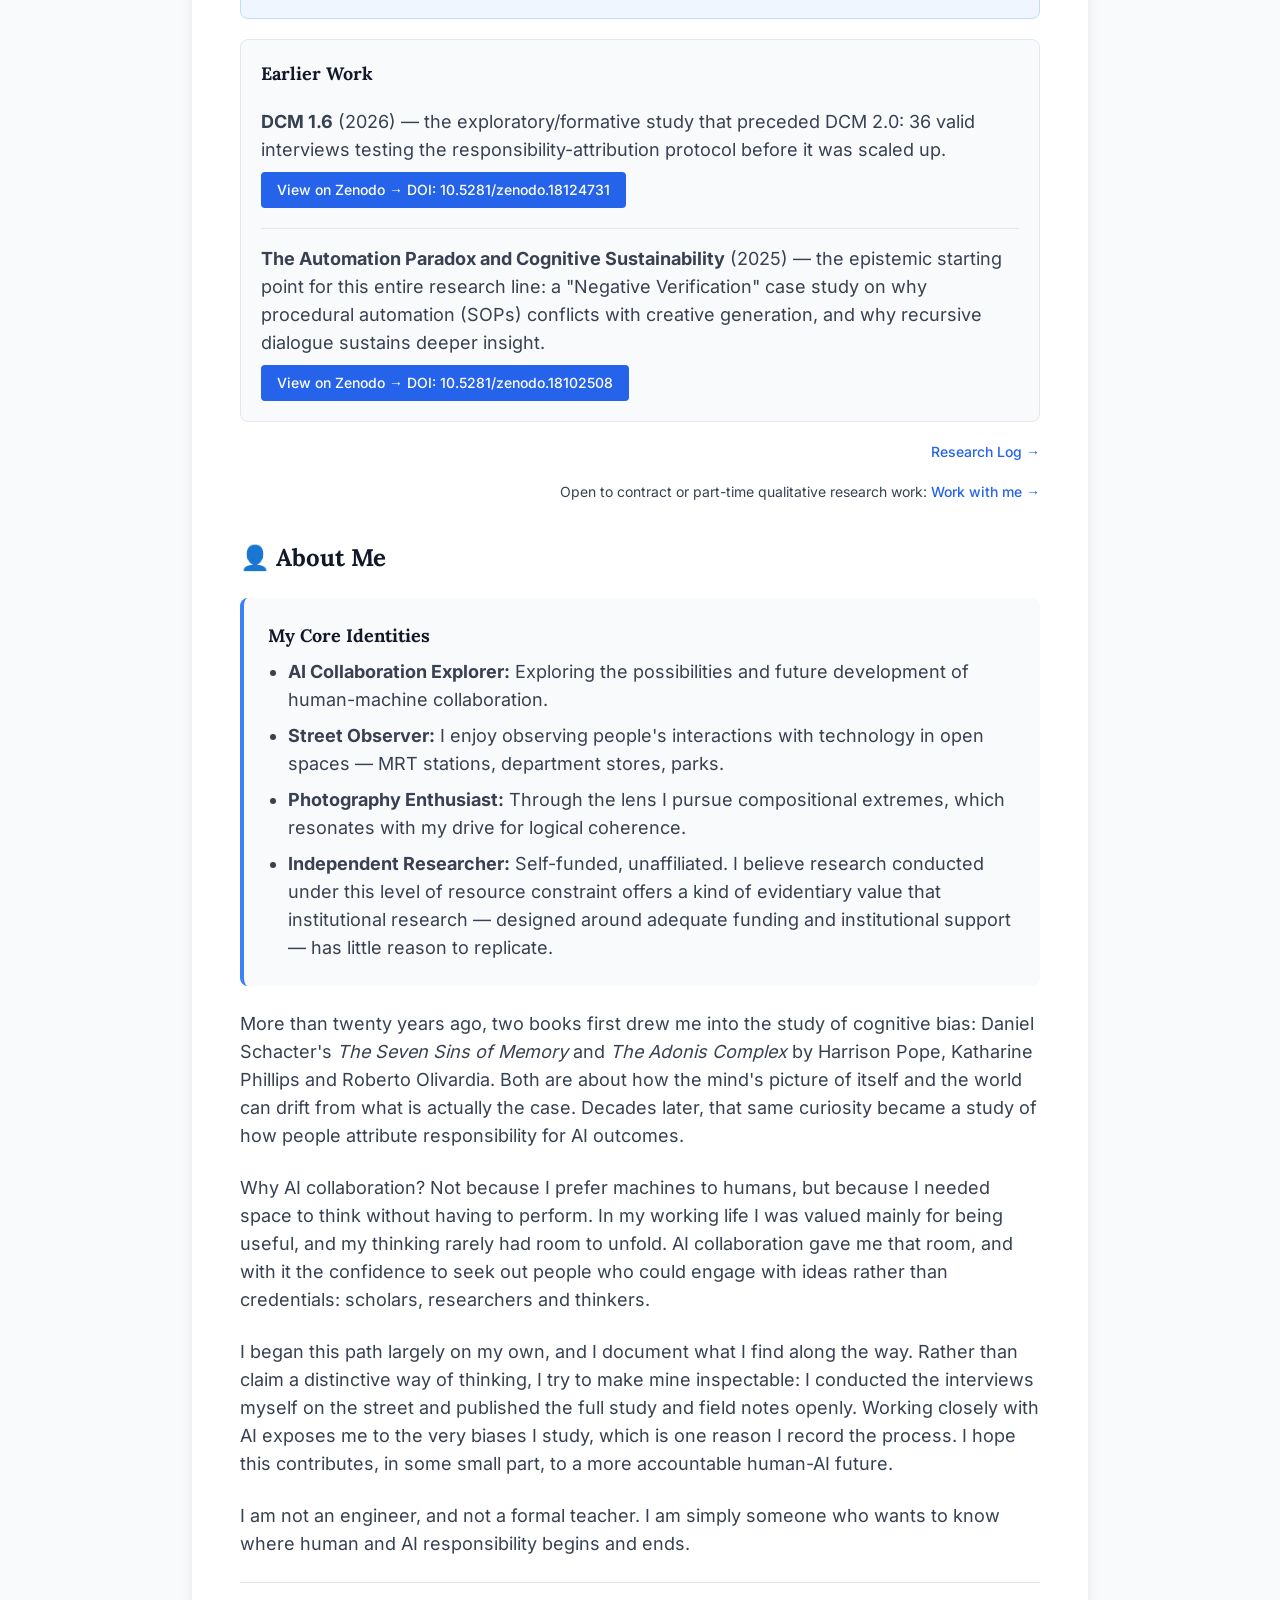
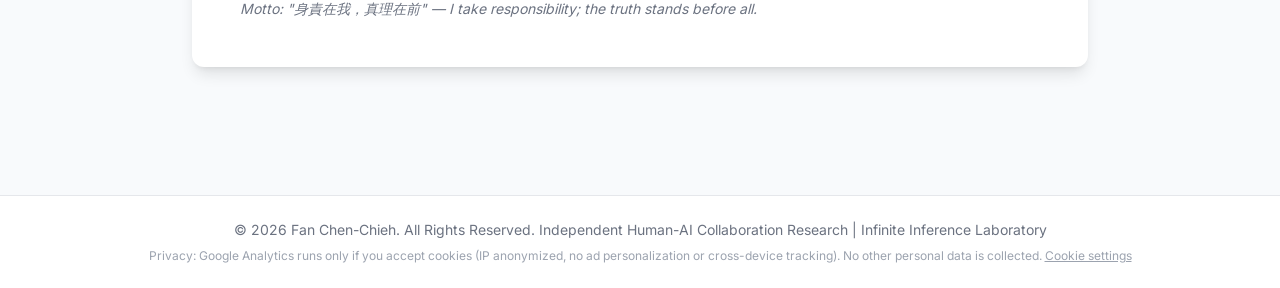
==== commit be1bea3f: "Update index.html" ====
--- a/index.html
+++ b/index.html
@@ -257,9 +257,11 @@
 
                             <p>More than twenty years ago, two books first drew me into the study of cognitive bias: Daniel Schacter's <em>The Seven Sins of Memory</em> and <em>The Adonis Complex</em> by Harrison Pope, Katharine Phillips and Roberto Olivardia. Both are about how the mind's picture of itself and the world can drift from what is actually the case. Decades later, that same curiosity became a study of how people attribute responsibility for AI outcomes.</p>
 
-                            <p>My thinking pattern is distinctive — I tend toward gender-neutral and age-neutral rational analysis. I have walked this path of collaboration largely alone, documenting what I find along the way in the hope that it contributes, in some small part, to a more accountable human-AI future.</p>
-
-                            <p>I am not an engineer, and not a formal teacher. I am simply someone who wants to know where the limits are.</p>
+                            <p>Why AI collaboration? Not because I prefer machines to humans, but because I needed space to think without having to perform. In my working life I was valued mainly for being useful, and my thinking rarely had room to unfold. AI collaboration gave me that room, and with it the confidence to seek out people who could engage with ideas rather than credentials: scholars, researchers and thinkers.</p>
+                            
+                            <p>I began this path largely on my own, and I document what I find along the way. Rather than claim a distinctive way of thinking, I try to make mine inspectable: I conducted the interviews myself on the street and published the full study and field notes openly. Working closely with AI exposes me to the very biases I study, which is one reason I record the process. I hope this contributes, in some small part, to a more accountable human-AI future.</p>
+
+                            <p>I am not an engineer, and not a formal teacher. I am simply someone who wants to know where human and AI responsibility begins and ends.</p>
 
                             <p class="pt-4 text-sm text-gray-500 italic border-t">Motto: "<span lang="zh-Hant">&#36523;&#36012;&#22312;&#25105;&#65292;&#30495;&#29702;&#22312;&#21069;</span>" — I take responsibility; the truth stands before all.</p>
                         </div>
